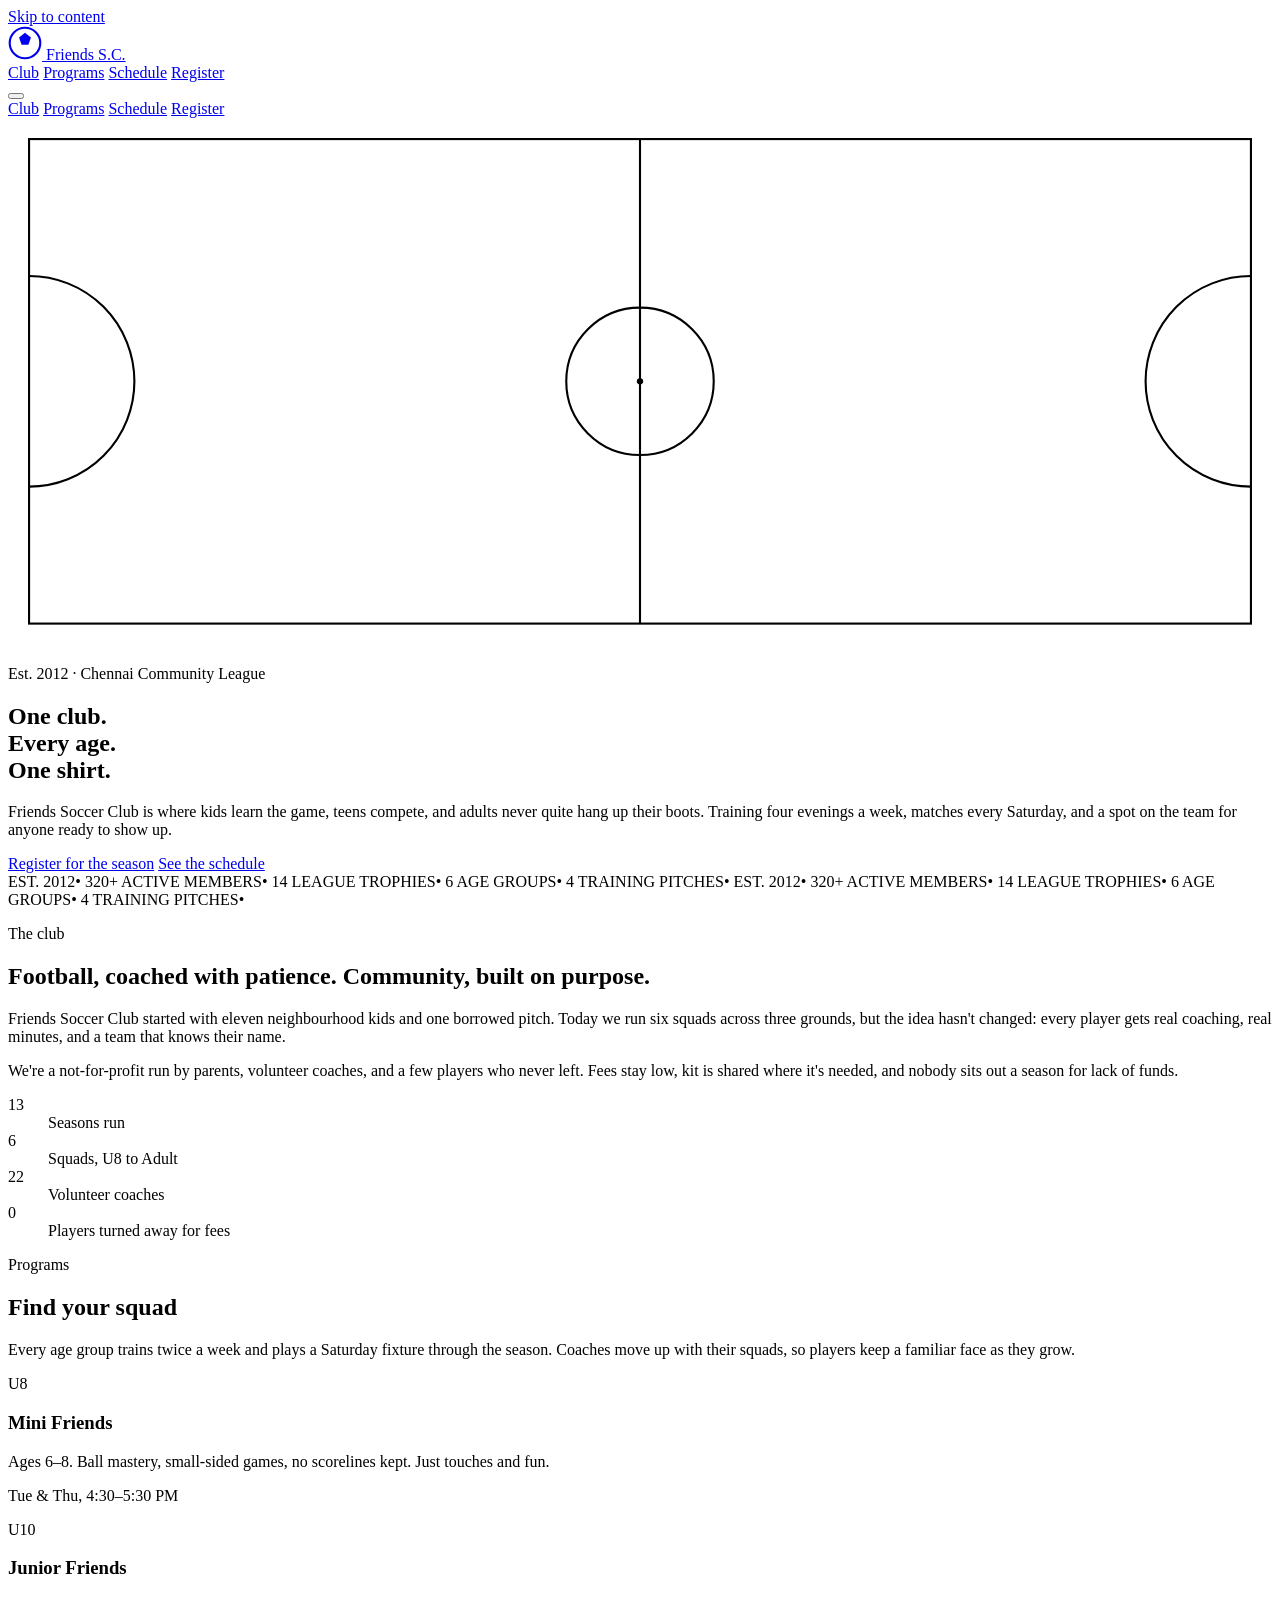
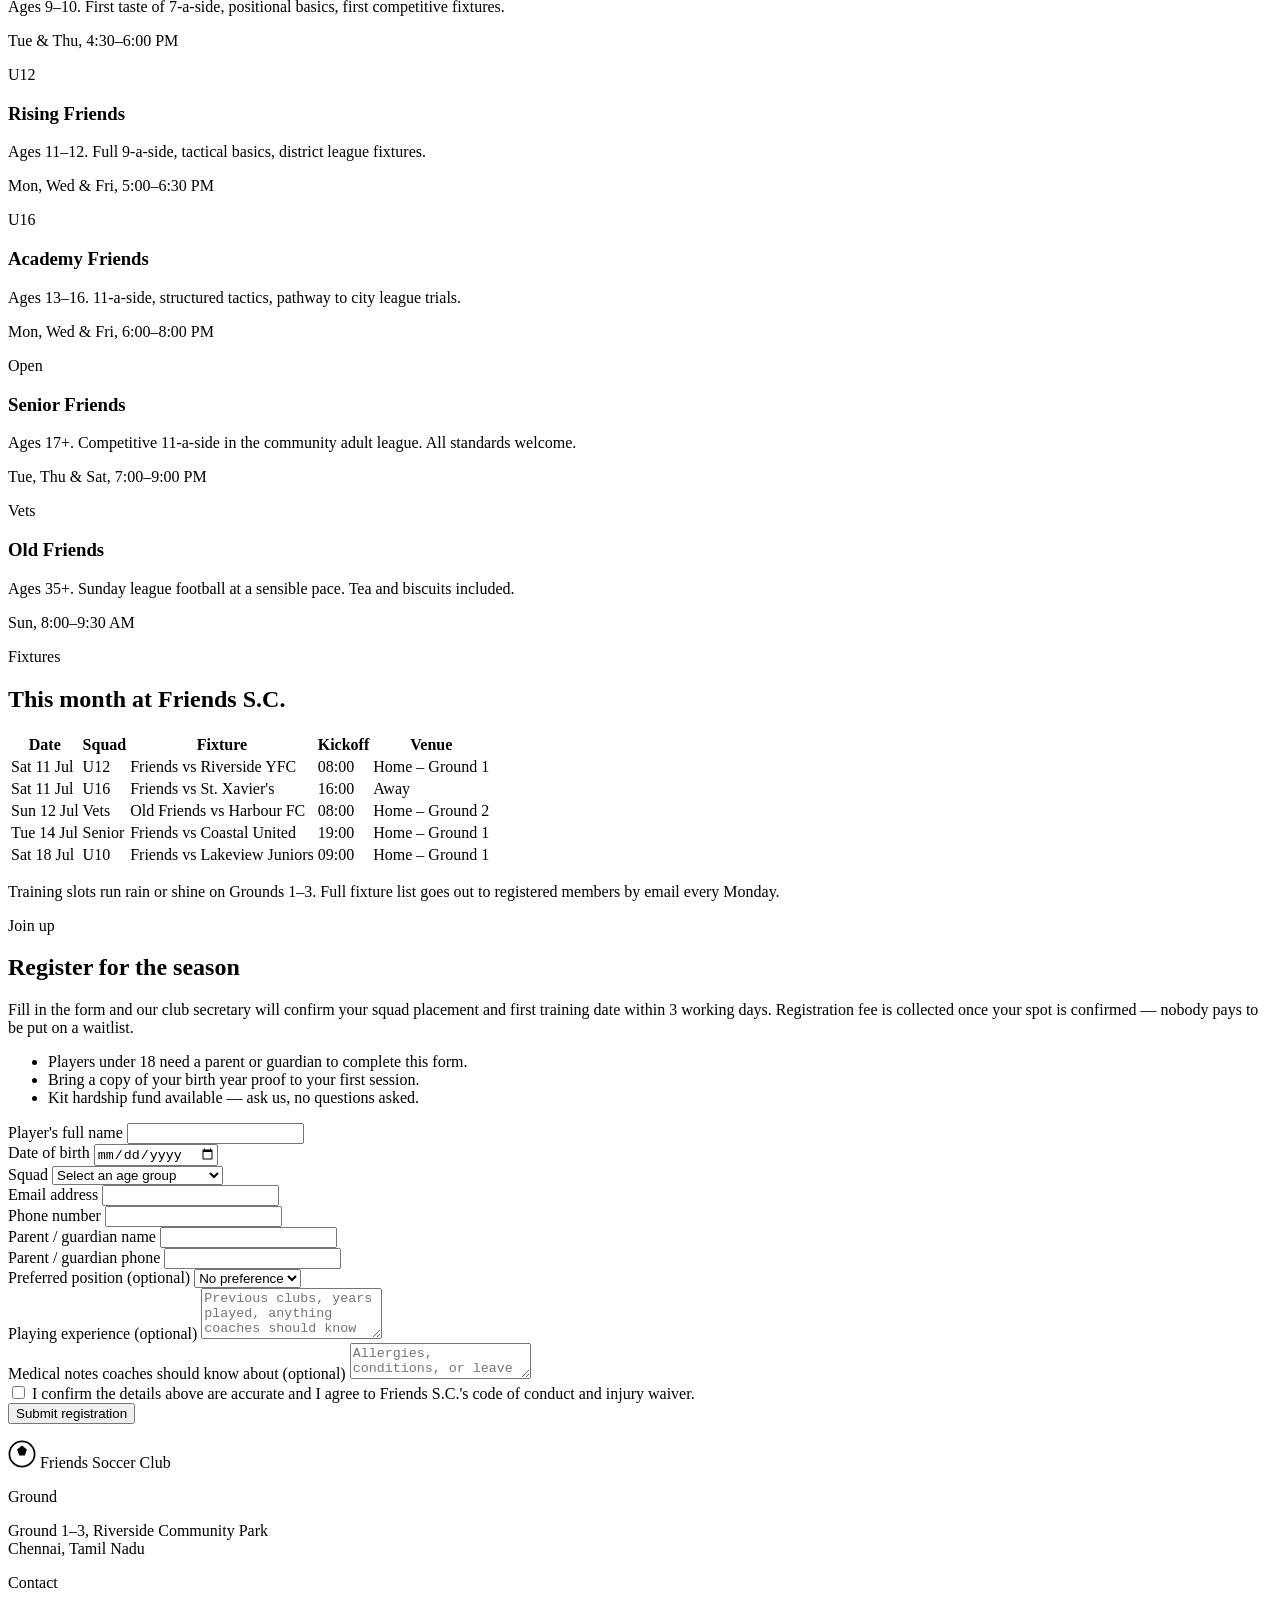
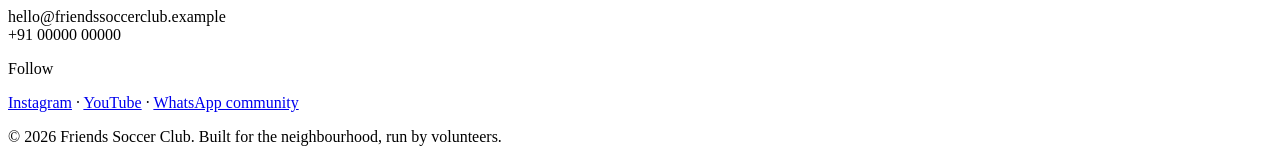
==== index.html @ 545d5f02 "Add files via upload" ====
<!DOCTYPE html>
<html lang="en">
<head>
<meta charset="UTF-8">
<meta name="viewport" content="width=device-width, initial-scale=1.0">
<title>Friends Soccer Club — Play. Belong. Grow.</title>
<meta name="description" content="Friends Soccer Club is a community youth and adult football club offering training programs, matches, and a home on the pitch for every age group.">
<link rel="preconnect" href="https://fonts.googleapis.com">
<link rel="preconnect" href="https://fonts.gstatic.com" crossorigin>
<link href="https://fonts.googleapis.com/css2?family=Anton&family=IBM+Plex+Mono:wght@400;500;600&family=Space+Grotesk:wght@400;500;600;700&display=swap" rel="stylesheet">
<link rel="stylesheet" href="styles.css">
</head>
<body>

<a class="skip-link" href="#main">Skip to content</a>

<header class="site-header">
  <div class="wrap header-inner">
    <a href="#top" class="brand">
      <span class="brand-mark" aria-hidden="true">
        <svg viewBox="0 0 40 40" width="34" height="34">
          <circle cx="20" cy="20" r="18" fill="none" stroke="currentColor" stroke-width="2.5"/>
          <path d="M20 8 L27 13.5 L24 22 L16 22 L13 13.5 Z" fill="currentColor"/>
        </svg>
      </span>
      <span class="brand-name">Friends&nbsp;S.C.</span>
    </a>
    <nav class="main-nav" aria-label="Primary">
      <a href="#about">Club</a>
      <a href="#programs">Programs</a>
      <a href="#schedule">Schedule</a>
      <a href="#register" class="nav-cta">Register</a>
    </nav>
    <button class="nav-toggle" aria-label="Open menu" aria-expanded="false" aria-controls="mobile-nav">
      <span></span><span></span><span></span>
    </button>
  </div>
  <nav id="mobile-nav" class="mobile-nav" aria-label="Mobile">
    <a href="#about">Club</a>
    <a href="#programs">Programs</a>
    <a href="#schedule">Schedule</a>
    <a href="#register" class="nav-cta">Register</a>
  </nav>
</header>

<main id="main">

  <!-- HERO -->
  <section id="top" class="hero">
    <div class="hero-pitch" aria-hidden="true">
      <svg viewBox="0 0 1200 500" preserveAspectRatio="none" class="pitch-lines">
        <rect x="20" y="20" width="1160" height="460" fill="none" stroke="currentColor" stroke-width="2"/>
        <line x1="600" y1="20" x2="600" y2="480" stroke="currentColor" stroke-width="2"/>
        <circle cx="600" cy="250" r="70" fill="none" stroke="currentColor" stroke-width="2"/>
        <circle cx="600" cy="250" r="3" fill="currentColor"/>
        <path d="M20 150 A100 100 0 0 1 20 350" fill="none" stroke="currentColor" stroke-width="2"/>
        <path d="M1180 150 A100 100 0 0 0 1180 350" fill="none" stroke="currentColor" stroke-width="2"/>
      </svg>
    </div>

    <div class="wrap hero-inner">
      <p class="eyebrow">Est. 2012 &middot; Chennai Community League</p>
      <h1 class="hero-title">One club.<br>Every age.<br><span class="hl">One shirt.</span></h1>
      <p class="hero-sub">Friends Soccer Club is where kids learn the game, teens compete, and adults never quite hang up their boots. Training four evenings a week, matches every Saturday, and a spot on the team for anyone ready to show up.</p>
      <div class="hero-actions">
        <a href="#register" class="btn btn-primary">Register for the season</a>
        <a href="#schedule" class="btn btn-ghost">See the schedule</a>
      </div>
    </div>

    <div class="ticker" role="img" aria-label="Club stats: Founded 2012, 320 plus members, 14 trophies, 6 age groups, 4 training pitches">
      <div class="ticker-track">
        <span>EST. 2012</span><span>&bull;</span>
        <span>320+ ACTIVE MEMBERS</span><span>&bull;</span>
        <span>14 LEAGUE TROPHIES</span><span>&bull;</span>
        <span>6 AGE GROUPS</span><span>&bull;</span>
        <span>4 TRAINING PITCHES</span><span>&bull;</span>
        <span>EST. 2012</span><span>&bull;</span>
        <span>320+ ACTIVE MEMBERS</span><span>&bull;</span>
        <span>14 LEAGUE TROPHIES</span><span>&bull;</span>
        <span>6 AGE GROUPS</span><span>&bull;</span>
        <span>4 TRAINING PITCHES</span><span>&bull;</span>
      </div>
    </div>
  </section>

  <!-- ABOUT -->
  <section id="about" class="section about">
    <div class="wrap about-grid">
      <div class="about-copy">
        <p class="section-label">The club</p>
        <h2>Football, coached with patience. Community, built on purpose.</h2>
        <p>Friends Soccer Club started with eleven neighbourhood kids and one borrowed pitch. Today we run six squads across three grounds, but the idea hasn't changed: every player gets real coaching, real minutes, and a team that knows their name.</p>
        <p>We're a not-for-profit run by parents, volunteer coaches, and a few players who never left. Fees stay low, kit is shared where it's needed, and nobody sits out a season for lack of funds.</p>
      </div>
      <dl class="about-stats">
        <div><dt>13</dt><dd>Seasons run</dd></div>
        <div><dt>6</dt><dd>Squads, U8 to Adult</dd></div>
        <div><dt>22</dt><dd>Volunteer coaches</dd></div>
        <div><dt>0</dt><dd>Players turned away for fees</dd></div>
      </dl>
    </div>
  </section>

  <!-- PROGRAMS -->
  <section id="programs" class="section programs">
    <div class="wrap">
      <p class="section-label">Programs</p>
      <h2>Find your squad</h2>
      <p class="section-intro">Every age group trains twice a week and plays a Saturday fixture through the season. Coaches move up with their squads, so players keep a familiar face as they grow.</p>

      <div class="squad-grid">
        <article class="squad-card">
          <p class="squad-age">U8</p>
          <h3>Mini Friends</h3>
          <p>Ages 6&ndash;8. Ball mastery, small-sided games, no scorelines kept. Just touches and fun.</p>
          <p class="squad-meta">Tue &amp; Thu, 4:30&ndash;5:30 PM</p>
        </article>
        <article class="squad-card">
          <p class="squad-age">U10</p>
          <h3>Junior Friends</h3>
          <p>Ages 9&ndash;10. First taste of 7-a-side, positional basics, first competitive fixtures.</p>
          <p class="squad-meta">Tue &amp; Thu, 4:30&ndash;6:00 PM</p>
        </article>
        <article class="squad-card">
          <p class="squad-age">U12</p>
          <h3>Rising Friends</h3>
          <p>Ages 11&ndash;12. Full 9-a-side, tactical basics, district league fixtures.</p>
          <p class="squad-meta">Mon, Wed &amp; Fri, 5:00&ndash;6:30 PM</p>
        </article>
        <article class="squad-card">
          <p class="squad-age">U16</p>
          <h3>Academy Friends</h3>
          <p>Ages 13&ndash;16. 11-a-side, structured tactics, pathway to city league trials.</p>
          <p class="squad-meta">Mon, Wed &amp; Fri, 6:00&ndash;8:00 PM</p>
        </article>
        <article class="squad-card">
          <p class="squad-age">Open</p>
          <h3>Senior Friends</h3>
          <p>Ages 17+. Competitive 11-a-side in the community adult league. All standards welcome.</p>
          <p class="squad-meta">Tue, Thu &amp; Sat, 7:00&ndash;9:00 PM</p>
        </article>
        <article class="squad-card">
          <p class="squad-age">Vets</p>
          <h3>Old Friends</h3>
          <p>Ages 35+. Sunday league football at a sensible pace. Tea and biscuits included.</p>
          <p class="squad-meta">Sun, 8:00&ndash;9:30 AM</p>
        </article>
      </div>
    </div>
  </section>

  <!-- SCHEDULE -->
  <section id="schedule" class="section schedule">
    <div class="wrap">
      <p class="section-label light">Fixtures</p>
      <h2 class="light-h">This month at Friends S.C.</h2>
      <div class="scoreboard">
        <table>
          <thead>
            <tr><th>Date</th><th>Squad</th><th>Fixture</th><th>Kickoff</th><th>Venue</th></tr>
          </thead>
          <tbody>
            <tr><td>Sat 11 Jul</td><td>U12</td><td>Friends vs Riverside YFC</td><td>08:00</td><td>Home &ndash; Ground 1</td></tr>
            <tr><td>Sat 11 Jul</td><td>U16</td><td>Friends vs St. Xavier's</td><td>16:00</td><td>Away</td></tr>
            <tr><td>Sun 12 Jul</td><td>Vets</td><td>Old Friends vs Harbour FC</td><td>08:00</td><td>Home &ndash; Ground 2</td></tr>
            <tr><td>Tue 14 Jul</td><td>Senior</td><td>Friends vs Coastal United</td><td>19:00</td><td>Home &ndash; Ground 1</td></tr>
            <tr><td>Sat 18 Jul</td><td>U10</td><td>Friends vs Lakeview Juniors</td><td>09:00</td><td>Home &ndash; Ground 1</td></tr>
          </tbody>
        </table>
      </div>
      <p class="schedule-note">Training slots run rain or shine on Grounds 1&ndash;3. Full fixture list goes out to registered members by email every Monday.</p>
    </div>
  </section>

  <!-- REGISTRATION -->
  <section id="register" class="section register">
    <div class="wrap register-grid">
      <div class="register-intro">
        <p class="section-label">Join up</p>
        <h2>Register for the season</h2>
        <p>Fill in the form and our club secretary will confirm your squad placement and first training date within 3 working days. Registration fee is collected once your spot is confirmed &mdash; nobody pays to be put on a waitlist.</p>
        <ul class="register-notes">
          <li>Players under 18 need a parent or guardian to complete this form.</li>
          <li>Bring a copy of your birth year proof to your first session.</li>
          <li>Kit hardship fund available &mdash; ask us, no questions asked.</li>
        </ul>
      </div>

      <form id="registration-form" class="reg-form" novalidate>
        <div class="form-row">
          <label for="fullName">Player's full name</label>
          <input type="text" id="fullName" name="fullName" required autocomplete="name">
        </div>

        <div class="form-row two-col">
          <div>
            <label for="dob">Date of birth</label>
            <input type="date" id="dob" name="dob" required>
          </div>
          <div>
            <label for="squad">Squad</label>
            <select id="squad" name="squad" required>
              <option value="" disabled selected>Select an age group</option>
              <option value="U8 Mini Friends">U8 &mdash; Mini Friends</option>
              <option value="U10 Junior Friends">U10 &mdash; Junior Friends</option>
              <option value="U12 Rising Friends">U12 &mdash; Rising Friends</option>
              <option value="U16 Academy Friends">U16 &mdash; Academy Friends</option>
              <option value="Open Senior Friends">Open &mdash; Senior Friends</option>
              <option value="Vets Old Friends">Vets &mdash; Old Friends</option>
            </select>
          </div>
        </div>

        <div class="form-row two-col">
          <div>
            <label for="email">Email address</label>
            <input type="email" id="email" name="email" required autocomplete="email">
          </div>
          <div>
            <label for="phone">Phone number</label>
            <input type="tel" id="phone" name="phone" required autocomplete="tel">
          </div>
        </div>

        <div id="guardianFields" class="guardian-fields hidden">
          <div class="form-row two-col">
            <div>
              <label for="guardianName">Parent / guardian name</label>
              <input type="text" id="guardianName" name="guardianName">
            </div>
            <div>
              <label for="guardianPhone">Parent / guardian phone</label>
              <input type="tel" id="guardianPhone" name="guardianPhone">
            </div>
          </div>
        </div>

        <div class="form-row">
          <label for="position">Preferred position (optional)</label>
          <select id="position" name="position">
            <option value="">No preference</option>
            <option value="Goalkeeper">Goalkeeper</option>
            <option value="Defender">Defender</option>
            <option value="Midfielder">Midfielder</option>
            <option value="Forward">Forward</option>
          </select>
        </div>

        <div class="form-row">
          <label for="experience">Playing experience (optional)</label>
          <textarea id="experience" name="experience" rows="3" placeholder="Previous clubs, years played, anything coaches should know"></textarea>
        </div>

        <div class="form-row">
          <label for="medical">Medical notes coaches should know about (optional)</label>
          <textarea id="medical" name="medical" rows="2" placeholder="Allergies, conditions, or leave blank"></textarea>
        </div>

        <div class="form-row checkbox-row">
          <input type="checkbox" id="agree" name="agree" required>
          <label for="agree">I confirm the details above are accurate and I agree to Friends S.C.'s code of conduct and injury waiver.</label>
        </div>

        <button type="submit" class="btn btn-primary btn-submit">
          <span class="btn-label">Submit registration</span>
        </button>

        <p id="formStatus" class="form-status" role="status" aria-live="polite"></p>
      </form>
    </div>
  </section>

</main>

<footer class="site-footer">
  <div class="wrap footer-inner">
    <div class="footer-brand">
      <span class="brand-mark" aria-hidden="true">
        <svg viewBox="0 0 40 40" width="28" height="28">
          <circle cx="20" cy="20" r="18" fill="none" stroke="currentColor" stroke-width="2.5"/>
          <path d="M20 8 L27 13.5 L24 22 L16 22 L13 13.5 Z" fill="currentColor"/>
        </svg>
      </span>
      <span>Friends Soccer Club</span>
    </div>
    <div class="footer-cols">
      <div>
        <p class="footer-heading">Ground</p>
        <p>Ground 1&ndash;3, Riverside Community Park<br>Chennai, Tamil Nadu</p>
      </div>
      <div>
        <p class="footer-heading">Contact</p>
        <p>hello@friendssoccerclub.example<br>+91 00000 00000</p>
      </div>
      <div>
        <p class="footer-heading">Follow</p>
        <p><a href="#">Instagram</a> &middot; <a href="#">YouTube</a> &middot; <a href="#">WhatsApp community</a></p>
      </div>
    </div>
  </div>
  <div class="wrap footer-legal">
    <p>&copy; 2026 Friends Soccer Club. Built for the neighbourhood, run by volunteers.</p>
  </div>
</footer>

<script src="script.js"></script>
</body>
</html>
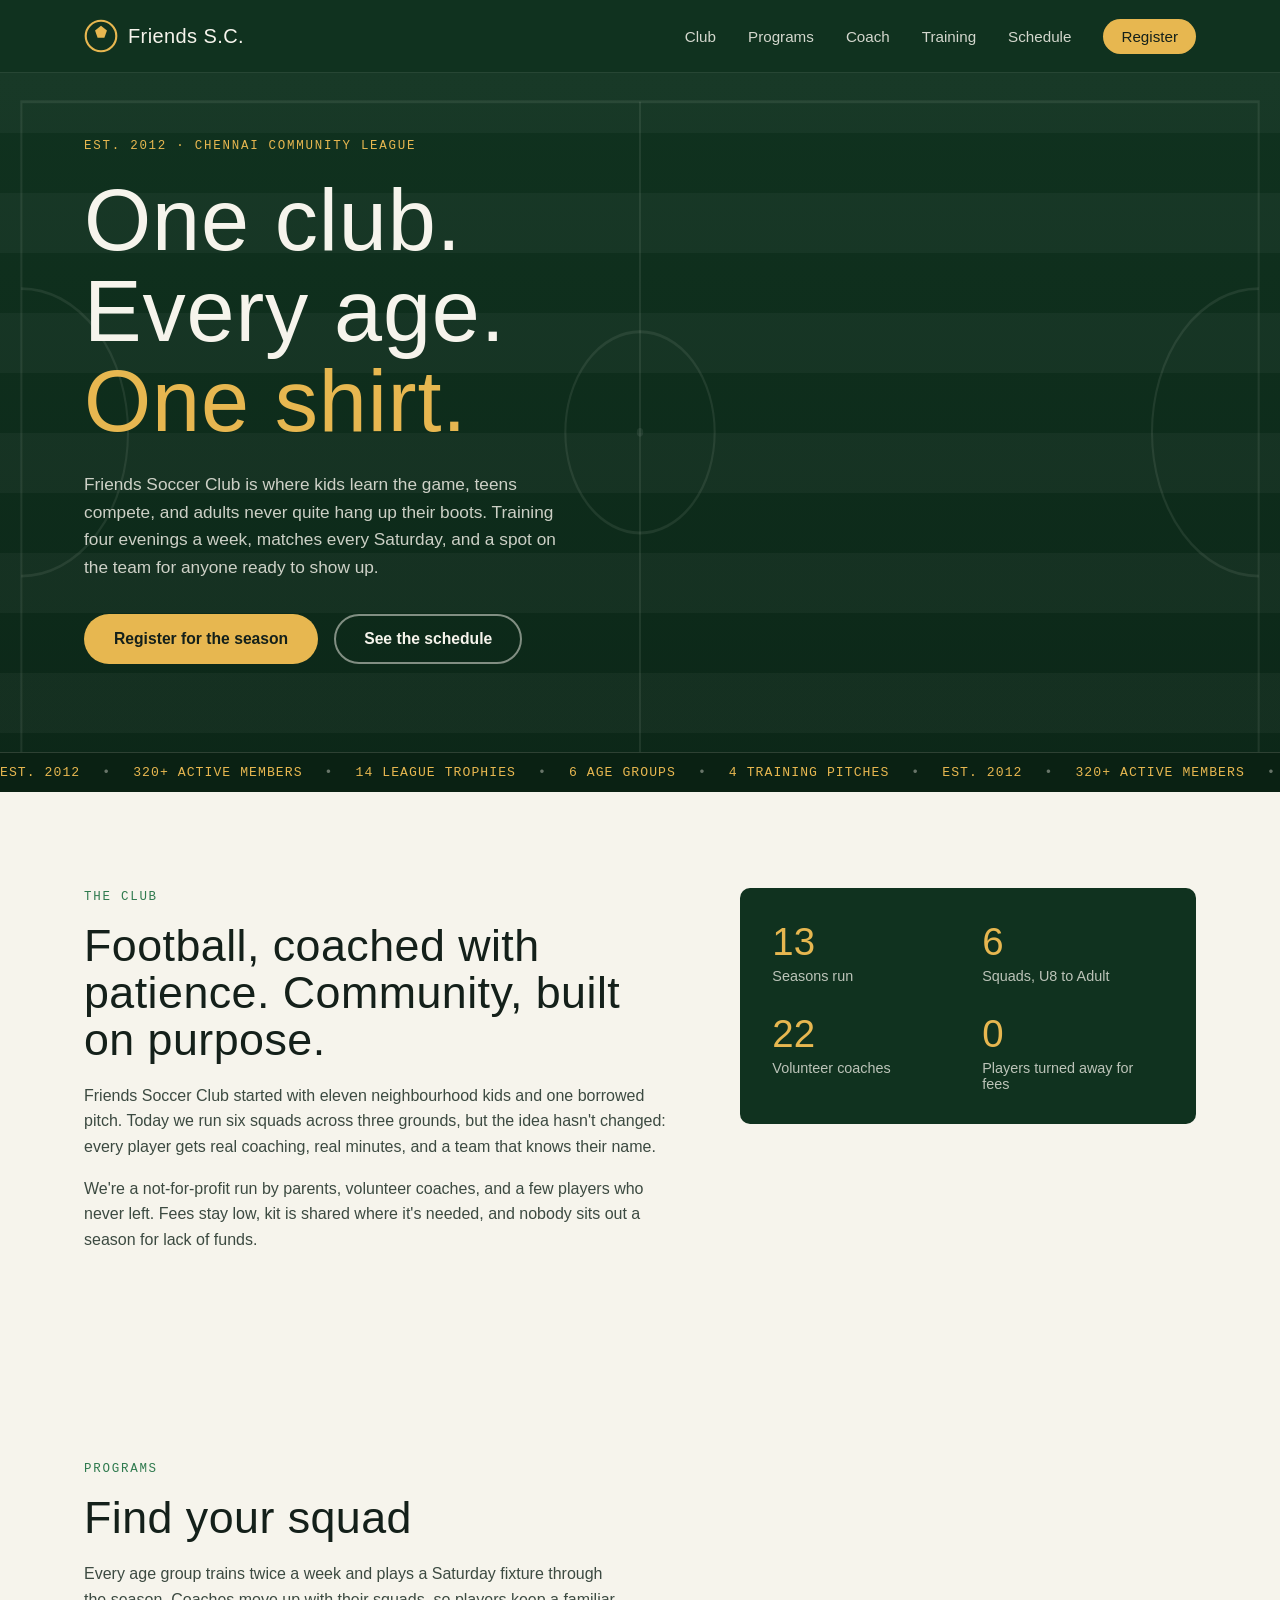
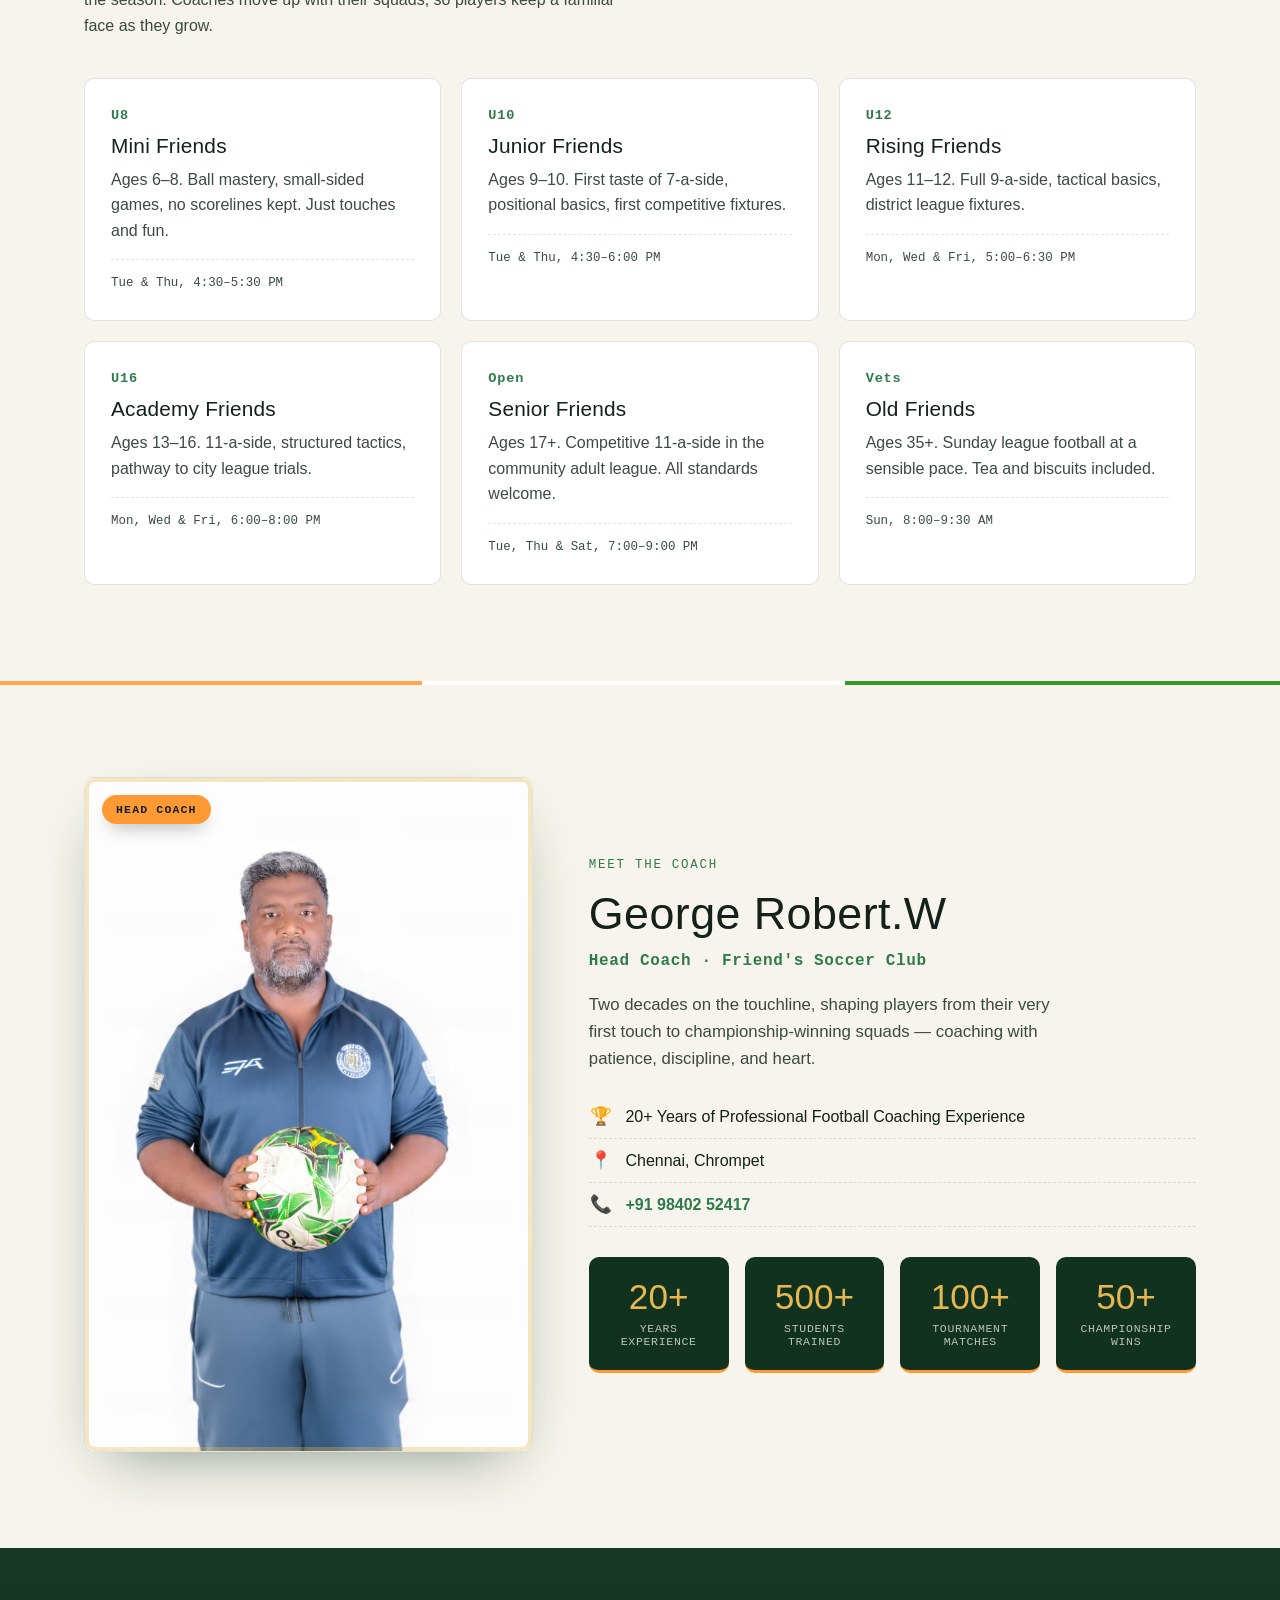
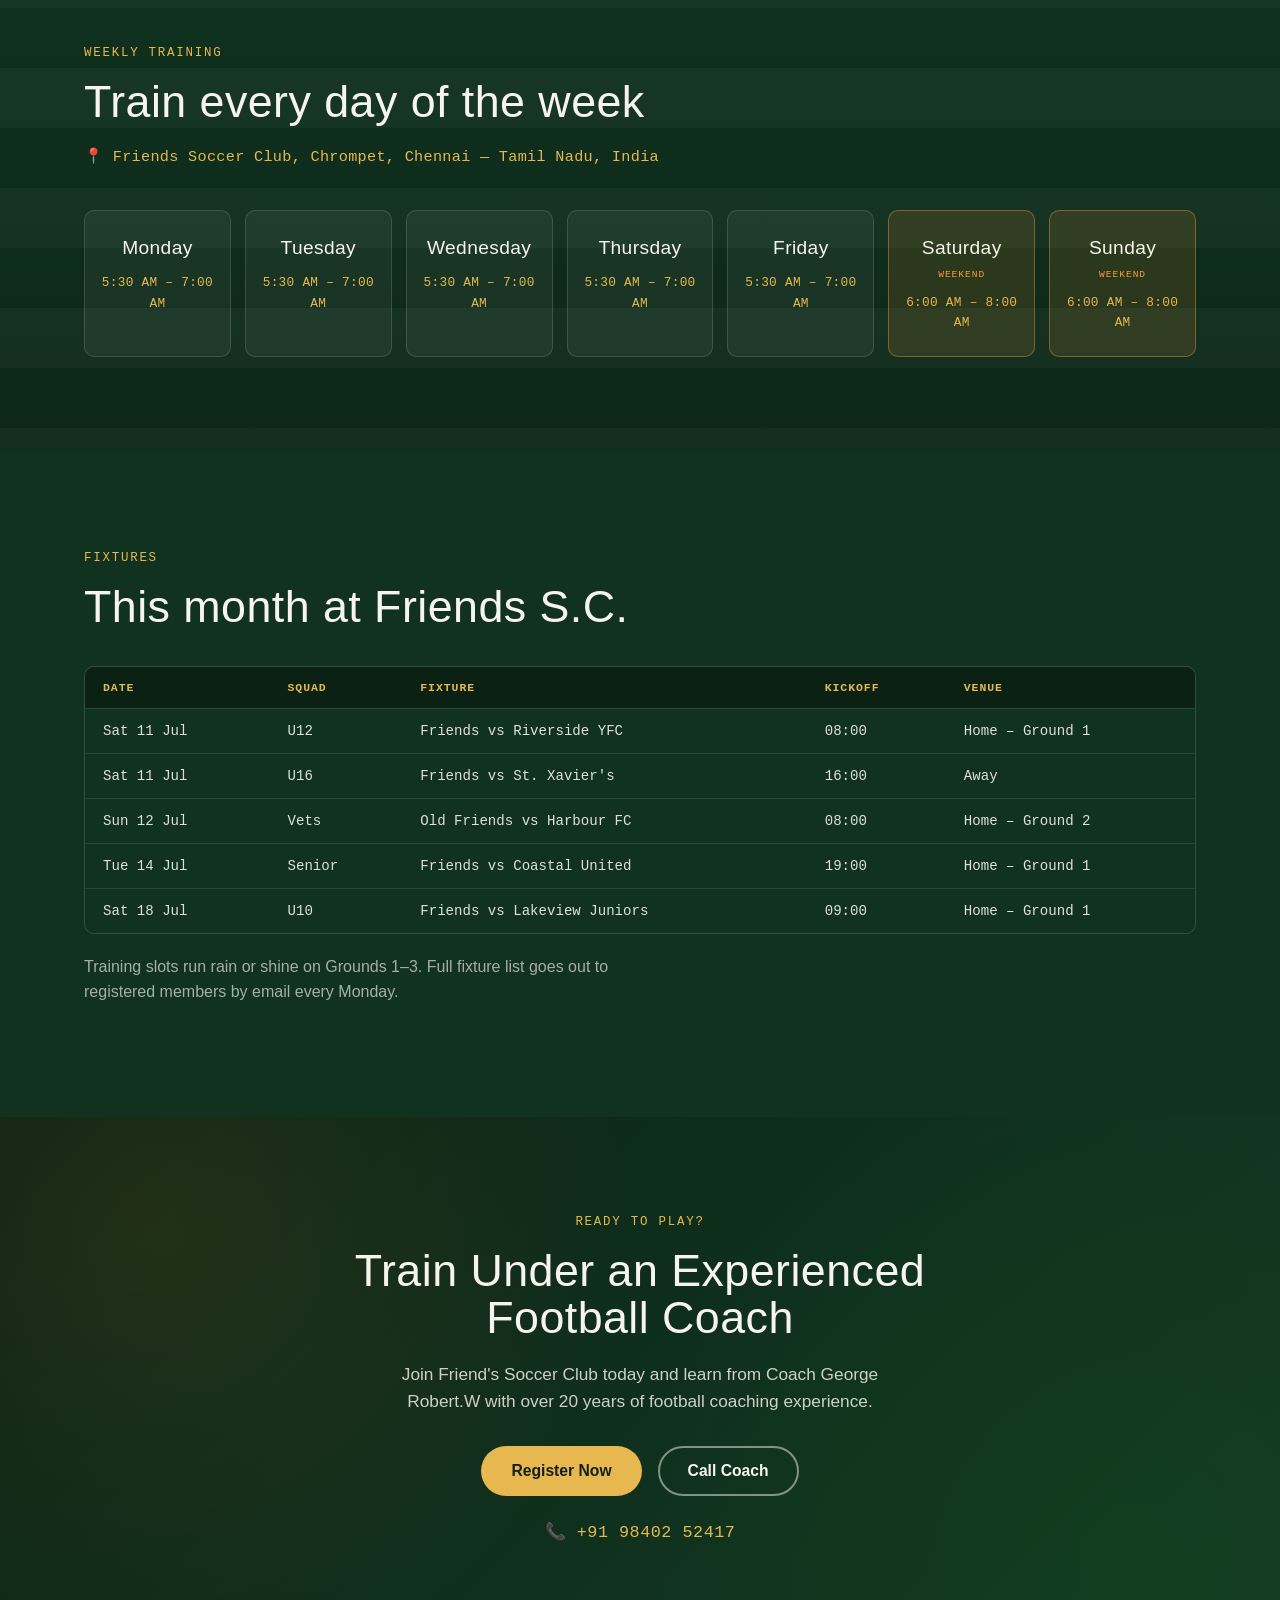
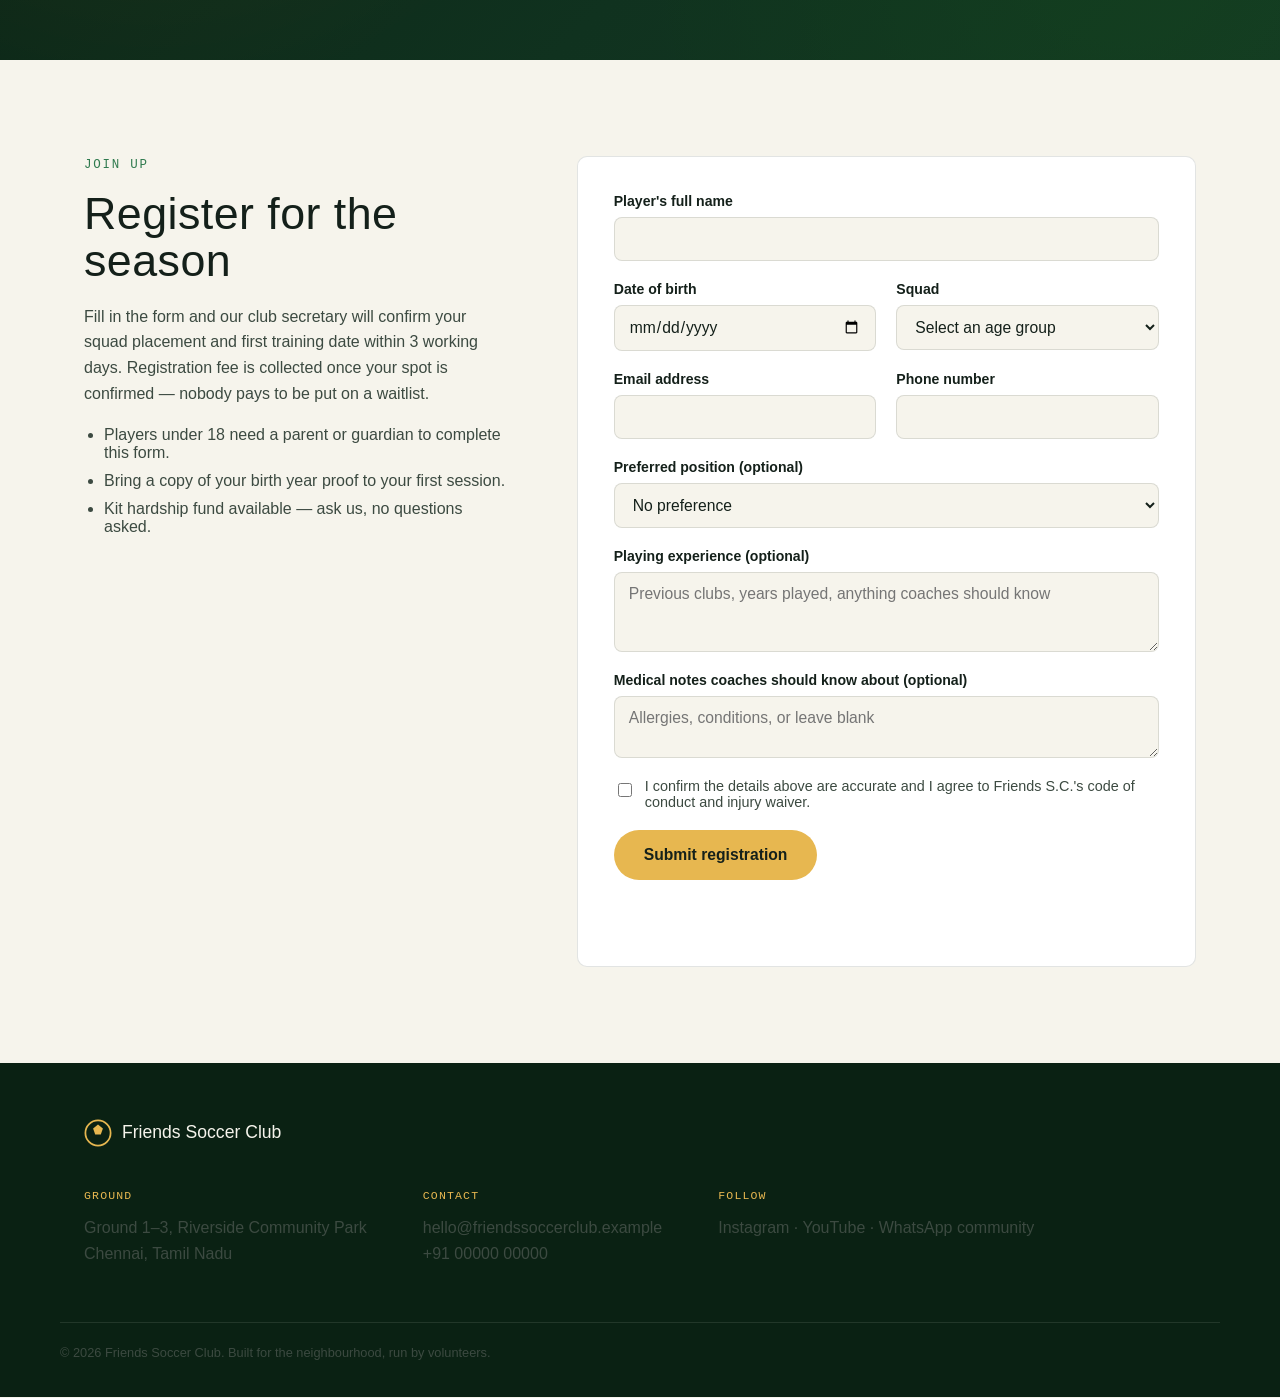
==== commit c2962cec: "Add coach profile, weekly training, and contact CTA sections Extend the static site (still plain HTM" ====
--- a/index.html
+++ b/index.html
@@ -28,6 +28,8 @@
     <nav class="main-nav" aria-label="Primary">
       <a href="#about">Club</a>
       <a href="#programs">Programs</a>
+      <a href="#coach">Coach</a>
+      <a href="#training">Training</a>
       <a href="#schedule">Schedule</a>
       <a href="#register" class="nav-cta">Register</a>
     </nav>
@@ -38,6 +40,8 @@
   <nav id="mobile-nav" class="mobile-nav" aria-label="Mobile">
     <a href="#about">Club</a>
     <a href="#programs">Programs</a>
+    <a href="#coach">Coach</a>
+    <a href="#training">Training</a>
     <a href="#schedule">Schedule</a>
     <a href="#register" class="nav-cta">Register</a>
   </nav>
@@ -146,6 +150,57 @@
           <p>Ages 35+. Sunday league football at a sensible pace. Tea and biscuits included.</p>
           <p class="squad-meta">Sun, 8:00&ndash;9:30 AM</p>
         </article>
+      </div>
+    </div>
+  </section>
+
+  <!-- COACH PROFILE -->
+  <section id="coach" class="section coach">
+    <div class="wrap coach-grid">
+      <div class="coach-photo-wrap reveal">
+        <div class="coach-photo-frame">
+          <img src="coach-george-robert.jpeg" alt="Coach George Robert.W, Head Coach at Friends Soccer Club, holding a football" class="coach-photo" width="743" height="1120" loading="lazy">
+        </div>
+        <span class="coach-badge">Head Coach</span>
+      </div>
+
+      <div class="coach-copy">
+        <p class="section-label">Meet the coach</p>
+        <h2>George Robert.W</h2>
+        <p class="coach-role">Head Coach &middot; Friend's Soccer Club</p>
+        <p class="coach-lead">Two decades on the touchline, shaping players from their very first touch to championship-winning squads &mdash; coaching with patience, discipline, and heart.</p>
+
+        <ul class="coach-facts">
+          <li><span class="fact-ic" aria-hidden="true">🏆</span> 20+ Years of Professional Football Coaching Experience</li>
+          <li><span class="fact-ic" aria-hidden="true">📍</span> Chennai, Chrompet</li>
+          <li><span class="fact-ic" aria-hidden="true">📞</span> <a href="tel:+919840252417">+91 98402 52417</a></li>
+        </ul>
+
+        <div class="coach-stats">
+          <div class="stat-card reveal"><span class="stat-num">20+</span><span class="stat-lbl">Years Experience</span></div>
+          <div class="stat-card reveal"><span class="stat-num">500+</span><span class="stat-lbl">Students Trained</span></div>
+          <div class="stat-card reveal"><span class="stat-num">100+</span><span class="stat-lbl">Tournament Matches</span></div>
+          <div class="stat-card reveal"><span class="stat-num">50+</span><span class="stat-lbl">Championship Wins</span></div>
+        </div>
+      </div>
+    </div>
+  </section>
+
+  <!-- WEEKLY TRAINING -->
+  <section id="training" class="section training">
+    <div class="wrap">
+      <p class="section-label light">Weekly training</p>
+      <h2 class="light-h">Train every day of the week</h2>
+      <p class="training-location">📍 Friends Soccer Club, Chrompet, Chennai &mdash; Tamil Nadu, India</p>
+
+      <div class="week-grid">
+        <article class="day-card reveal"><p class="day-name">Monday</p><p class="day-time">5:30 AM &ndash; 7:00 AM</p></article>
+        <article class="day-card reveal"><p class="day-name">Tuesday</p><p class="day-time">5:30 AM &ndash; 7:00 AM</p></article>
+        <article class="day-card reveal"><p class="day-name">Wednesday</p><p class="day-time">5:30 AM &ndash; 7:00 AM</p></article>
+        <article class="day-card reveal"><p class="day-name">Thursday</p><p class="day-time">5:30 AM &ndash; 7:00 AM</p></article>
+        <article class="day-card reveal"><p class="day-name">Friday</p><p class="day-time">5:30 AM &ndash; 7:00 AM</p></article>
+        <article class="day-card weekend reveal"><p class="day-name">Saturday <span class="wknd-tag">Weekend</span></p><p class="day-time">6:00 AM &ndash; 8:00 AM</p></article>
+        <article class="day-card weekend reveal"><p class="day-name">Sunday <span class="wknd-tag">Weekend</span></p><p class="day-time">6:00 AM &ndash; 8:00 AM</p></article>
       </div>
     </div>
   </section>
@@ -173,6 +228,21 @@
     </div>
   </section>
 
+  <!-- CONTACT COACH CTA -->
+  <section class="section coach-cta">
+    <div class="cta-flag" aria-hidden="true"></div>
+    <div class="wrap cta-inner reveal">
+      <p class="section-label light">Ready to play?</p>
+      <h2 class="light-h cta-headline">Train Under an Experienced Football Coach</h2>
+      <p class="cta-sub">Join Friend's Soccer Club today and learn from Coach George Robert.W with over 20 years of football coaching experience.</p>
+      <div class="cta-actions">
+        <a href="#register" class="btn btn-primary">Register Now</a>
+        <a href="tel:+919840252417" class="btn btn-ghost">Call Coach</a>
+      </div>
+      <p class="cta-phone"><span aria-hidden="true">📞</span> <a href="tel:+919840252417">+91 98402 52417</a></p>
+    </div>
+  </section>
+
   <!-- REGISTRATION -->
   <section id="register" class="section register">
     <div class="wrap register-grid">
--- a/styles.css
+++ b/styles.css
@@ -0,0 +1,430 @@
+/* =========================================================
+   Friends Soccer Club — Design tokens
+   Turf Deep   #10321F   background / dark sections
+   Turf Mid    #2F7A4E   primary accent (buttons, links)
+   Turf Bright #4CAF6D   hover / highlight
+   Chalk       #F6F4EC   light section background
+   Gold        #E7B750   scoreboard / signature accent
+   Ink         #14201A   body text
+   ========================================================= */
+
+:root{
+  --turf-deep:#10321F;
+  --turf-mid:#2F7A4E;
+  --turf-bright:#4CAF6D;
+  --chalk:#F6F4EC;
+  --gold:#E7B750;
+  --saffron:#FF9933;   /* Indian-theme accent */
+  --india-green:#138808;
+  --ink:#14201A;
+  --ink-soft:#3C4A41;
+  --line:rgba(20,32,26,0.12);
+
+  --font-display:'Anton', sans-serif;
+  --font-body:'Space Grotesk', sans-serif;
+  --font-mono:'IBM Plex Mono', monospace;
+
+  --radius:10px;
+  --wrap:1160px;
+}
+
+*,*::before,*::after{ box-sizing:border-box; }
+html{ scroll-behavior:smooth; }
+body{
+  margin:0;
+  font-family:var(--font-body);
+  color:var(--ink);
+  background:var(--chalk);
+  -webkit-font-smoothing:antialiased;
+}
+img{ max-width:100%; display:block; }
+a{ color:inherit; }
+h1,h2,h3{ font-family:var(--font-display); font-weight:400; letter-spacing:0.01em; line-height:1.05; margin:0; }
+p{ margin:0 0 1em; line-height:1.6; color:var(--ink-soft); }
+.wrap{ max-width:var(--wrap); margin:0 auto; padding:0 24px; }
+
+.skip-link{
+  position:absolute; left:-999px; top:0; background:var(--gold); color:var(--ink);
+  padding:10px 16px; z-index:200; font-weight:600;
+}
+.skip-link:focus{ left:16px; top:16px; }
+
+:focus-visible{ outline:3px solid var(--gold); outline-offset:2px; }
+
+/* ---------- Header ---------- */
+.site-header{
+  position:sticky; top:0; z-index:100;
+  background:var(--turf-deep);
+  color:var(--chalk);
+  border-bottom:1px solid rgba(246,244,236,0.1);
+}
+.header-inner{
+  display:flex; align-items:center; justify-content:space-between;
+  height:72px;
+}
+.brand{ display:flex; align-items:center; gap:10px; text-decoration:none; color:var(--chalk); }
+.brand-mark{ color:var(--gold); display:flex; }
+.brand-name{ font-family:var(--font-display); font-size:1.25rem; letter-spacing:0.02em; }
+
+.main-nav{ display:flex; align-items:center; gap:32px; }
+.main-nav a{
+  text-decoration:none; color:var(--chalk); font-size:0.95rem; font-weight:500;
+  opacity:0.85; transition:opacity 0.15s ease;
+}
+.main-nav a:hover{ opacity:1; }
+.nav-cta{
+  background:var(--gold); color:var(--ink) !important; opacity:1 !important;
+  padding:9px 18px; border-radius:999px; font-weight:600;
+}
+.nav-cta:hover{ background:#f0c96e; }
+
+.nav-toggle{
+  display:none; flex-direction:column; gap:5px; background:none; border:0; cursor:pointer; padding:8px;
+}
+.nav-toggle span{ width:24px; height:2px; background:var(--chalk); display:block; }
+
+.mobile-nav{ display:none; flex-direction:column; background:var(--turf-deep); padding:8px 24px 20px; }
+.mobile-nav a{ color:var(--chalk); text-decoration:none; padding:12px 0; border-top:1px solid rgba(246,244,236,0.1); }
+.mobile-nav .nav-cta{ display:inline-block; margin-top:10px; text-align:center; border-top:none; }
+
+@media (max-width:820px){
+  .main-nav{ display:none; }
+  .nav-toggle{ display:flex; }
+  .mobile-nav.open{ display:flex; }
+}
+
+/* ---------- Buttons ---------- */
+.btn{
+  display:inline-flex; align-items:center; justify-content:center;
+  padding:14px 28px; border-radius:999px; text-decoration:none;
+  font-weight:600; font-size:0.98rem; border:2px solid transparent; cursor:pointer;
+  transition:transform 0.15s ease, background 0.15s ease, border-color 0.15s ease;
+}
+.btn:hover{ transform:translateY(-1px); }
+.btn-primary{ background:var(--gold); color:var(--ink); }
+.btn-primary:hover{ background:#f0c96e; }
+.btn-ghost{ border-color:rgba(246,244,236,0.5); color:var(--chalk); }
+.btn-ghost:hover{ border-color:var(--chalk); }
+
+/* ---------- Hero ---------- */
+.hero{
+  position:relative;
+  background:
+    repeating-linear-gradient(180deg, rgba(255,255,255,0.035) 0 60px, transparent 60px 120px),
+    linear-gradient(180deg, var(--turf-deep) 0%, #0C2718 100%);
+  color:var(--chalk);
+  padding:64px 0 0;
+  overflow:hidden;
+}
+.pitch-lines{
+  position:absolute; inset:0; width:100%; height:100%;
+  color:rgba(246,244,236,0.08);
+}
+.hero-inner{ position:relative; padding-bottom:88px; }
+.eyebrow{
+  font-family:var(--font-mono); text-transform:uppercase; letter-spacing:0.14em;
+  font-size:0.78rem; color:var(--gold); margin-bottom:18px;
+}
+.hero-title{
+  font-size:clamp(2.8rem, 7vw, 5.4rem);
+  color:var(--chalk);
+  max-width:14ch;
+}
+.hero-title .hl{ color:var(--gold); }
+.hero-sub{
+  max-width:52ch; margin-top:24px; font-size:1.08rem; color:rgba(246,244,236,0.82);
+}
+.hero-actions{ display:flex; flex-wrap:wrap; gap:16px; margin-top:32px; }
+
+/* Signature: scoreboard ticker */
+.ticker{
+  position:relative; z-index:1;
+  border-top:1px solid rgba(246,244,236,0.15);
+  background:#0A2113;
+  overflow:hidden;
+  white-space:nowrap;
+}
+.ticker-track{
+  display:inline-flex; gap:22px; padding:12px 0;
+  font-family:var(--font-mono); font-size:0.82rem; letter-spacing:0.08em;
+  color:var(--gold);
+  animation:scroll-left 26s linear infinite;
+}
+.ticker-track span:nth-child(odd){ color:var(--gold); }
+.ticker-track span:nth-child(even){ color:rgba(246,244,236,0.4); }
+@keyframes scroll-left{
+  from{ transform:translateX(0); }
+  to{ transform:translateX(-50%); }
+}
+@media (prefers-reduced-motion:reduce){
+  .ticker-track{ animation:none; }
+}
+
+/* ---------- Sections ---------- */
+.section{ padding:96px 0; }
+.section-label{
+  font-family:var(--font-mono); text-transform:uppercase; letter-spacing:0.14em;
+  font-size:0.78rem; color:var(--turf-mid); margin-bottom:14px;
+}
+.section-label.light{ color:var(--gold); }
+.section h2{ font-size:clamp(1.9rem, 4vw, 2.8rem); margin-bottom:20px; color:var(--ink); }
+.section h2.light-h{ color:var(--chalk); }
+.section-intro{ max-width:60ch; }
+
+/* About */
+.about-grid{
+  display:grid; grid-template-columns:1.3fr 1fr; gap:64px; align-items:start;
+}
+.about-stats{
+  display:grid; grid-template-columns:1fr 1fr; gap:28px;
+  margin:0; padding:32px; background:var(--turf-deep); border-radius:var(--radius);
+}
+.about-stats dt{
+  font-family:var(--font-display); font-size:2.4rem; color:var(--gold); margin:0;
+}
+.about-stats dd{ margin:4px 0 0; color:rgba(246,244,236,0.75); font-size:0.9rem; }
+
+@media (max-width:900px){
+  .about-grid{ grid-template-columns:1fr; }
+}
+
+/* Programs */
+.squad-grid{
+  display:grid; grid-template-columns:repeat(3, 1fr); gap:20px; margin-top:40px;
+}
+.squad-card{
+  background:#fff; border:1px solid var(--line); border-radius:var(--radius);
+  padding:26px; transition:border-color 0.15s ease, transform 0.15s ease;
+}
+.squad-card:hover{ border-color:var(--turf-mid); transform:translateY(-3px); }
+.squad-age{
+  font-family:var(--font-mono); color:var(--turf-mid); font-weight:600;
+  font-size:0.85rem; letter-spacing:0.06em; margin-bottom:8px;
+}
+.squad-card h3{ font-size:1.3rem; margin-bottom:10px; color:var(--ink); }
+.squad-meta{
+  font-family:var(--font-mono); font-size:0.78rem; color:var(--ink-soft);
+  margin:14px 0 0; padding-top:14px; border-top:1px dashed var(--line);
+}
+@media (max-width:900px){
+  .squad-grid{ grid-template-columns:1fr 1fr; }
+}
+@media (max-width:600px){
+  .squad-grid{ grid-template-columns:1fr; }
+}
+
+/* Schedule */
+.schedule{ background:var(--turf-deep); color:var(--chalk); }
+.scoreboard{
+  margin-top:36px; overflow-x:auto; border-radius:var(--radius);
+  border:1px solid rgba(246,244,236,0.15);
+}
+.scoreboard table{ width:100%; border-collapse:collapse; font-family:var(--font-mono); font-size:0.88rem; min-width:640px; }
+.scoreboard th{
+  text-align:left; text-transform:uppercase; letter-spacing:0.08em; font-size:0.72rem;
+  color:var(--gold); padding:14px 18px; background:#0A2113;
+}
+.scoreboard td{ padding:14px 18px; border-top:1px solid rgba(246,244,236,0.1); color:rgba(246,244,236,0.9); }
+.schedule-note{ margin-top:20px; color:rgba(246,244,236,0.65); max-width:60ch; }
+
+/* Register */
+.register-grid{
+  display:grid; grid-template-columns:0.9fr 1.3fr; gap:64px; align-items:start;
+}
+.register-notes{ margin:20px 0 0; padding-left:20px; color:var(--ink-soft); }
+.register-notes li{ margin-bottom:10px; }
+
+.reg-form{
+  background:#fff; border:1px solid var(--line); border-radius:var(--radius);
+  padding:36px; display:flex; flex-direction:column; gap:20px;
+}
+.form-row{ display:flex; flex-direction:column; gap:8px; }
+.form-row.two-col{ display:grid; grid-template-columns:1fr 1fr; gap:20px; }
+.form-row.two-col > div{ display:flex; flex-direction:column; gap:8px; }
+.form-row label{ font-size:0.88rem; font-weight:600; color:var(--ink); }
+.form-row input,
+.form-row select,
+.form-row textarea{
+  font-family:var(--font-body); font-size:0.98rem; padding:12px 14px;
+  border:1.5px solid var(--line); border-radius:8px; background:var(--chalk);
+  color:var(--ink); width:100%;
+}
+.form-row input:focus, .form-row select:focus, .form-row textarea:focus{
+  outline:none; border-color:var(--turf-mid); background:#fff;
+}
+.checkbox-row{ flex-direction:row; align-items:flex-start; gap:10px; }
+.checkbox-row input{ width:18px; height:18px; margin-top:3px; accent-color:var(--turf-mid); }
+.checkbox-row label{ font-weight:400; font-size:0.9rem; color:var(--ink-soft); }
+
+.guardian-fields{
+  border-left:3px solid var(--gold); padding-left:18px;
+}
+.guardian-fields.hidden{ display:none; }
+
+.btn-submit{ align-self:flex-start; }
+.form-status{ font-family:var(--font-mono); font-size:0.85rem; min-height:1.2em; }
+.form-status.success{ color:var(--turf-mid); }
+.form-status.error{ color:#B3441C; }
+
+@media (max-width:900px){
+  .register-grid{ grid-template-columns:1fr; }
+  .form-row.two-col{ grid-template-columns:1fr; }
+}
+
+/* ---------- Scroll reveal (used by coach/training/cta cards) ---------- */
+.reveal{ opacity:0; transform:translateY(22px); transition:opacity 0.6s ease, transform 0.6s ease; }
+.reveal.in{ opacity:1; transform:none; }
+@media (prefers-reduced-motion:reduce){
+  .reveal{ opacity:1; transform:none; transition:none; }
+}
+
+/* ---------- Coach profile ---------- */
+.coach{ background:var(--chalk); position:relative; }
+.coach::before{
+  content:""; position:absolute; left:0; right:0; top:0; height:4px;
+  background:linear-gradient(90deg, var(--saffron) 0%, var(--saffron) 33%, #fff 33%, #fff 66%, var(--india-green) 66%);
+  opacity:0.85;
+}
+.coach-grid{
+  display:grid; grid-template-columns:0.85fr 1.15fr; gap:56px; align-items:center;
+}
+.coach-photo-wrap{ position:relative; }
+.coach-photo-frame{
+  position:relative; border-radius:var(--radius); overflow:hidden;
+  background:linear-gradient(160deg, #fff 0%, var(--chalk) 100%);
+  border:1px solid var(--line);
+  box-shadow:0 24px 60px -28px rgba(16,50,31,0.55);
+}
+.coach-photo-frame::after{
+  content:""; position:absolute; inset:0; pointer-events:none;
+  box-shadow:inset 0 0 0 4px rgba(231,183,80,0.35);
+  border-radius:var(--radius);
+}
+.coach-photo{ width:100%; height:auto; display:block; }
+.coach-badge{
+  position:absolute; left:18px; top:18px; z-index:2;
+  background:var(--saffron); color:var(--ink);
+  font-family:var(--font-mono); font-weight:600; font-size:0.72rem;
+  text-transform:uppercase; letter-spacing:0.1em;
+  padding:8px 14px; border-radius:999px;
+  box-shadow:0 8px 20px -8px rgba(0,0,0,0.4);
+}
+.coach-role{
+  font-family:var(--font-mono); color:var(--turf-mid); font-weight:600;
+  letter-spacing:0.04em; margin:-8px 0 18px;
+}
+.coach-lead{ max-width:52ch; font-size:1.05rem; }
+.coach-facts{ list-style:none; margin:22px 0 30px; padding:0; }
+.coach-facts li{
+  display:flex; align-items:center; gap:12px;
+  padding:11px 0; border-bottom:1px dashed var(--line);
+  color:var(--ink); font-weight:500;
+}
+.coach-facts .fact-ic{ font-size:1.1rem; width:1.4em; text-align:center; }
+.coach-facts a{ color:var(--turf-mid); font-weight:600; text-decoration:none; }
+.coach-facts a:hover{ text-decoration:underline; }
+
+.coach-stats{
+  display:grid; grid-template-columns:repeat(4, 1fr); gap:16px; margin-top:8px;
+}
+.stat-card{
+  background:var(--turf-deep); color:var(--chalk); border-radius:var(--radius);
+  padding:22px 18px; text-align:center;
+  border-bottom:3px solid var(--saffron);
+  transition:transform 0.15s ease, box-shadow 0.15s ease;
+}
+.stat-card:hover{ transform:translateY(-4px); box-shadow:0 18px 36px -20px rgba(16,50,31,0.7); }
+.stat-num{
+  display:block; font-family:var(--font-display); font-size:2.2rem;
+  color:var(--gold); line-height:1;
+}
+.stat-lbl{
+  display:block; margin-top:8px; font-family:var(--font-mono);
+  font-size:0.72rem; letter-spacing:0.06em; text-transform:uppercase;
+  color:rgba(246,244,236,0.75);
+}
+
+@media (max-width:900px){
+  .coach-grid{ grid-template-columns:1fr; gap:36px; }
+  .coach-photo-frame{ max-width:420px; margin:0 auto; }
+}
+@media (max-width:560px){
+  .coach-stats{ grid-template-columns:1fr 1fr; }
+}
+
+/* ---------- Weekly training ---------- */
+.training{
+  background:
+    repeating-linear-gradient(180deg, rgba(255,255,255,0.03) 0 60px, transparent 60px 120px),
+    linear-gradient(180deg, var(--turf-deep) 0%, #0C2718 100%);
+  color:var(--chalk);
+}
+.training-location{
+  font-family:var(--font-mono); color:var(--gold); font-size:0.95rem;
+  letter-spacing:0.02em; margin-top:6px;
+}
+.week-grid{
+  display:grid; grid-template-columns:repeat(7, 1fr); gap:14px; margin-top:40px;
+}
+.day-card{
+  background:rgba(246,244,236,0.05); border:1px solid rgba(246,244,236,0.14);
+  border-radius:var(--radius); padding:22px 16px; text-align:center;
+  transition:transform 0.18s ease, background 0.18s ease, border-color 0.18s ease;
+}
+.day-card:hover{
+  transform:translateY(-6px);
+  background:rgba(246,244,236,0.09);
+  border-color:var(--saffron);
+}
+.day-name{
+  font-family:var(--font-display); font-size:1.2rem; color:var(--chalk);
+  margin:0 0 10px; letter-spacing:0.02em;
+}
+.day-time{
+  font-family:var(--font-mono); font-size:0.8rem; color:var(--gold);
+  margin:0; letter-spacing:0.02em;
+}
+.day-card.weekend{ background:rgba(255,153,51,0.12); border-color:rgba(255,153,51,0.4); }
+.day-card.weekend:hover{ background:rgba(255,153,51,0.18); }
+.wknd-tag{
+  display:block; font-family:var(--font-mono); font-size:0.6rem;
+  text-transform:uppercase; letter-spacing:0.1em; color:var(--saffron);
+  margin-top:4px;
+}
+@media (max-width:1000px){ .week-grid{ grid-template-columns:repeat(4, 1fr); } }
+@media (max-width:680px){ .week-grid{ grid-template-columns:1fr 1fr; } }
+@media (max-width:420px){ .week-grid{ grid-template-columns:1fr; } }
+
+/* ---------- Contact coach CTA ---------- */
+.coach-cta{
+  position:relative; overflow:hidden;
+  background:linear-gradient(135deg, #0A2113 0%, var(--turf-deep) 60%, #143924 100%);
+  color:var(--chalk); text-align:center;
+}
+.cta-flag{
+  position:absolute; inset:0; pointer-events:none; opacity:0.5;
+  background:
+    radial-gradient(circle at 12% 20%, rgba(255,153,51,0.18), transparent 40%),
+    radial-gradient(circle at 88% 80%, rgba(19,136,8,0.18), transparent 42%);
+}
+.cta-inner{ position:relative; max-width:760px; }
+.cta-headline{ margin-bottom:18px; }
+.cta-sub{ max-width:56ch; margin:0 auto 30px; color:rgba(246,244,236,0.82); font-size:1.08rem; }
+.cta-actions{ display:flex; flex-wrap:wrap; gap:16px; justify-content:center; }
+.cta-phone{
+  margin-top:24px; font-family:var(--font-mono); font-size:1.05rem;
+  color:var(--gold); letter-spacing:0.03em;
+}
+.cta-phone a{ color:var(--gold); text-decoration:none; }
+.cta-phone a:hover{ text-decoration:underline; }
+
+/* ---------- Footer ---------- */
+.site-footer{ background:#0A2113; color:rgba(246,244,236,0.75); padding:56px 0 0; }
+.footer-inner{ display:flex; flex-wrap:wrap; justify-content:space-between; gap:40px; padding-bottom:40px; }
+.footer-brand{ display:flex; align-items:center; gap:10px; font-family:var(--font-display); font-size:1.1rem; color:var(--chalk); }
+.footer-brand .brand-mark{ color:var(--gold); }
+.footer-cols{ display:flex; gap:56px; flex-wrap:wrap; }
+.footer-heading{ font-family:var(--font-mono); text-transform:uppercase; letter-spacing:0.1em; font-size:0.72rem; color:var(--gold); margin-bottom:10px; }
+.footer-cols a{ text-decoration:none; }
+.footer-cols a:hover{ text-decoration:underline; }
+.footer-legal{ border-top:1px solid rgba(246,244,236,0.1); padding:20px 0; font-size:0.8rem; }
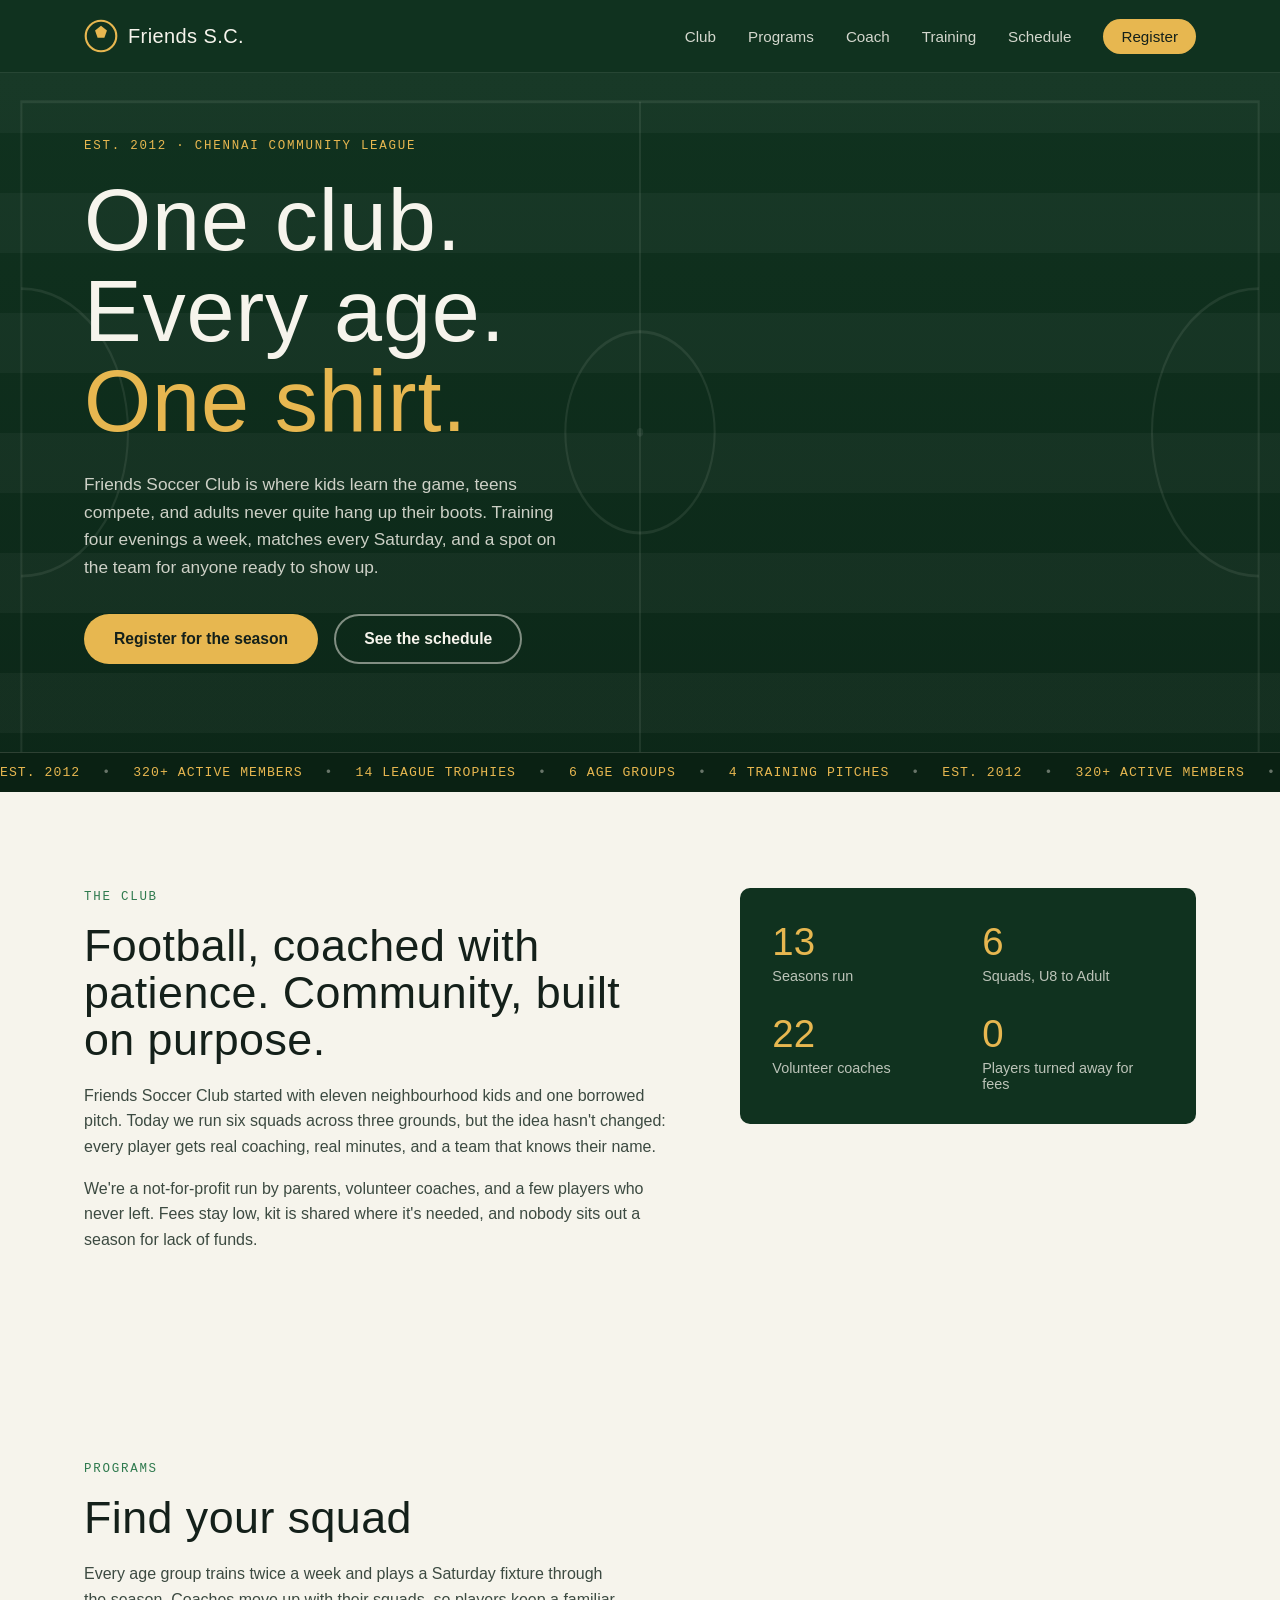
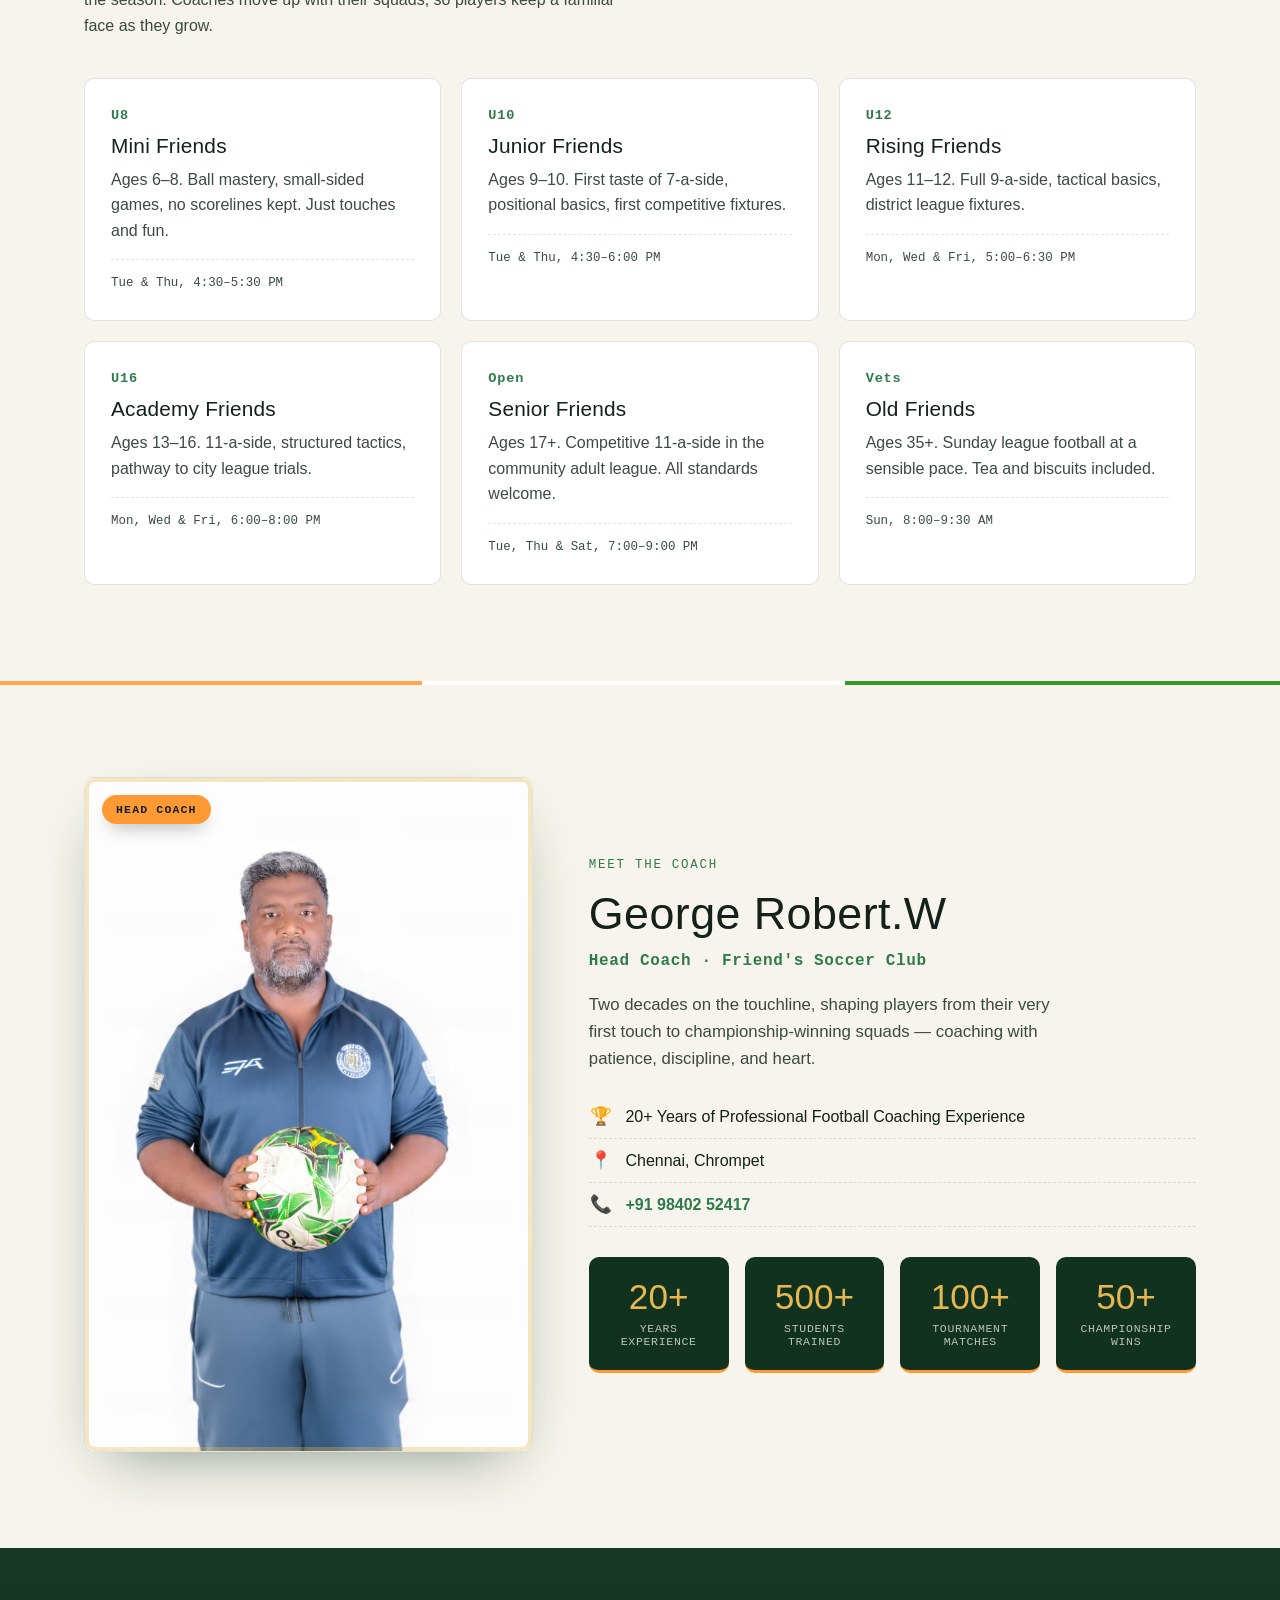
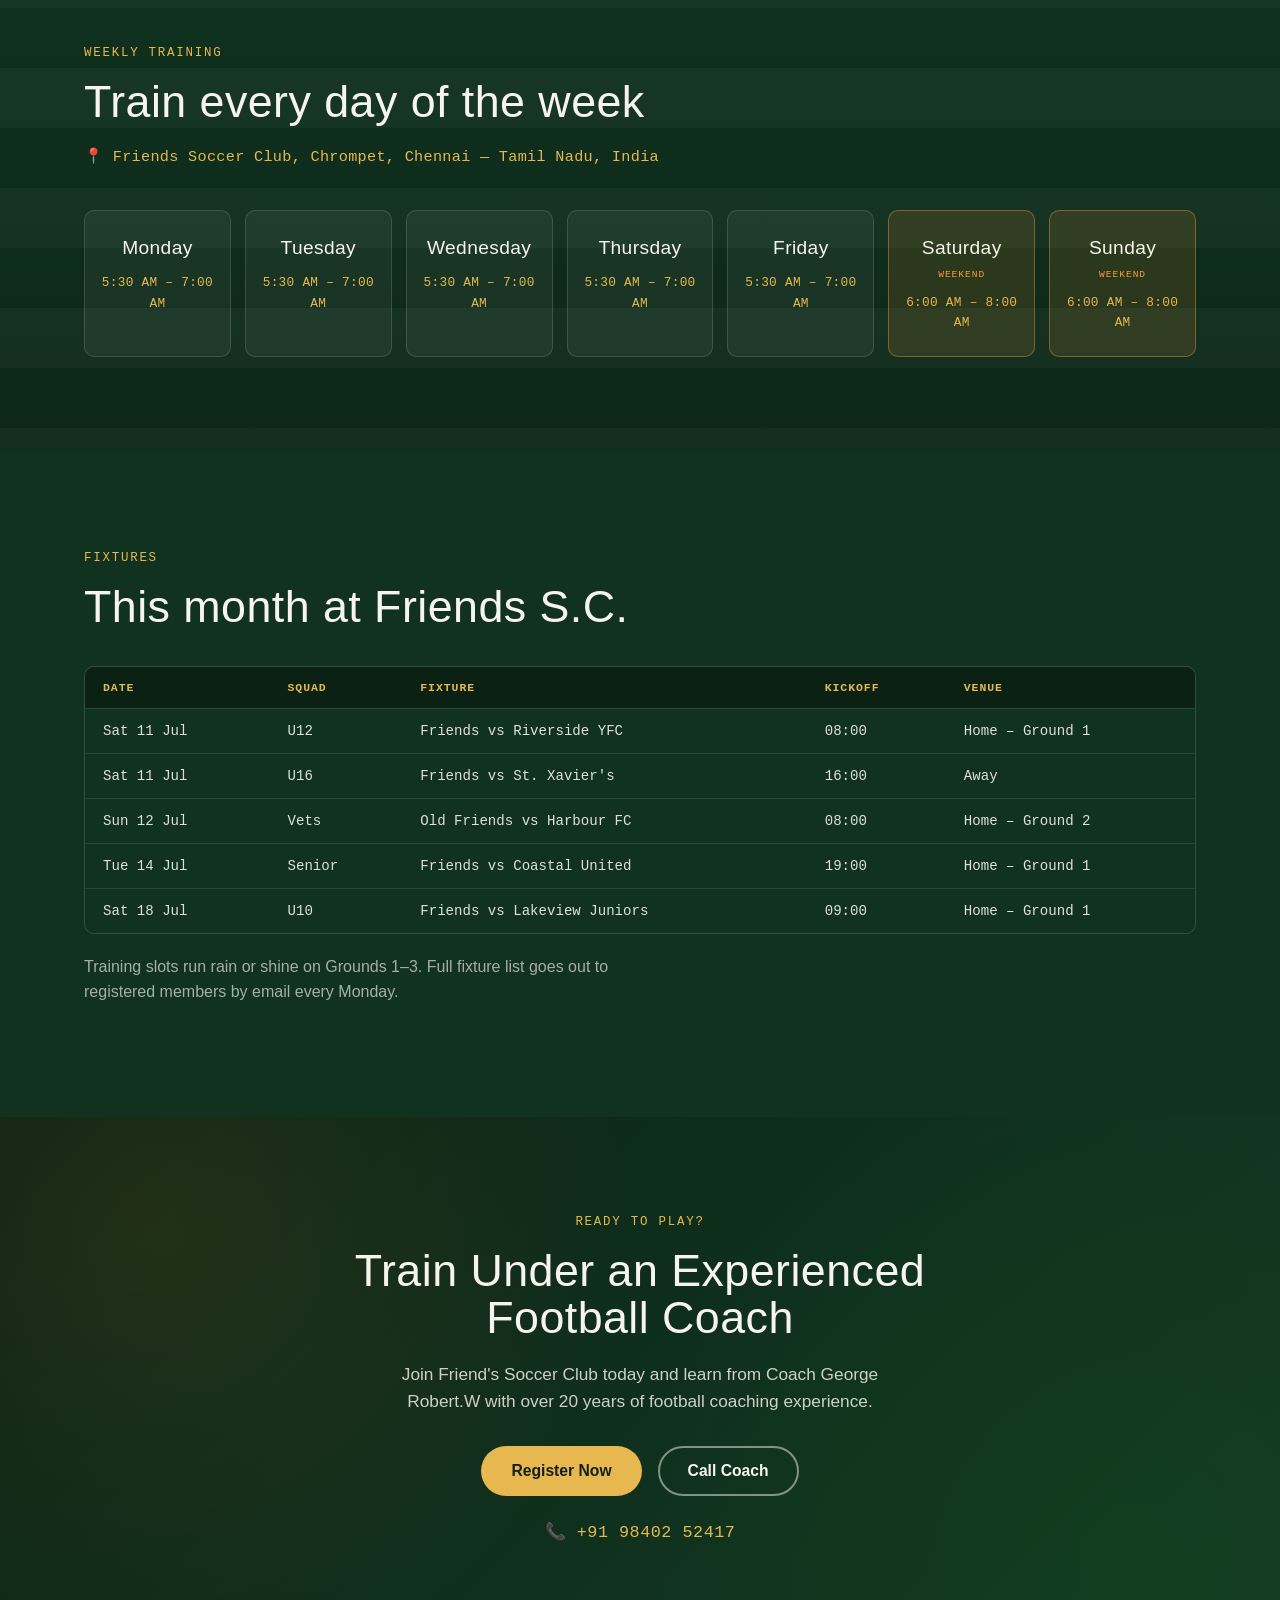
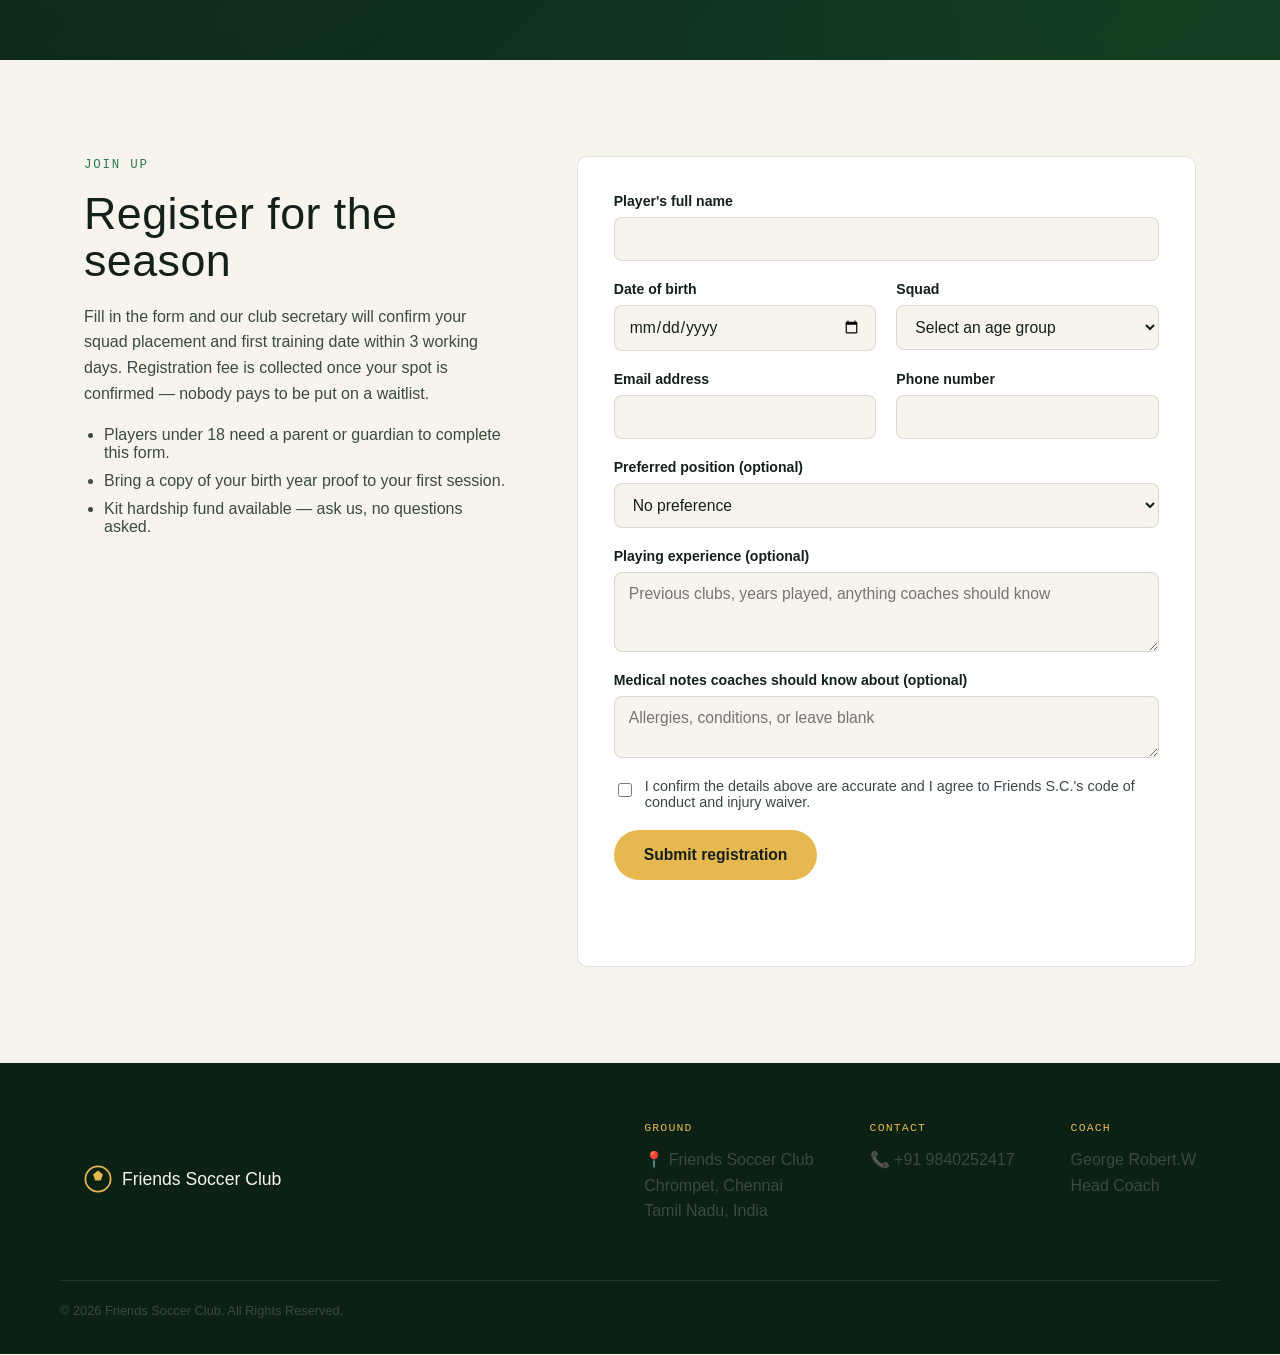
==== commit 2e8917ea: "Update footer with club, ground, contact, and coach details Replace footer placeholder content: real" ====
--- a/index.html
+++ b/index.html
@@ -357,20 +357,20 @@
     <div class="footer-cols">
       <div>
         <p class="footer-heading">Ground</p>
-        <p>Ground 1&ndash;3, Riverside Community Park<br>Chennai, Tamil Nadu</p>
+        <p>📍 Friends Soccer Club<br>Chrompet, Chennai<br>Tamil Nadu, India</p>
       </div>
       <div>
         <p class="footer-heading">Contact</p>
-        <p>hello@friendssoccerclub.example<br>+91 00000 00000</p>
+        <p>📞 <a href="tel:+919840252417">+91 9840252417</a></p>
       </div>
       <div>
-        <p class="footer-heading">Follow</p>
-        <p><a href="#">Instagram</a> &middot; <a href="#">YouTube</a> &middot; <a href="#">WhatsApp community</a></p>
+        <p class="footer-heading">Coach</p>
+        <p>George Robert.W<br>Head Coach</p>
       </div>
     </div>
   </div>
   <div class="wrap footer-legal">
-    <p>&copy; 2026 Friends Soccer Club. Built for the neighbourhood, run by volunteers.</p>
+    <p>&copy; 2026 Friends Soccer Club. All Rights Reserved.</p>
   </div>
 </footer>
 
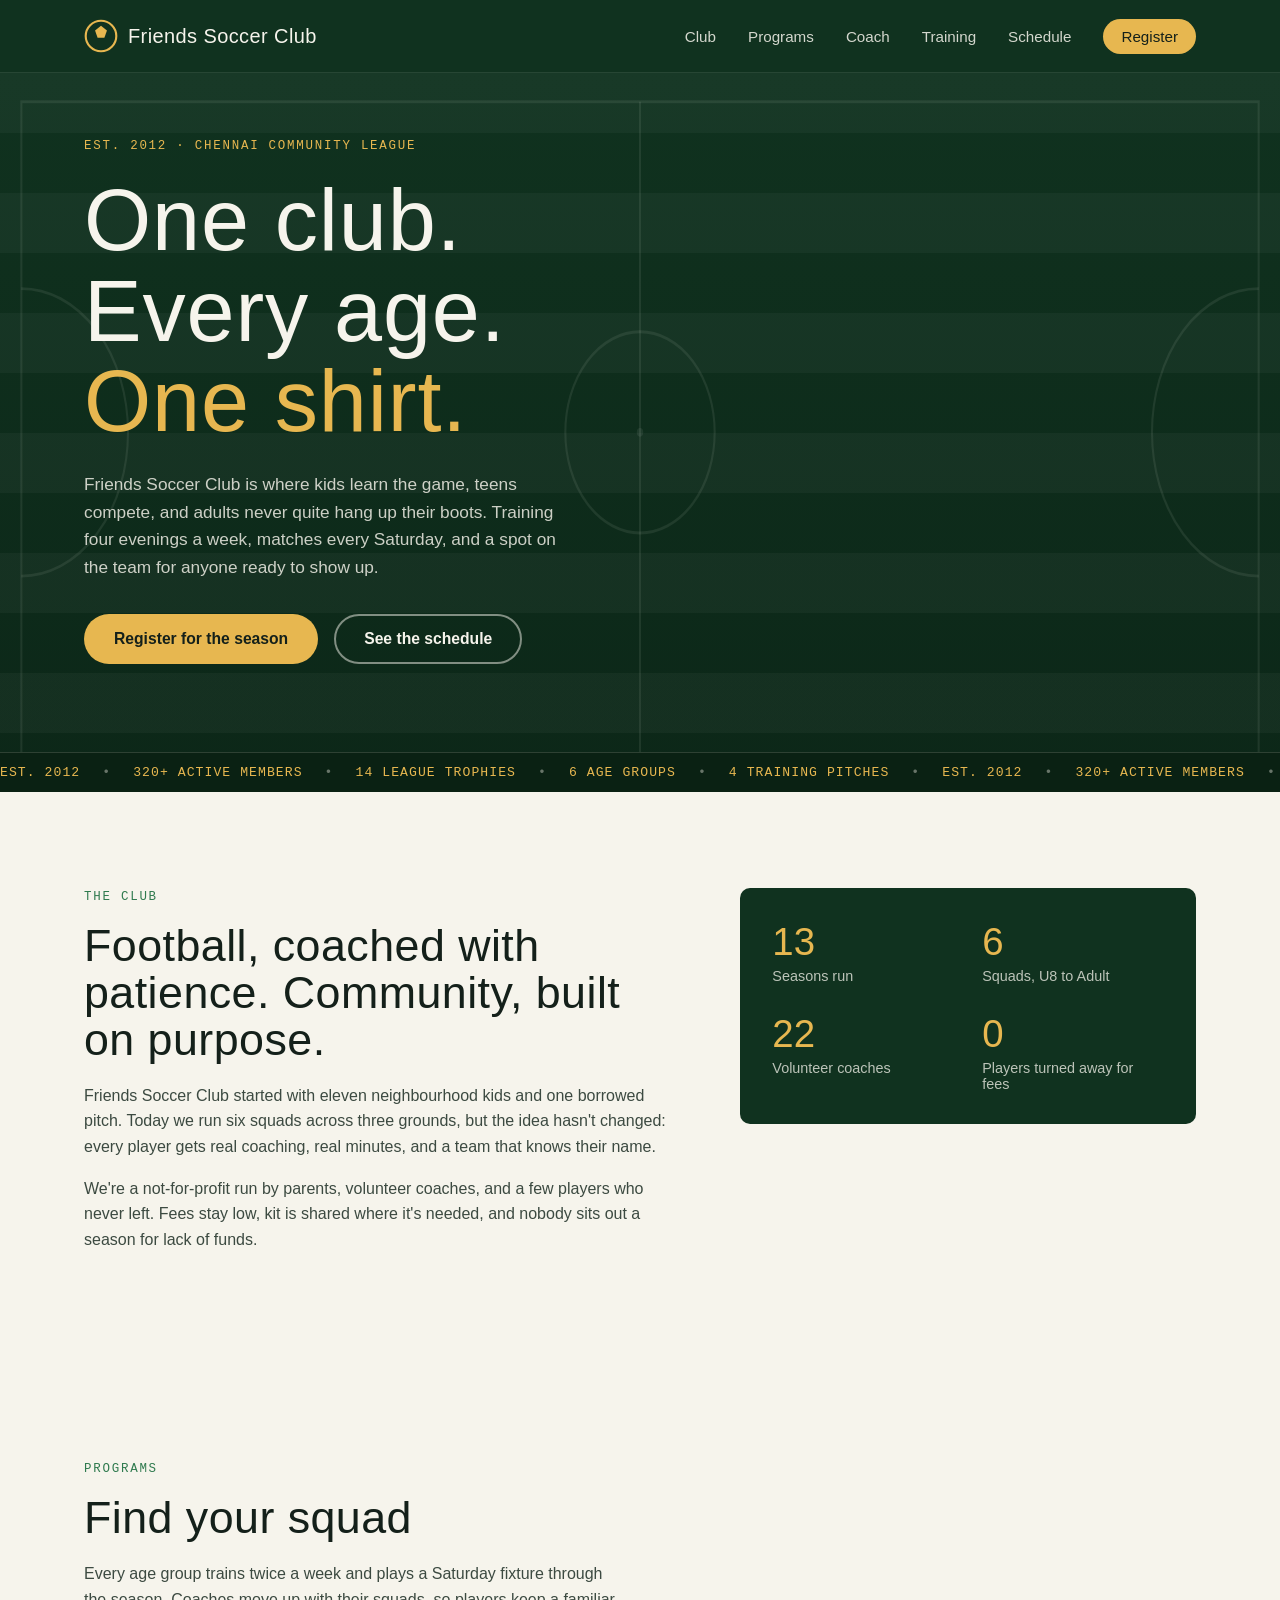
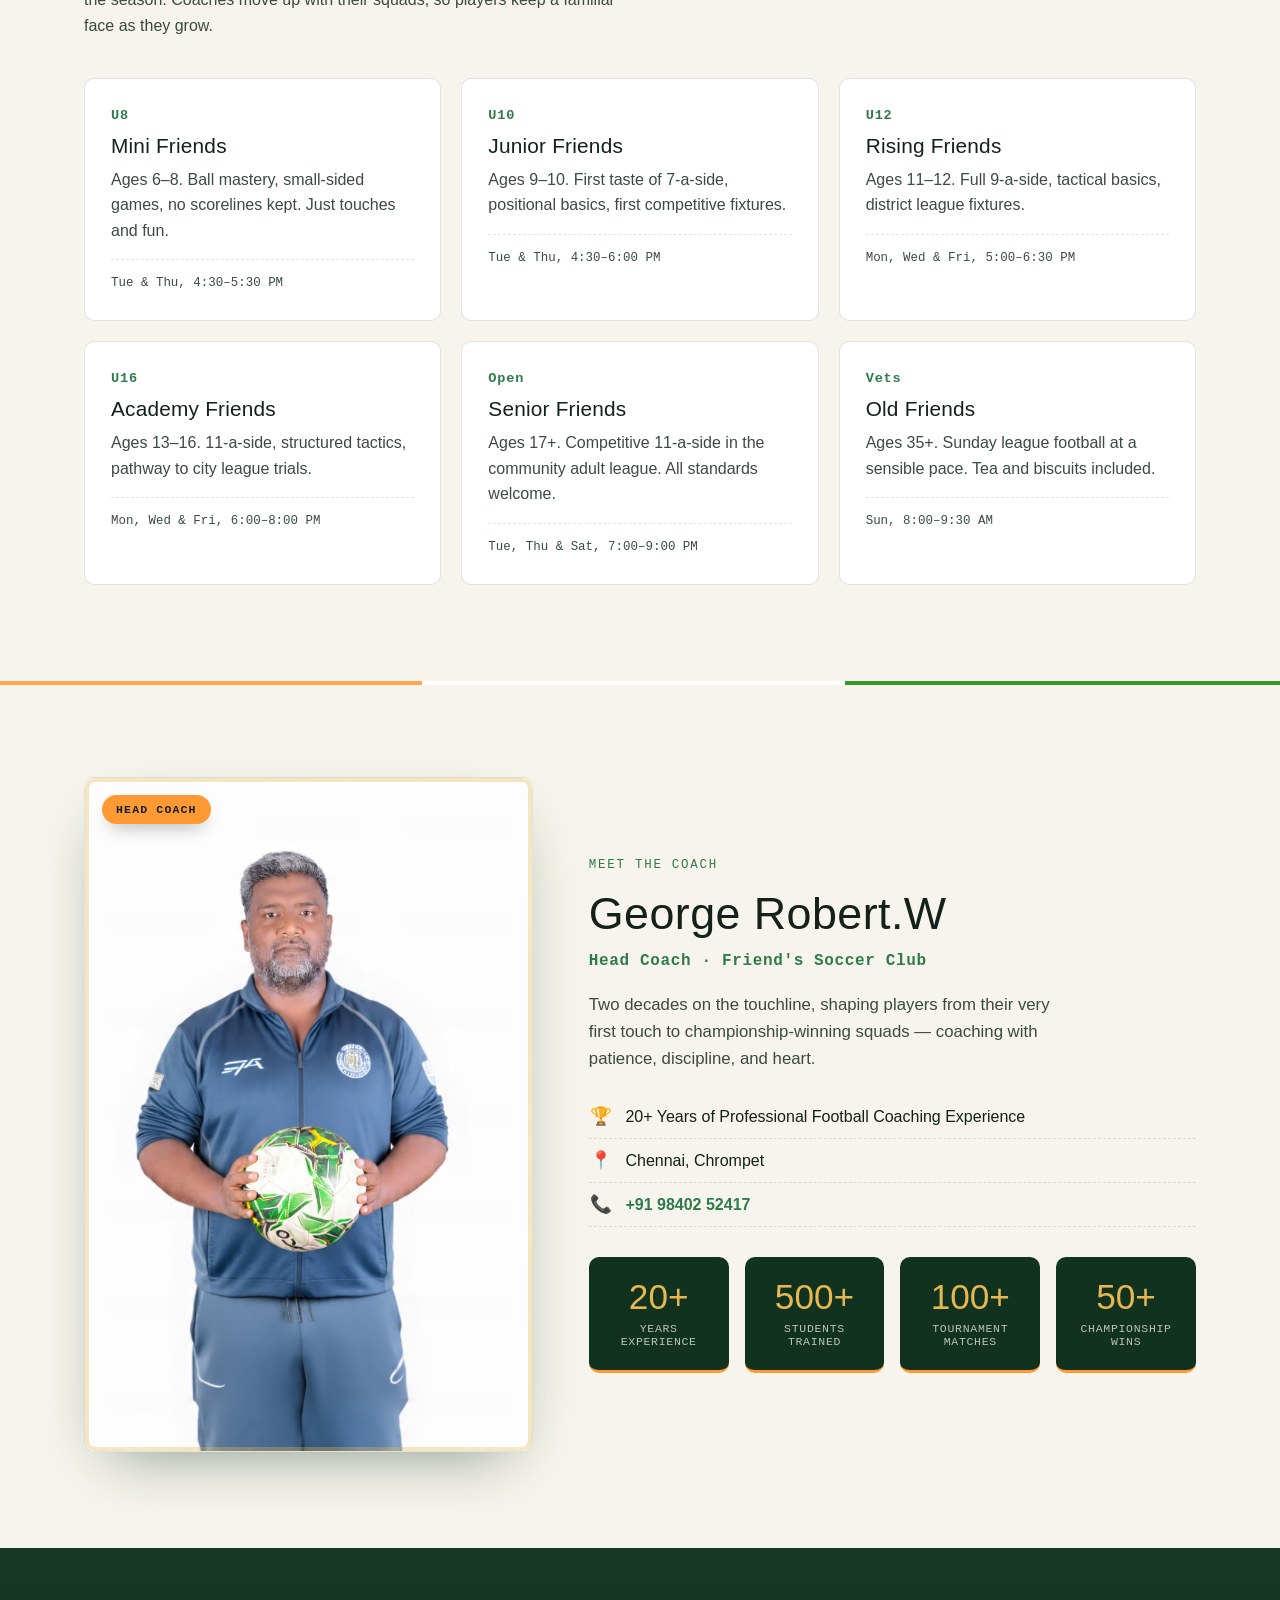
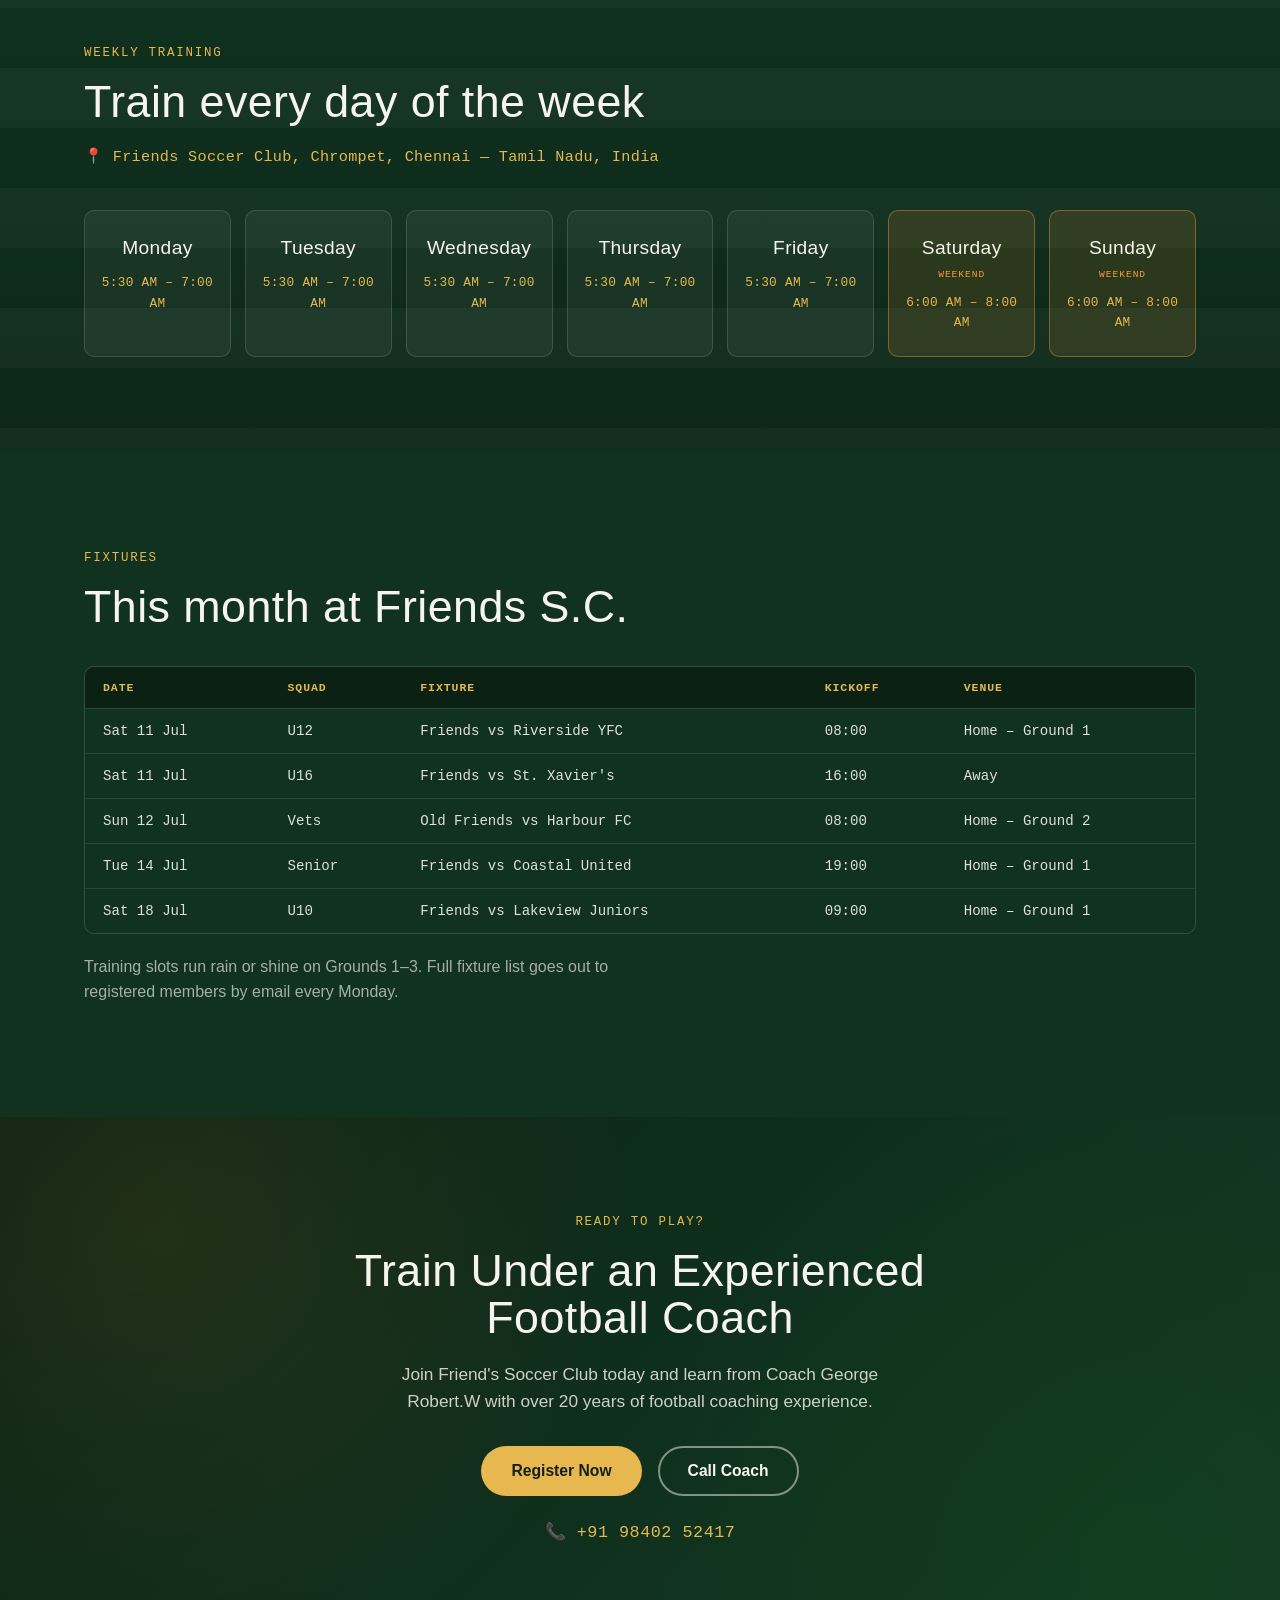
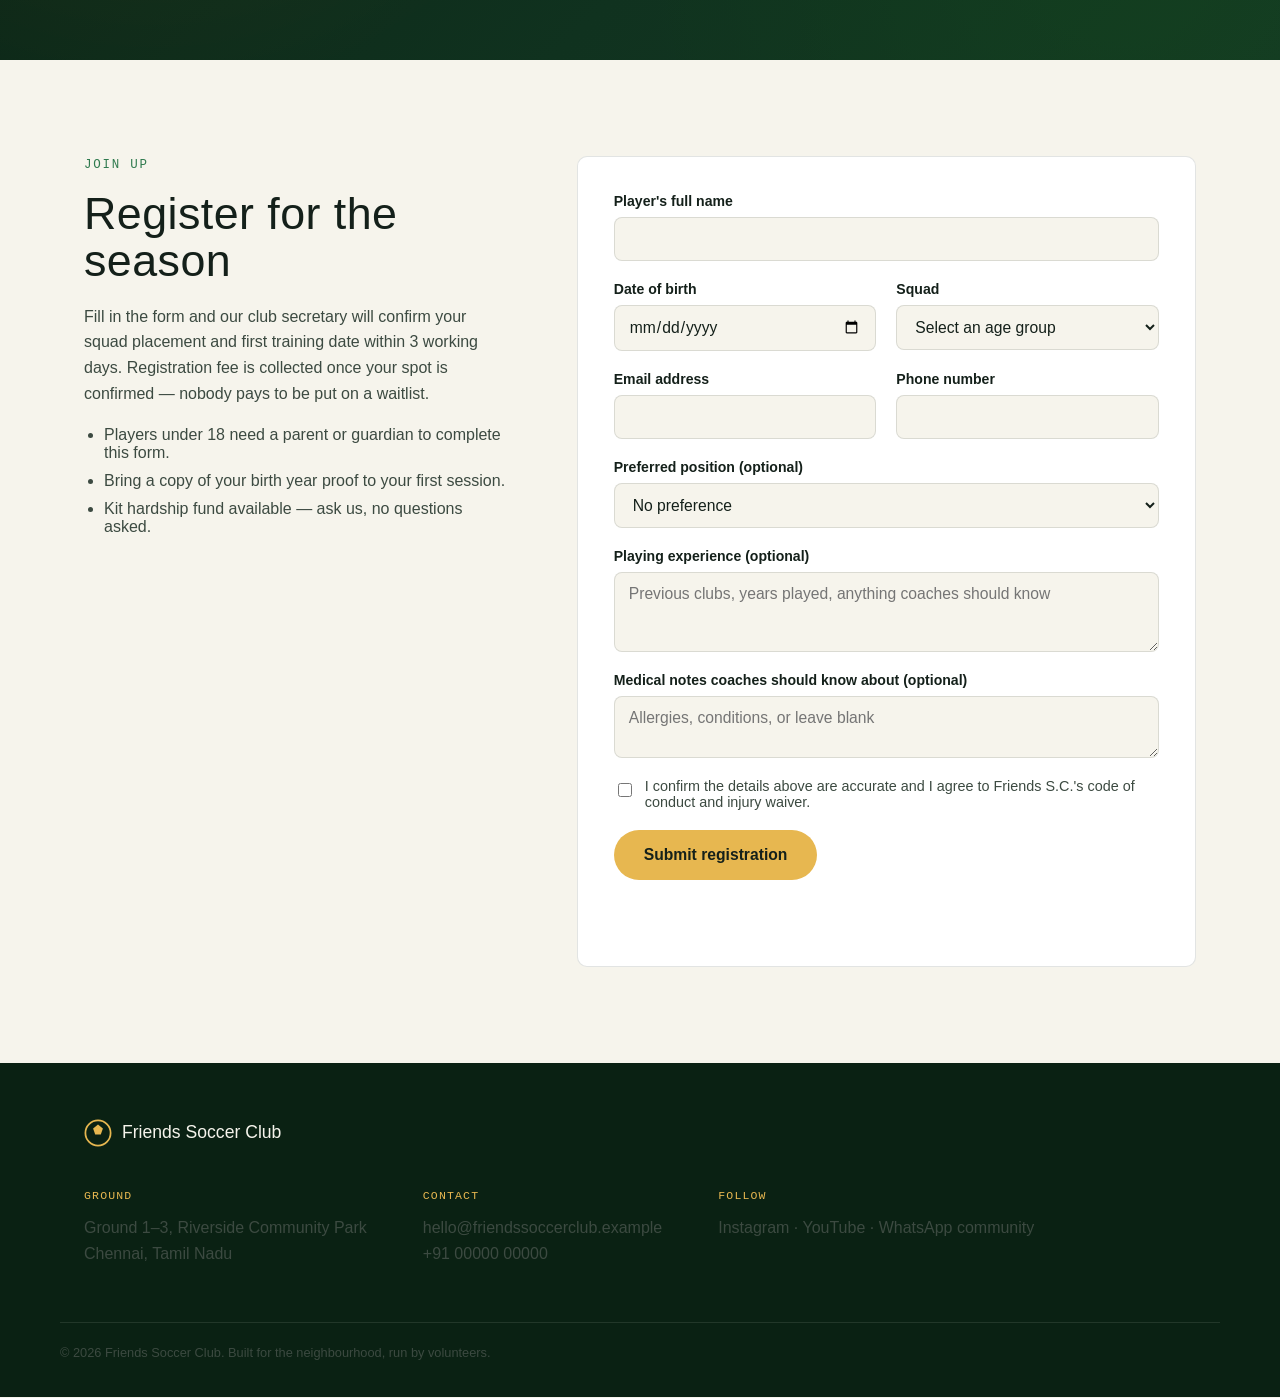
==== commit d5aa9dd4: "Update header logo text to 'Friends Soccer Club' Replace the header brand-name text 'Friends S.C.' w" ====
--- a/index.html
+++ b/index.html
@@ -23,7 +23,7 @@
           <path d="M20 8 L27 13.5 L24 22 L16 22 L13 13.5 Z" fill="currentColor"/>
         </svg>
       </span>
-      <span class="brand-name">Friends&nbsp;S.C.</span>
+      <span class="brand-name">Friends Soccer Club</span>
     </a>
     <nav class="main-nav" aria-label="Primary">
       <a href="#about">Club</a>
@@ -357,20 +357,20 @@
     <div class="footer-cols">
       <div>
         <p class="footer-heading">Ground</p>
-        <p>📍 Friends Soccer Club<br>Chrompet, Chennai<br>Tamil Nadu, India</p>
+        <p>Ground 1&ndash;3, Riverside Community Park<br>Chennai, Tamil Nadu</p>
       </div>
       <div>
         <p class="footer-heading">Contact</p>
-        <p>📞 <a href="tel:+919840252417">+91 9840252417</a></p>
+        <p>hello@friendssoccerclub.example<br>+91 00000 00000</p>
       </div>
       <div>
-        <p class="footer-heading">Coach</p>
-        <p>George Robert.W<br>Head Coach</p>
+        <p class="footer-heading">Follow</p>
+        <p><a href="#">Instagram</a> &middot; <a href="#">YouTube</a> &middot; <a href="#">WhatsApp community</a></p>
       </div>
     </div>
   </div>
   <div class="wrap footer-legal">
-    <p>&copy; 2026 Friends Soccer Club. All Rights Reserved.</p>
+    <p>&copy; 2026 Friends Soccer Club. Built for the neighbourhood, run by volunteers.</p>
   </div>
 </footer>
 
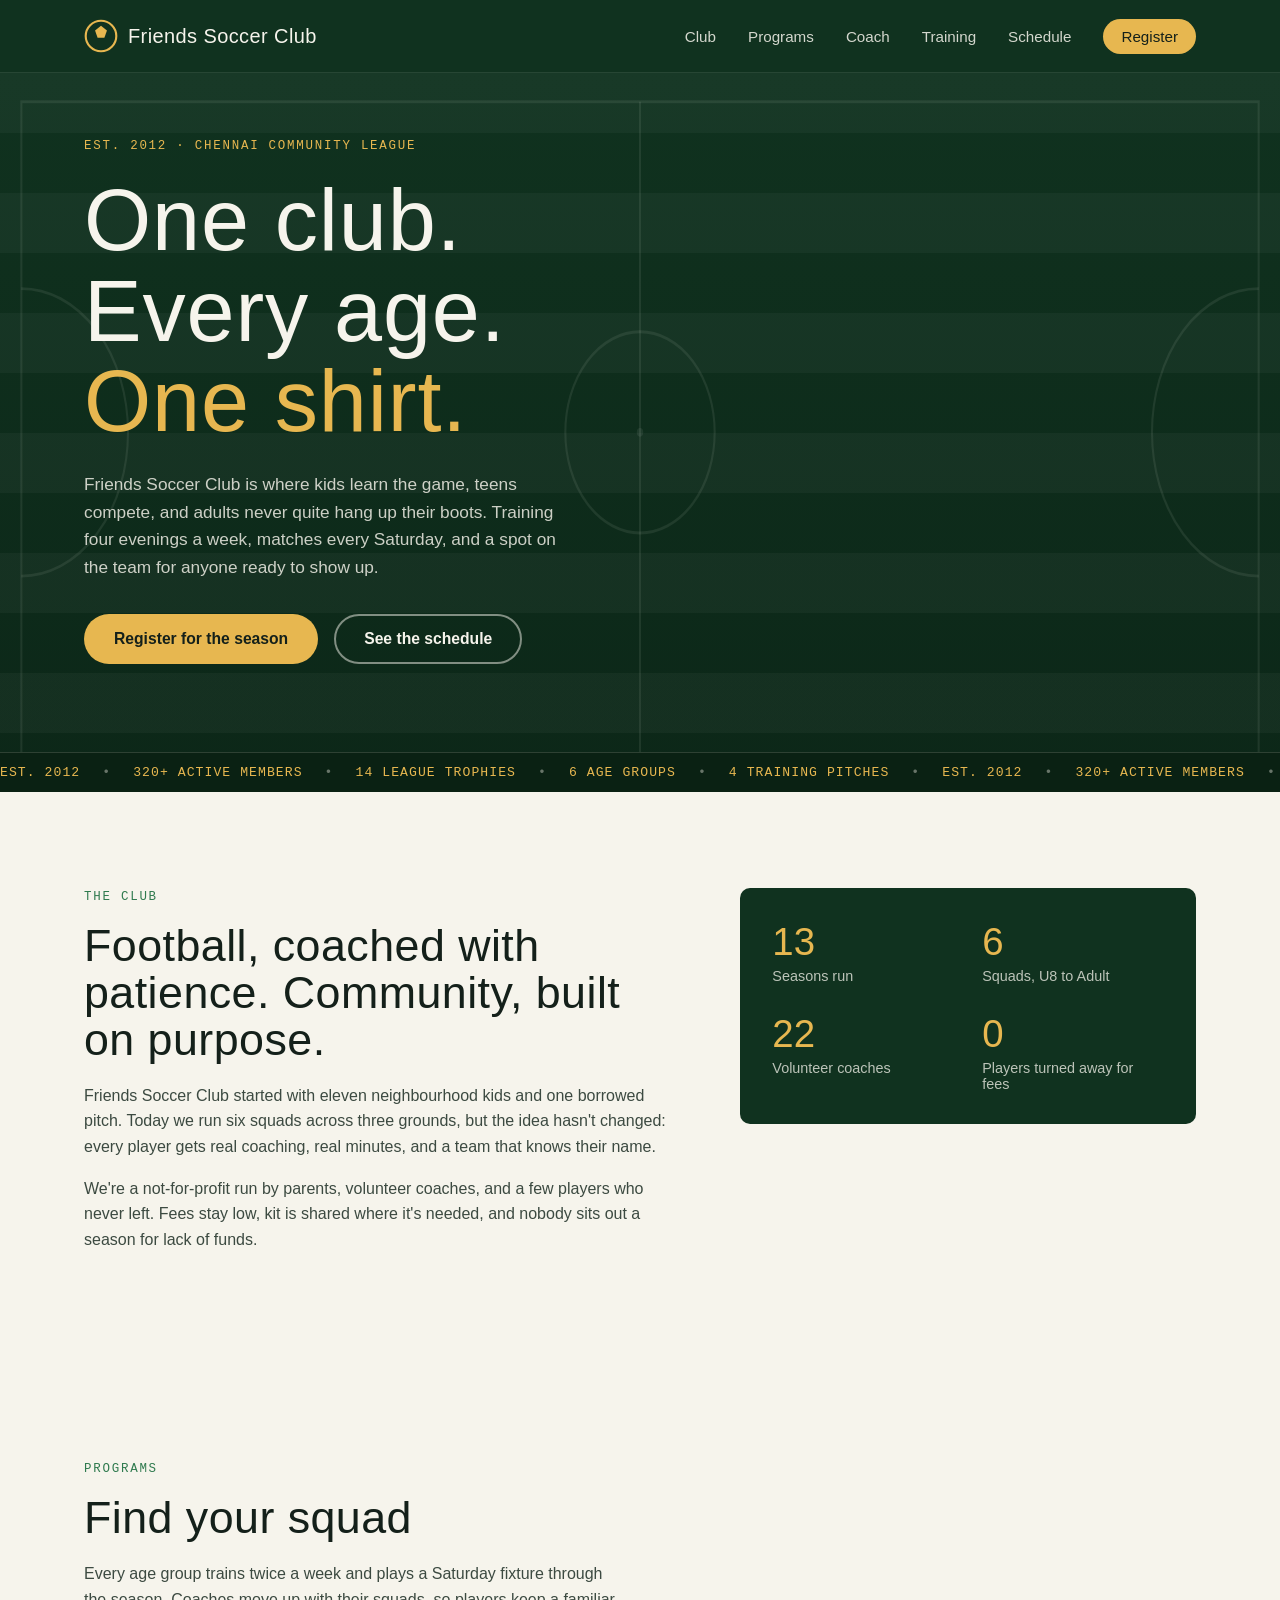
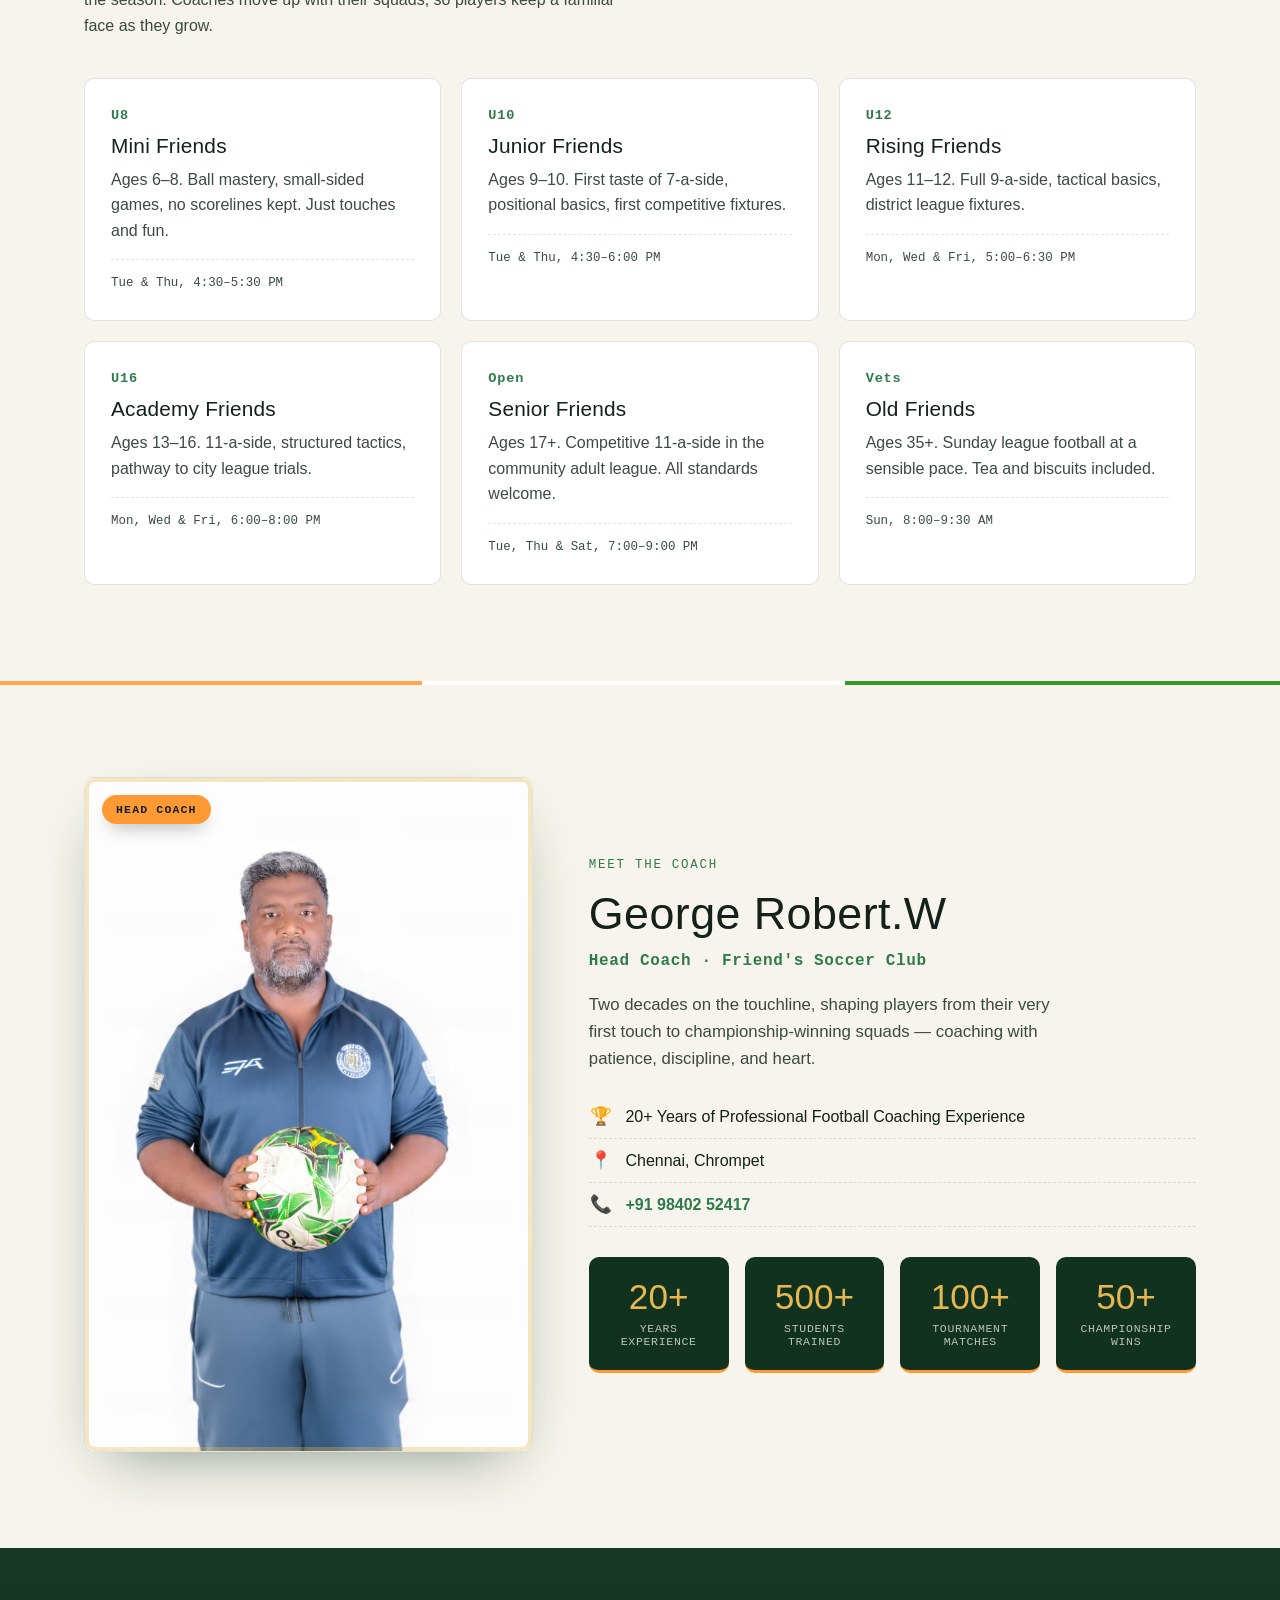
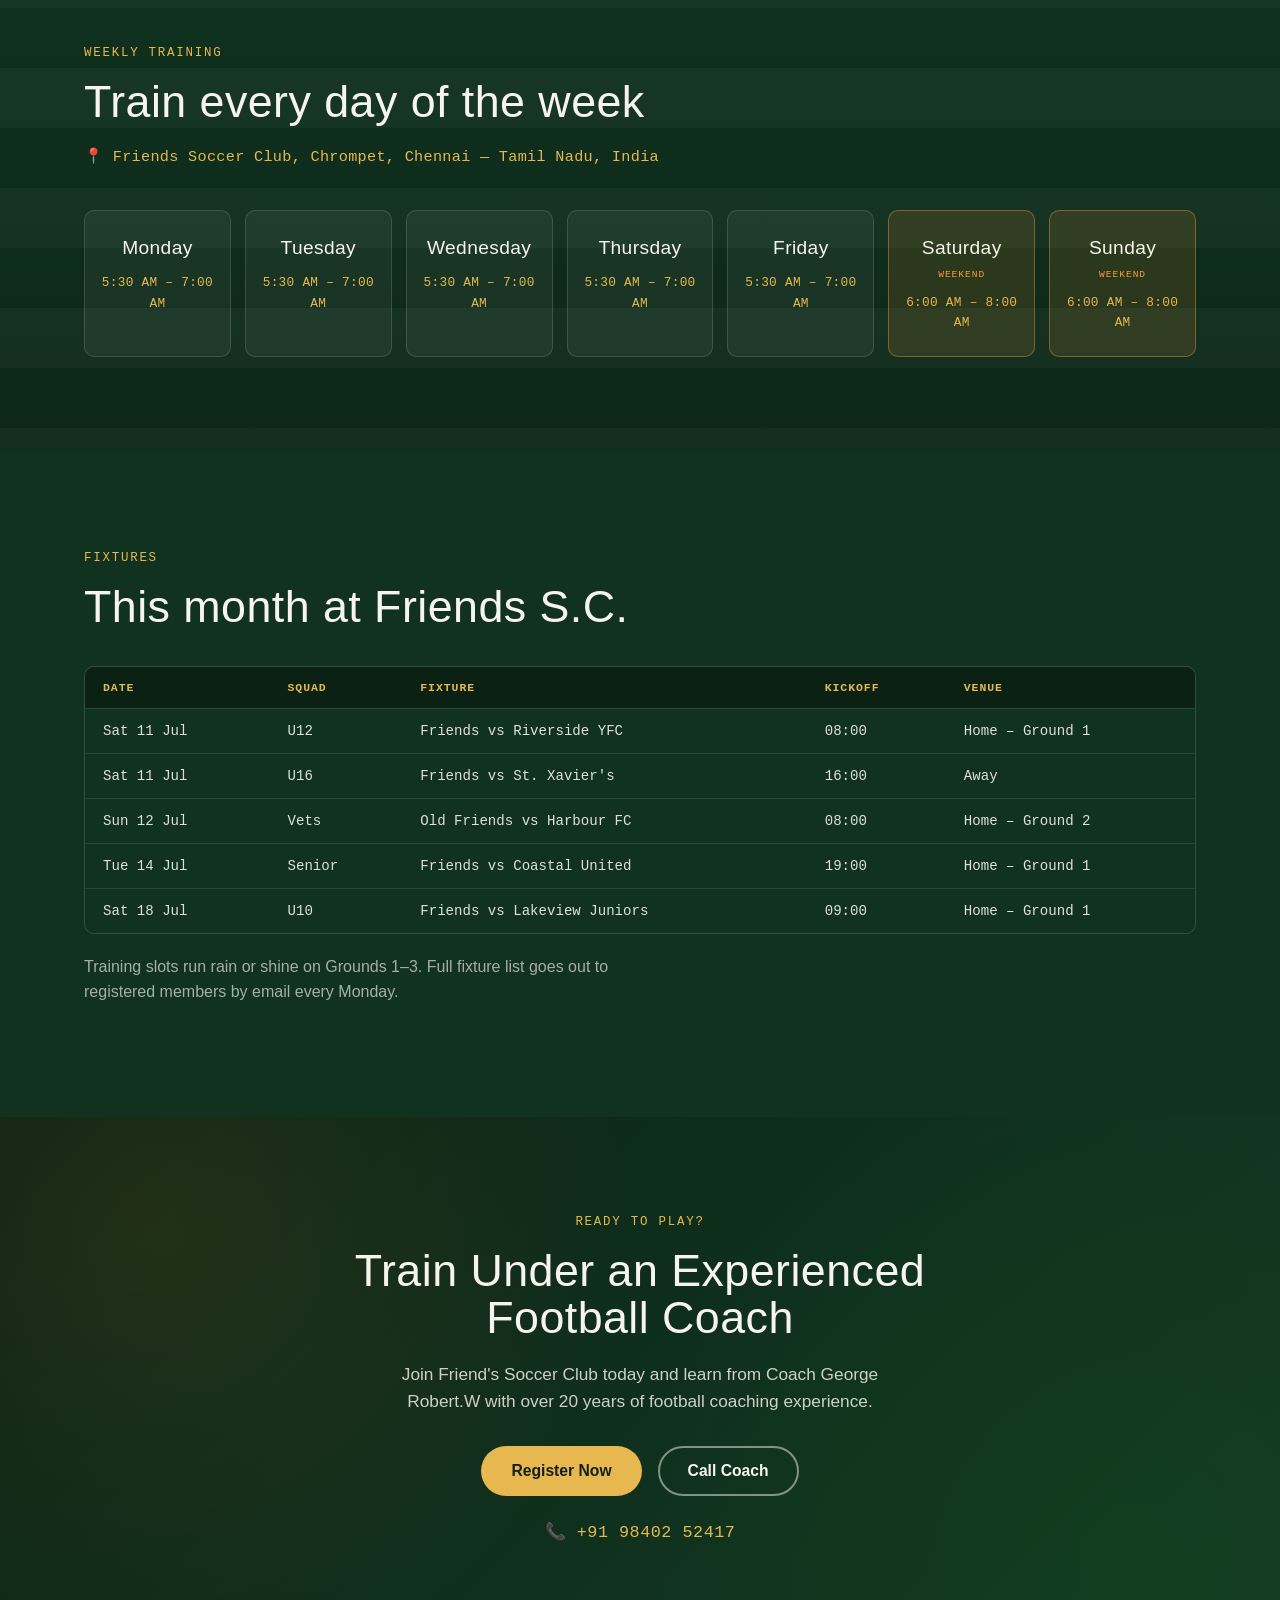
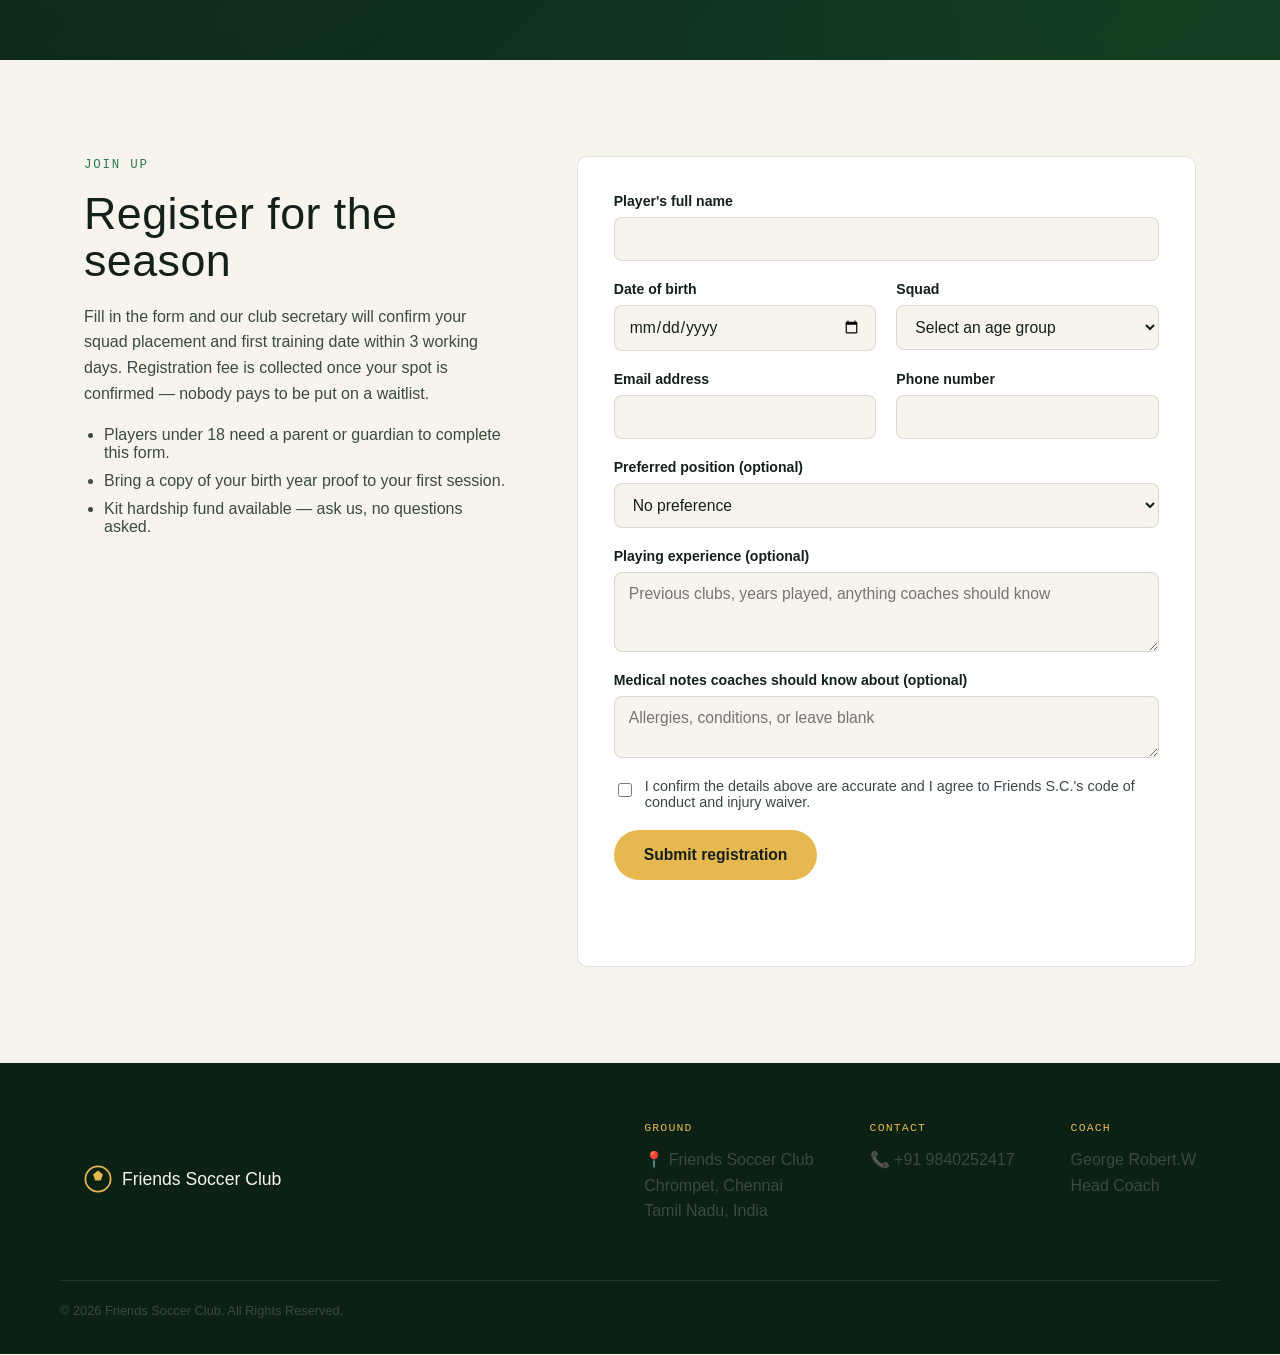
==== commit 8b2a25d7: "Merge pull request #3 from Karunya-2005/header-logo-text Update website header logo text" ====
--- a/index.html
+++ b/index.html
@@ -357,20 +357,20 @@
     <div class="footer-cols">
       <div>
         <p class="footer-heading">Ground</p>
-        <p>Ground 1&ndash;3, Riverside Community Park<br>Chennai, Tamil Nadu</p>
+        <p>📍 Friends Soccer Club<br>Chrompet, Chennai<br>Tamil Nadu, India</p>
       </div>
       <div>
         <p class="footer-heading">Contact</p>
-        <p>hello@friendssoccerclub.example<br>+91 00000 00000</p>
+        <p>📞 <a href="tel:+919840252417">+91 9840252417</a></p>
       </div>
       <div>
-        <p class="footer-heading">Follow</p>
-        <p><a href="#">Instagram</a> &middot; <a href="#">YouTube</a> &middot; <a href="#">WhatsApp community</a></p>
+        <p class="footer-heading">Coach</p>
+        <p>George Robert.W<br>Head Coach</p>
       </div>
     </div>
   </div>
   <div class="wrap footer-legal">
-    <p>&copy; 2026 Friends Soccer Club. Built for the neighbourhood, run by volunteers.</p>
+    <p>&copy; 2026 Friends Soccer Club. All Rights Reserved.</p>
   </div>
 </footer>
 
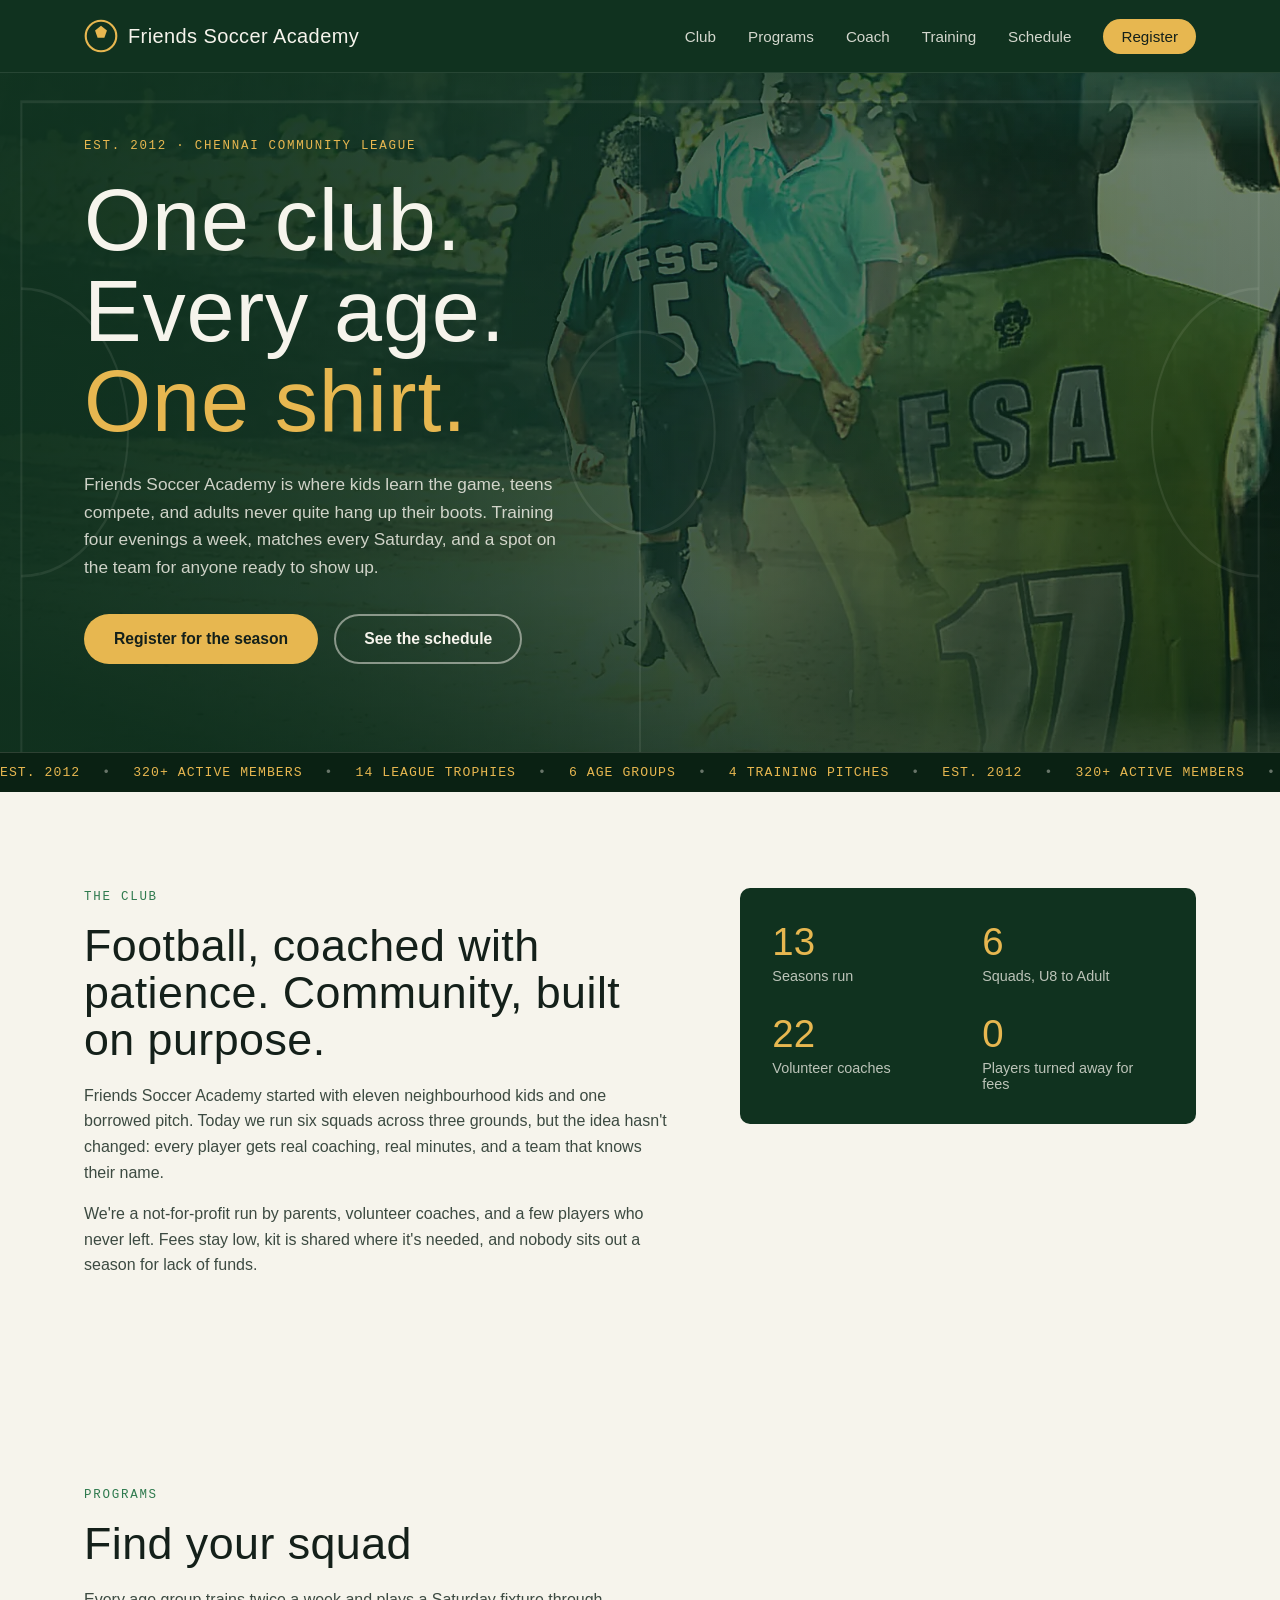
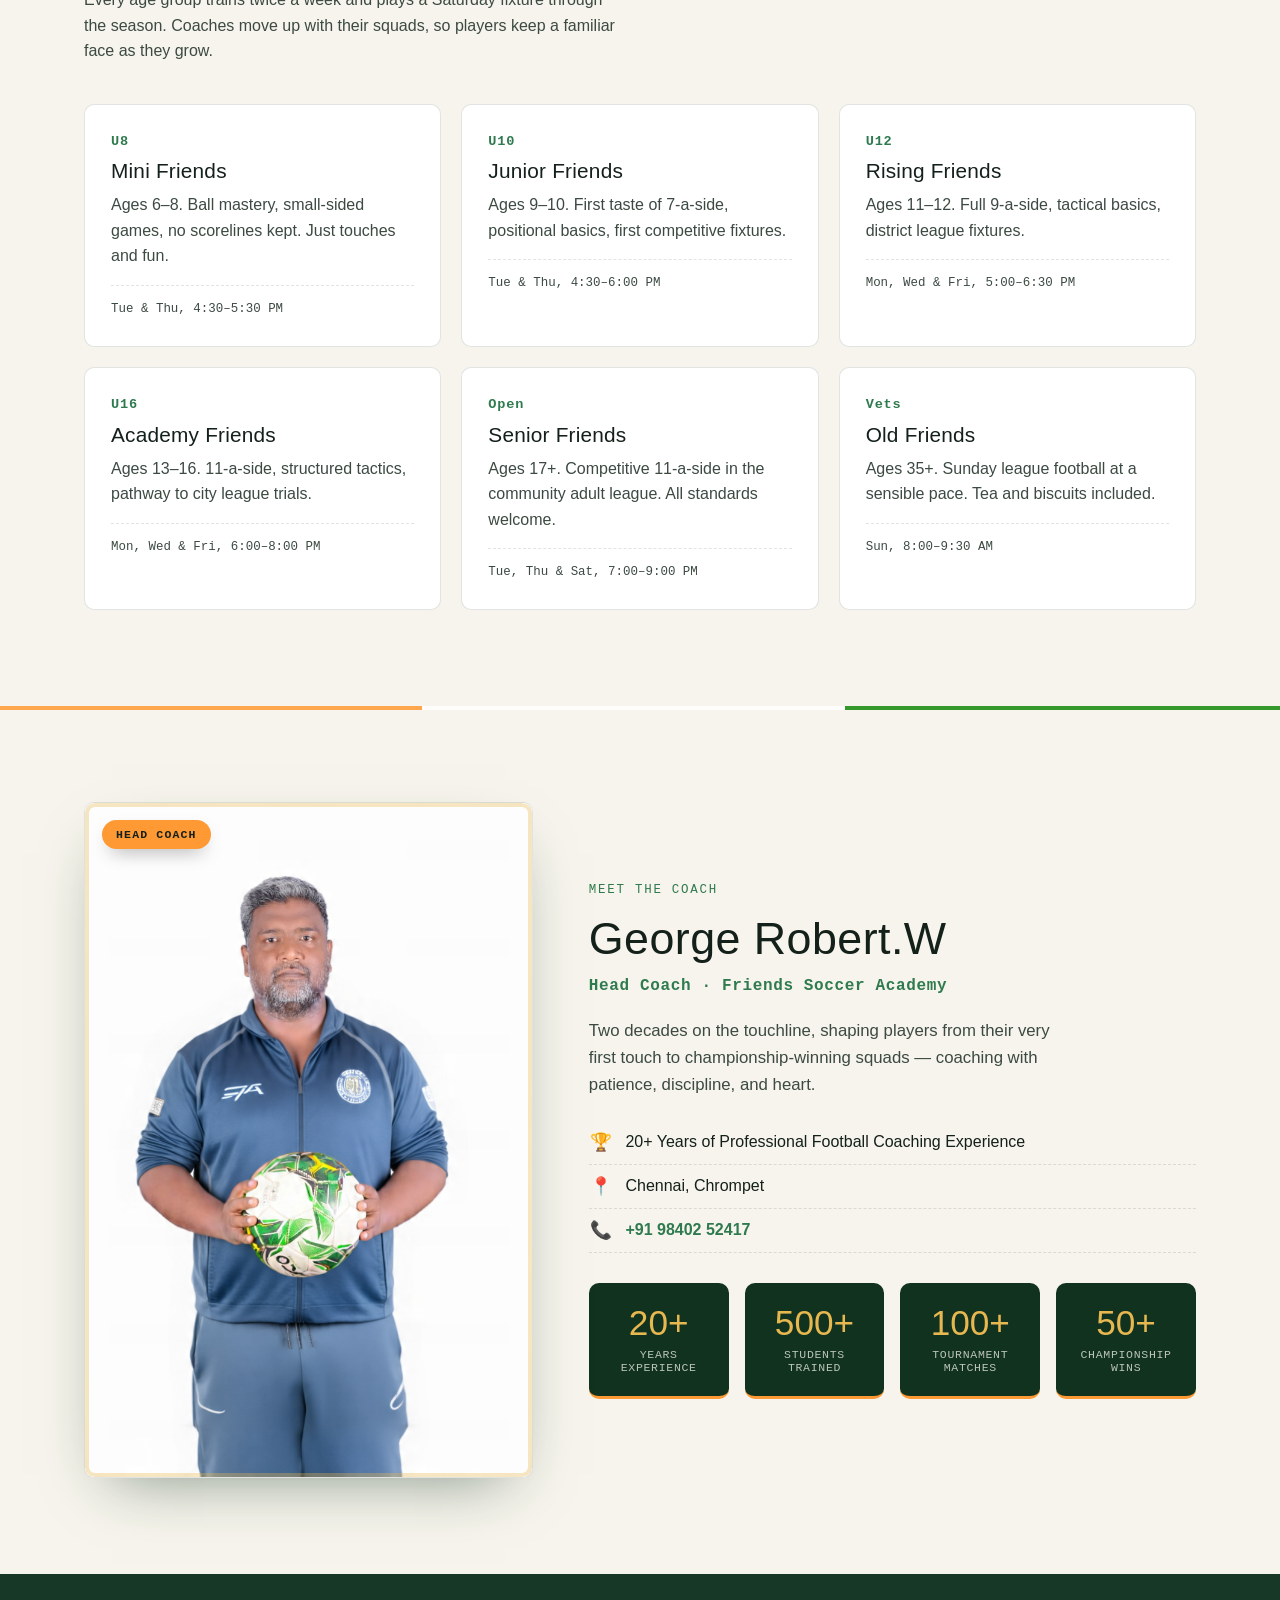
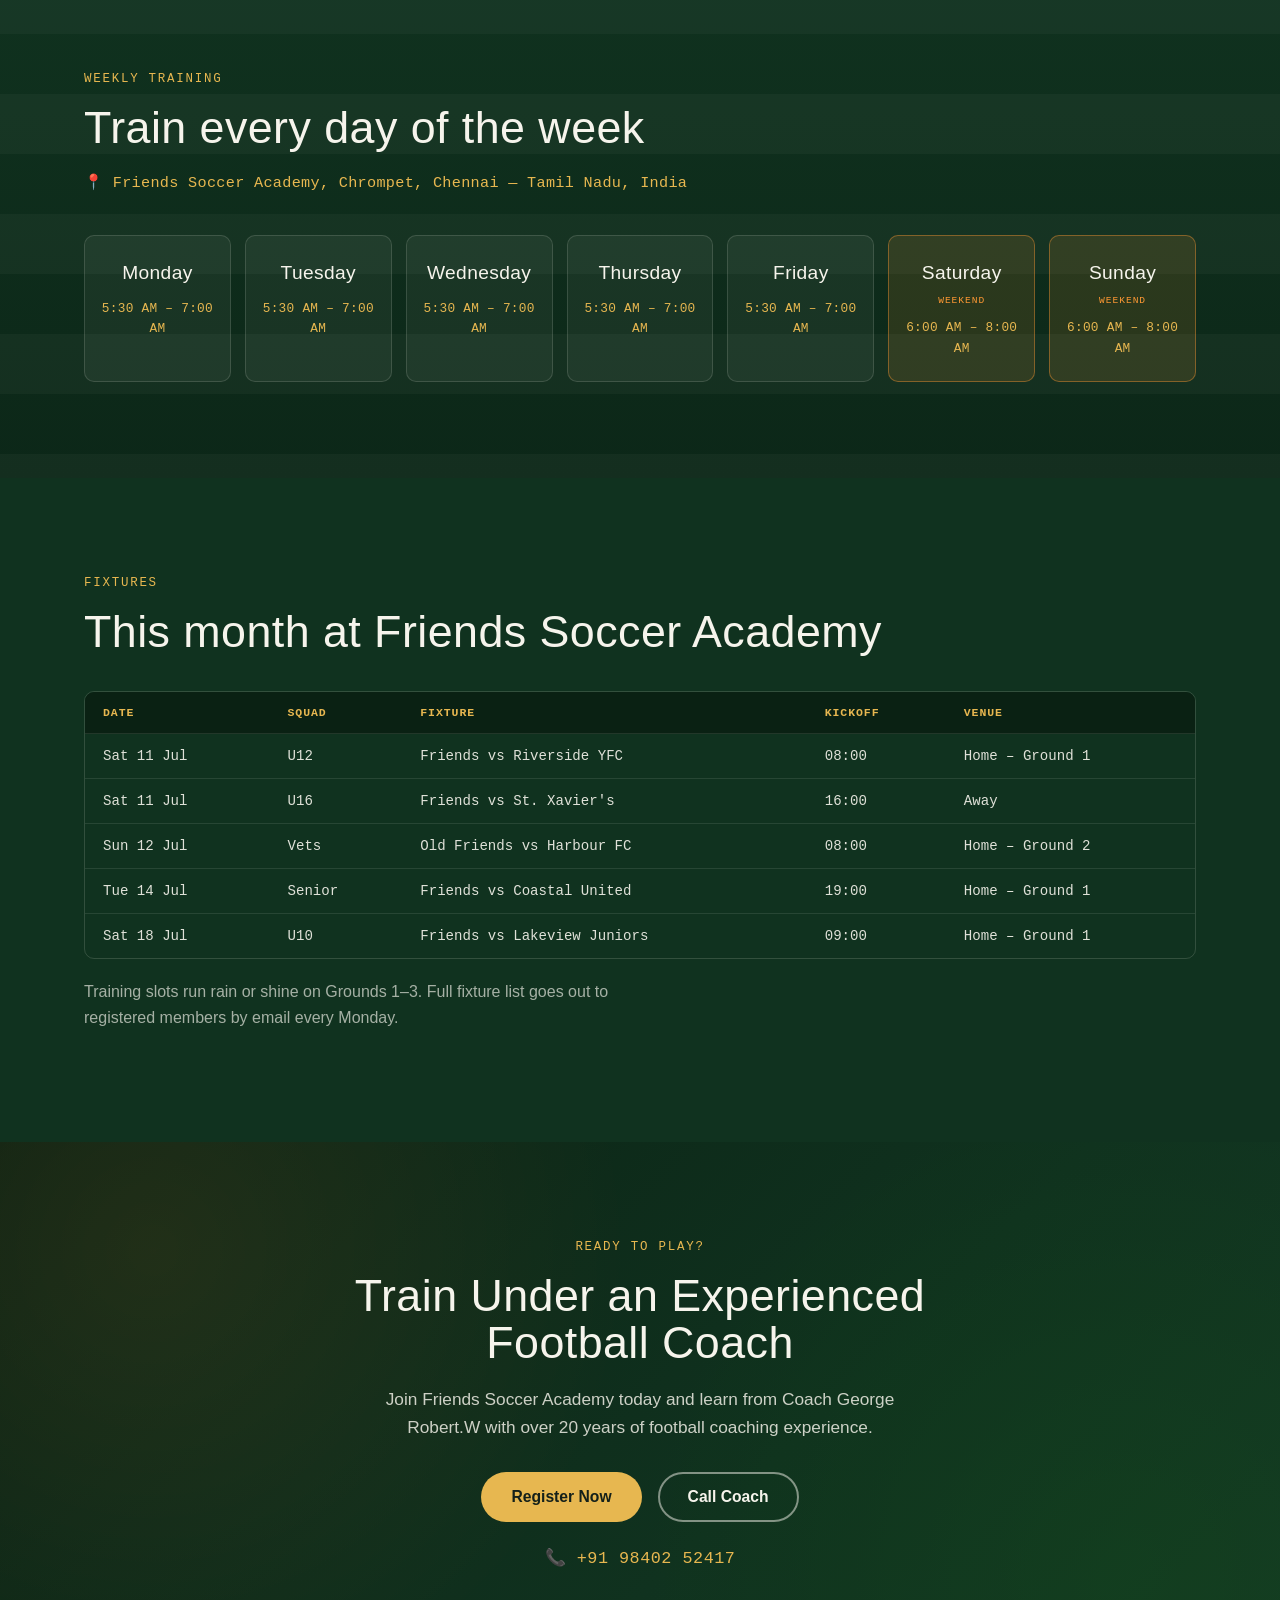
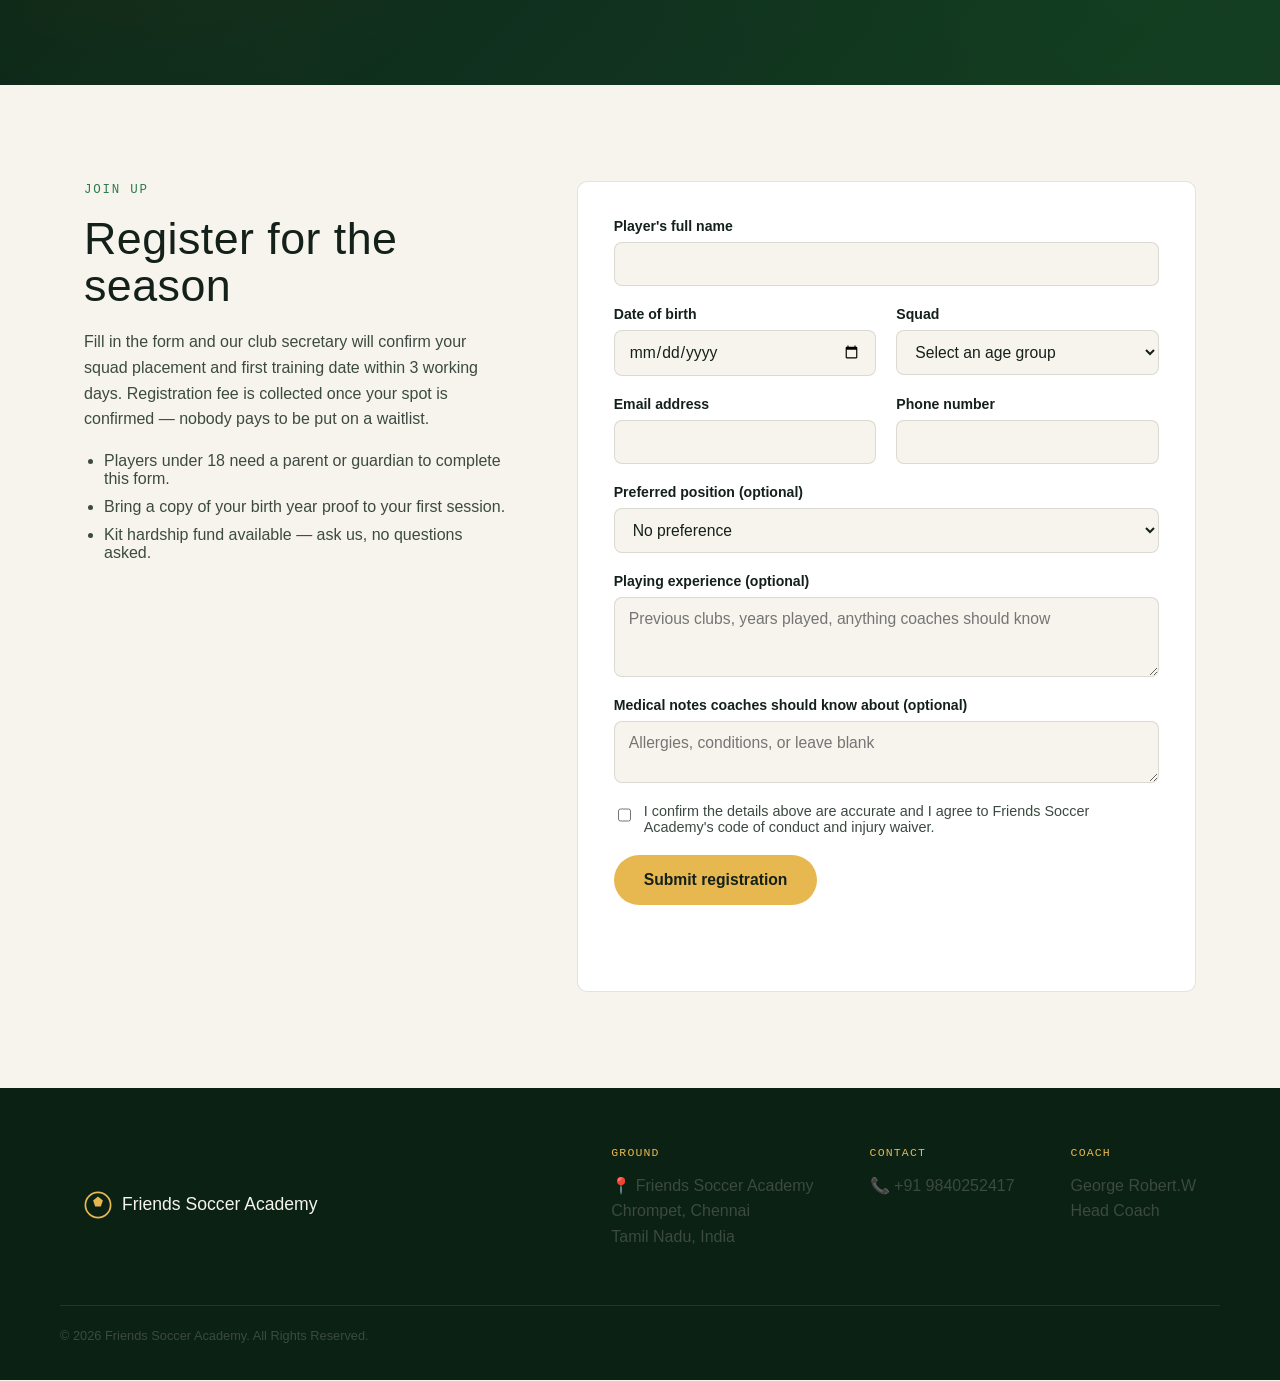
==== commit d0a118d5: "Rename club branding to Friends Soccer Academy Replace all display-name branding (Friends Soccer Clu" ====
--- a/index.html
+++ b/index.html
@@ -3,8 +3,8 @@
 <head>
 <meta charset="UTF-8">
 <meta name="viewport" content="width=device-width, initial-scale=1.0">
-<title>Friends Soccer Club — Play. Belong. Grow.</title>
-<meta name="description" content="Friends Soccer Club is a community youth and adult football club offering training programs, matches, and a home on the pitch for every age group.">
+<title>Friends Soccer Academy — Play. Belong. Grow.</title>
+<meta name="description" content="Friends Soccer Academy is a community youth and adult football club offering training programs, matches, and a home on the pitch for every age group.">
 <link rel="preconnect" href="https://fonts.googleapis.com">
 <link rel="preconnect" href="https://fonts.gstatic.com" crossorigin>
 <link href="https://fonts.googleapis.com/css2?family=Anton&family=IBM+Plex+Mono:wght@400;500;600&family=Space+Grotesk:wght@400;500;600;700&display=swap" rel="stylesheet">
@@ -23,7 +23,7 @@
           <path d="M20 8 L27 13.5 L24 22 L16 22 L13 13.5 Z" fill="currentColor"/>
         </svg>
       </span>
-      <span class="brand-name">Friends Soccer Club</span>
+      <span class="brand-name">Friends Soccer Academy</span>
     </a>
     <nav class="main-nav" aria-label="Primary">
       <a href="#about">Club</a>
@@ -65,7 +65,7 @@
     <div class="wrap hero-inner">
       <p class="eyebrow">Est. 2012 &middot; Chennai Community League</p>
       <h1 class="hero-title">One club.<br>Every age.<br><span class="hl">One shirt.</span></h1>
-      <p class="hero-sub">Friends Soccer Club is where kids learn the game, teens compete, and adults never quite hang up their boots. Training four evenings a week, matches every Saturday, and a spot on the team for anyone ready to show up.</p>
+      <p class="hero-sub">Friends Soccer Academy is where kids learn the game, teens compete, and adults never quite hang up their boots. Training four evenings a week, matches every Saturday, and a spot on the team for anyone ready to show up.</p>
       <div class="hero-actions">
         <a href="#register" class="btn btn-primary">Register for the season</a>
         <a href="#schedule" class="btn btn-ghost">See the schedule</a>
@@ -94,7 +94,7 @@
       <div class="about-copy">
         <p class="section-label">The club</p>
         <h2>Football, coached with patience. Community, built on purpose.</h2>
-        <p>Friends Soccer Club started with eleven neighbourhood kids and one borrowed pitch. Today we run six squads across three grounds, but the idea hasn't changed: every player gets real coaching, real minutes, and a team that knows their name.</p>
+        <p>Friends Soccer Academy started with eleven neighbourhood kids and one borrowed pitch. Today we run six squads across three grounds, but the idea hasn't changed: every player gets real coaching, real minutes, and a team that knows their name.</p>
         <p>We're a not-for-profit run by parents, volunteer coaches, and a few players who never left. Fees stay low, kit is shared where it's needed, and nobody sits out a season for lack of funds.</p>
       </div>
       <dl class="about-stats">
@@ -159,7 +159,7 @@
     <div class="wrap coach-grid">
       <div class="coach-photo-wrap reveal">
         <div class="coach-photo-frame">
-          <img src="coach-george-robert.jpeg" alt="Coach George Robert.W, Head Coach at Friends Soccer Club, holding a football" class="coach-photo" width="743" height="1120" loading="lazy">
+          <img src="coach-george-robert.jpeg" alt="Coach George Robert.W, Head Coach at Friends Soccer Academy, holding a football" class="coach-photo" width="743" height="1120" loading="lazy">
         </div>
         <span class="coach-badge">Head Coach</span>
       </div>
@@ -167,7 +167,7 @@
       <div class="coach-copy">
         <p class="section-label">Meet the coach</p>
         <h2>George Robert.W</h2>
-        <p class="coach-role">Head Coach &middot; Friend's Soccer Club</p>
+        <p class="coach-role">Head Coach &middot; Friends Soccer Academy</p>
         <p class="coach-lead">Two decades on the touchline, shaping players from their very first touch to championship-winning squads &mdash; coaching with patience, discipline, and heart.</p>
 
         <ul class="coach-facts">
@@ -191,7 +191,7 @@
     <div class="wrap">
       <p class="section-label light">Weekly training</p>
       <h2 class="light-h">Train every day of the week</h2>
-      <p class="training-location">📍 Friends Soccer Club, Chrompet, Chennai &mdash; Tamil Nadu, India</p>
+      <p class="training-location">📍 Friends Soccer Academy, Chrompet, Chennai &mdash; Tamil Nadu, India</p>
 
       <div class="week-grid">
         <article class="day-card reveal"><p class="day-name">Monday</p><p class="day-time">5:30 AM &ndash; 7:00 AM</p></article>
@@ -209,7 +209,7 @@
   <section id="schedule" class="section schedule">
     <div class="wrap">
       <p class="section-label light">Fixtures</p>
-      <h2 class="light-h">This month at Friends S.C.</h2>
+      <h2 class="light-h">This month at Friends Soccer Academy</h2>
       <div class="scoreboard">
         <table>
           <thead>
@@ -234,7 +234,7 @@
     <div class="wrap cta-inner reveal">
       <p class="section-label light">Ready to play?</p>
       <h2 class="light-h cta-headline">Train Under an Experienced Football Coach</h2>
-      <p class="cta-sub">Join Friend's Soccer Club today and learn from Coach George Robert.W with over 20 years of football coaching experience.</p>
+      <p class="cta-sub">Join Friends Soccer Academy today and learn from Coach George Robert.W with over 20 years of football coaching experience.</p>
       <div class="cta-actions">
         <a href="#register" class="btn btn-primary">Register Now</a>
         <a href="tel:+919840252417" class="btn btn-ghost">Call Coach</a>
@@ -329,7 +329,7 @@
 
         <div class="form-row checkbox-row">
           <input type="checkbox" id="agree" name="agree" required>
-          <label for="agree">I confirm the details above are accurate and I agree to Friends S.C.'s code of conduct and injury waiver.</label>
+          <label for="agree">I confirm the details above are accurate and I agree to Friends Soccer Academy's code of conduct and injury waiver.</label>
         </div>
 
         <button type="submit" class="btn btn-primary btn-submit">
@@ -352,12 +352,12 @@
           <path d="M20 8 L27 13.5 L24 22 L16 22 L13 13.5 Z" fill="currentColor"/>
         </svg>
       </span>
-      <span>Friends Soccer Club</span>
+      <span>Friends Soccer Academy</span>
     </div>
     <div class="footer-cols">
       <div>
         <p class="footer-heading">Ground</p>
-        <p>📍 Friends Soccer Club<br>Chrompet, Chennai<br>Tamil Nadu, India</p>
+        <p>📍 Friends Soccer Academy<br>Chrompet, Chennai<br>Tamil Nadu, India</p>
       </div>
       <div>
         <p class="footer-heading">Contact</p>
@@ -370,7 +370,7 @@
     </div>
   </div>
   <div class="wrap footer-legal">
-    <p>&copy; 2026 Friends Soccer Club. All Rights Reserved.</p>
+    <p>&copy; 2026 Friends Soccer Academy. All Rights Reserved.</p>
   </div>
 </footer>
 
--- a/styles.css
+++ b/styles.css
@@ -1,5 +1,5 @@
 /* =========================================================
-   Friends Soccer Club — Design tokens
+   Friends Soccer Academy — Design tokens
    Turf Deep   #10321F   background / dark sections
    Turf Mid    #2F7A4E   primary accent (buttons, links)
    Turf Bright #4CAF6D   hover / highlight
@@ -109,12 +109,29 @@
 /* ---------- Hero ---------- */
 .hero{
   position:relative;
-  background:
-    repeating-linear-gradient(180deg, rgba(255,255,255,0.035) 0 60px, transparent 60px 120px),
-    linear-gradient(180deg, var(--turf-deep) 0%, #0C2718 100%);
   color:var(--chalk);
   padding:64px 0 0;
   overflow:hidden;
+  background-color:var(--turf-deep);
+  /* Seamless football collage built from the club's own match photos, with a
+     dark-green readability gradient over it. JPEG fallback first, then a WebP
+     upgrade via image-set for browsers that support it. */
+  background-image:
+    linear-gradient(100deg,
+      rgba(16,50,31,0.82) 0%, rgba(16,50,31,0.58) 30%,
+      rgba(16,50,31,0.20) 58%, rgba(12,39,24,0.34) 100%),
+    linear-gradient(180deg, rgba(16,50,31,0.30) 0%, rgba(10,33,19,0.55) 100%),
+    url("assets/hero-collage.jpg");
+  background-image:
+    linear-gradient(100deg,
+      rgba(16,50,31,0.82) 0%, rgba(16,50,31,0.58) 30%,
+      rgba(16,50,31,0.20) 58%, rgba(12,39,24,0.34) 100%),
+    linear-gradient(180deg, rgba(16,50,31,0.30) 0%, rgba(10,33,19,0.55) 100%),
+    image-set(url("assets/hero-collage.webp") type("image/webp"),
+              url("assets/hero-collage.jpg") type("image/jpeg"));
+  background-size:cover;
+  background-position:center;
+  background-repeat:no-repeat;
 }
 .pitch-lines{
   position:absolute; inset:0; width:100%; height:100%;
@@ -158,6 +175,23 @@
 }
 @media (prefers-reduced-motion:reduce){
   .ticker-track{ animation:none; }
+}
+
+/* Hero collage: lighter, portrait-framed variant on phones so the subjects
+   aren't cropped awkwardly and the heading stays perfectly legible up top. */
+@media (max-width:640px){
+  .hero{
+    background-image:
+      linear-gradient(180deg,
+        rgba(16,50,31,0.86) 0%, rgba(16,50,31,0.50) 42%, rgba(10,33,19,0.62) 100%),
+      url("assets/hero-collage-mobile.jpg");
+    background-image:
+      linear-gradient(180deg,
+        rgba(16,50,31,0.86) 0%, rgba(16,50,31,0.50) 42%, rgba(10,33,19,0.62) 100%),
+      image-set(url("assets/hero-collage-mobile.webp") type("image/webp"),
+                url("assets/hero-collage-mobile.jpg") type("image/jpeg"));
+    background-position:center top;
+  }
 }
 
 /* ---------- Sections ---------- */
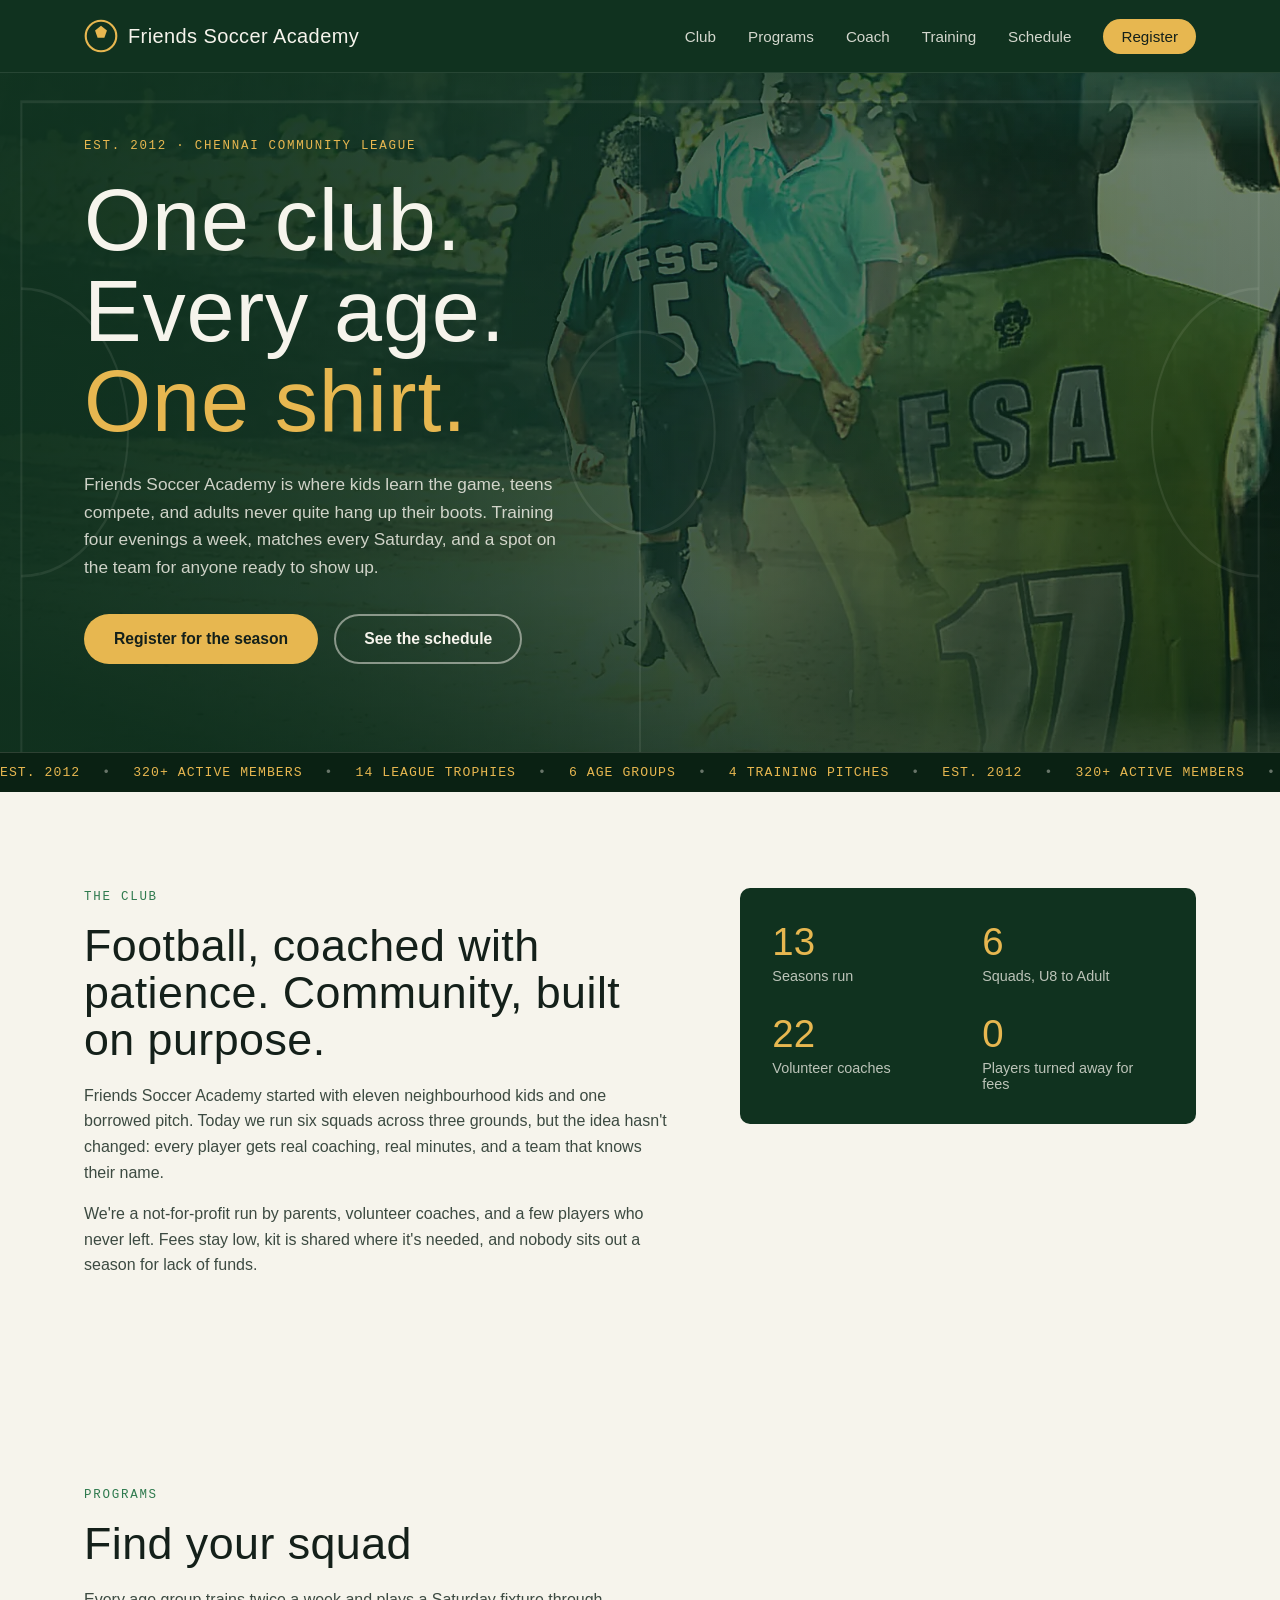
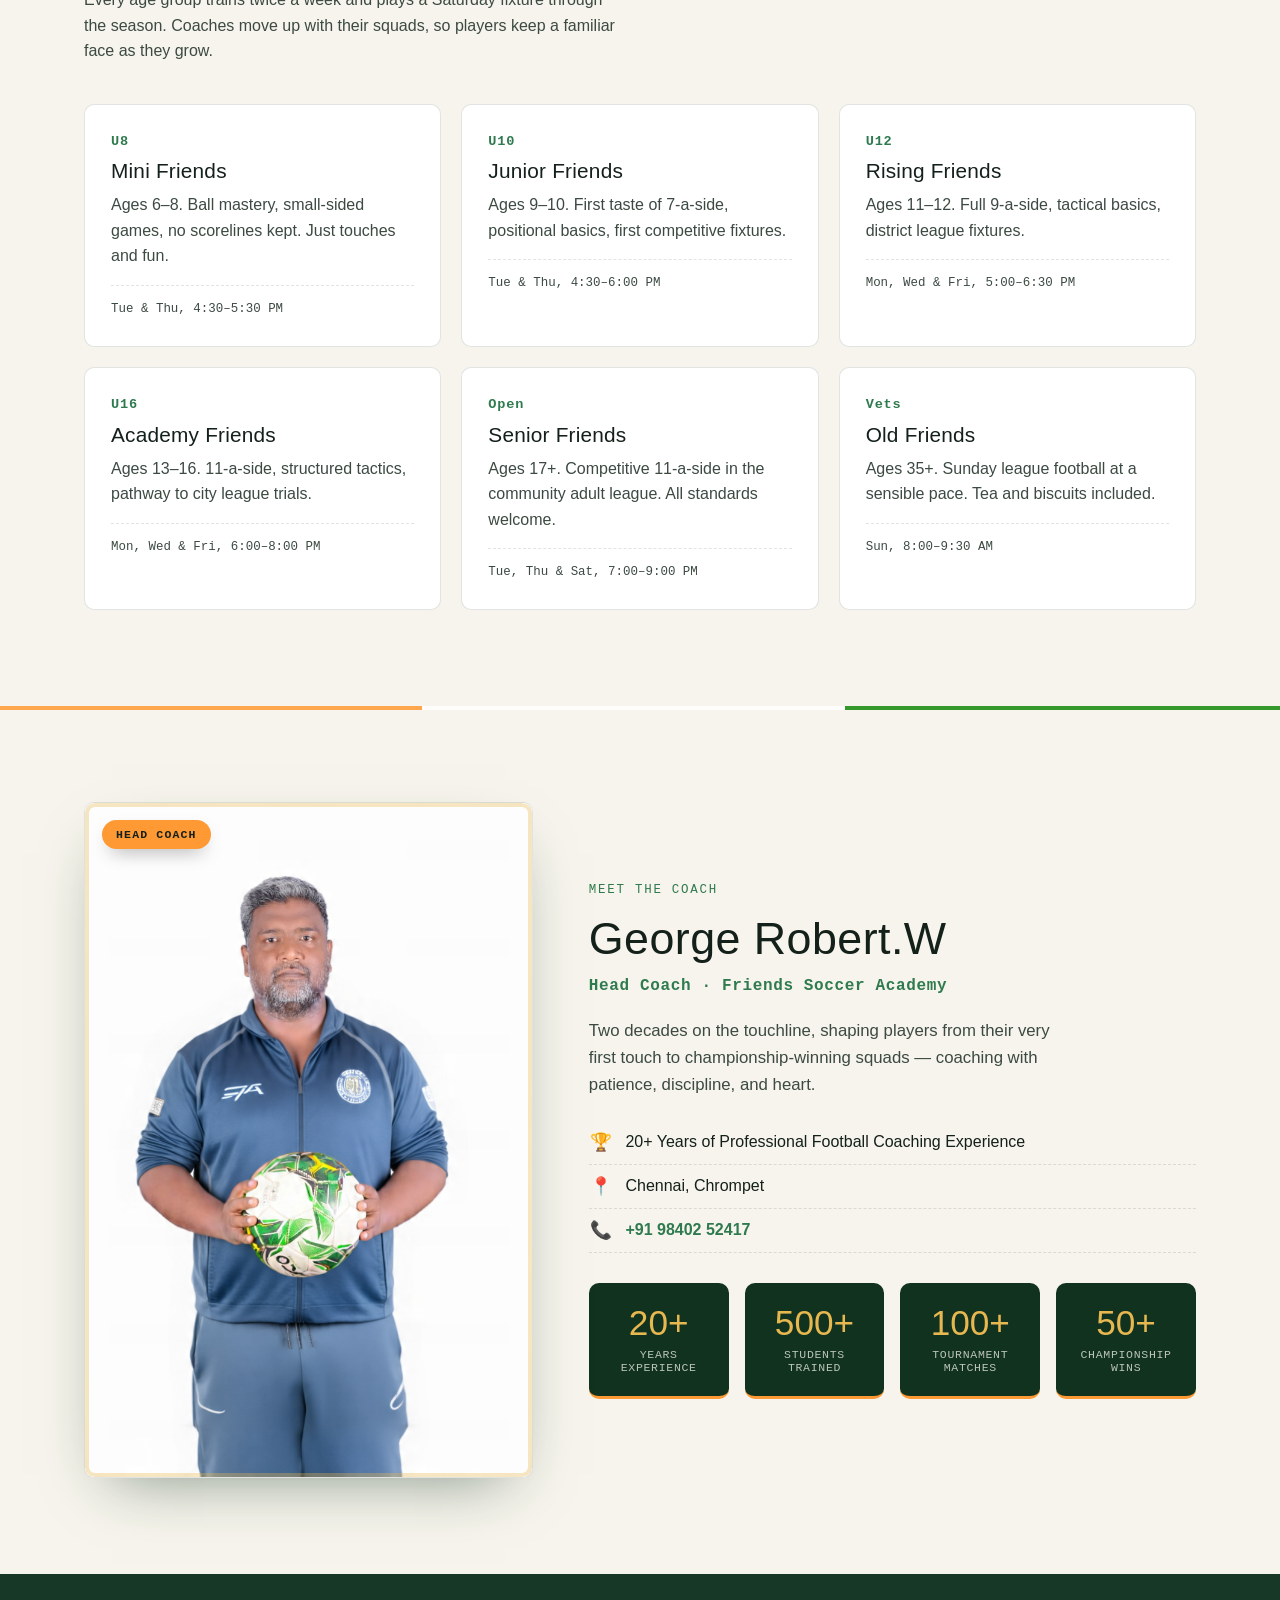
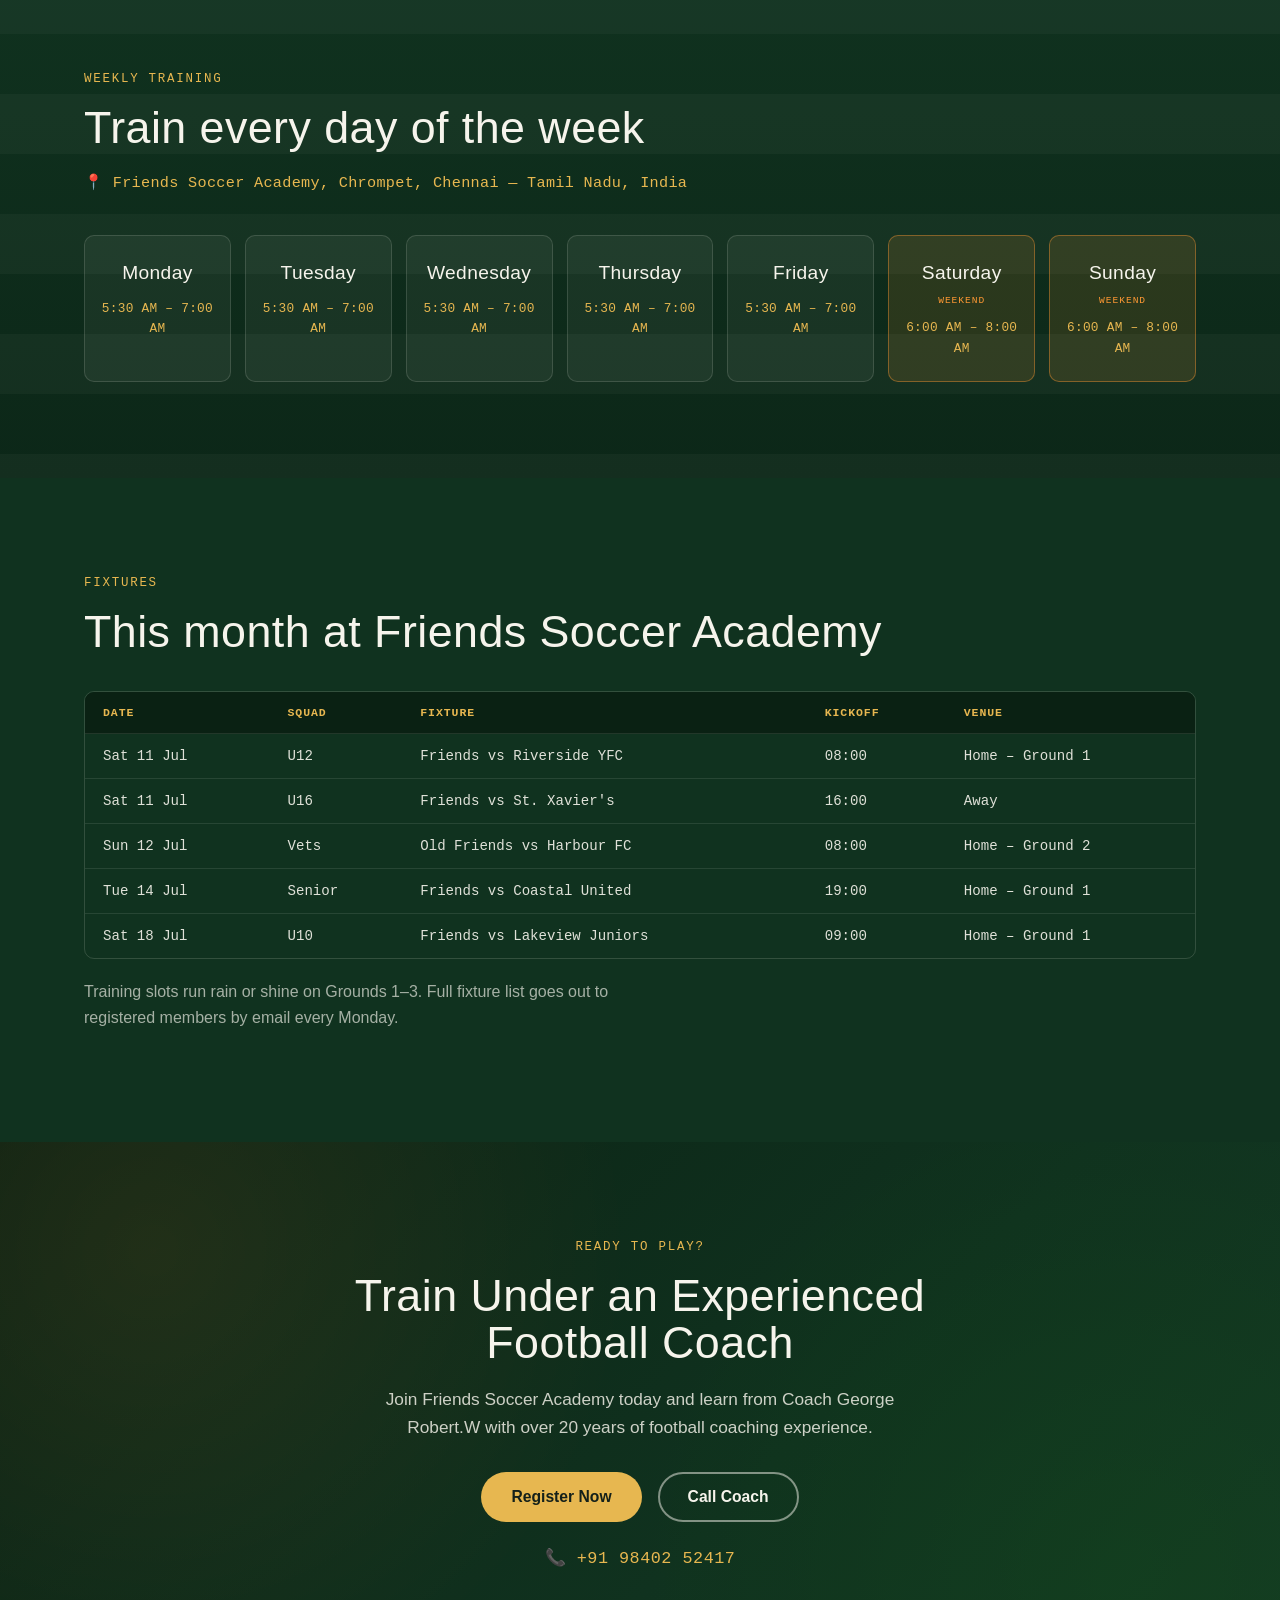
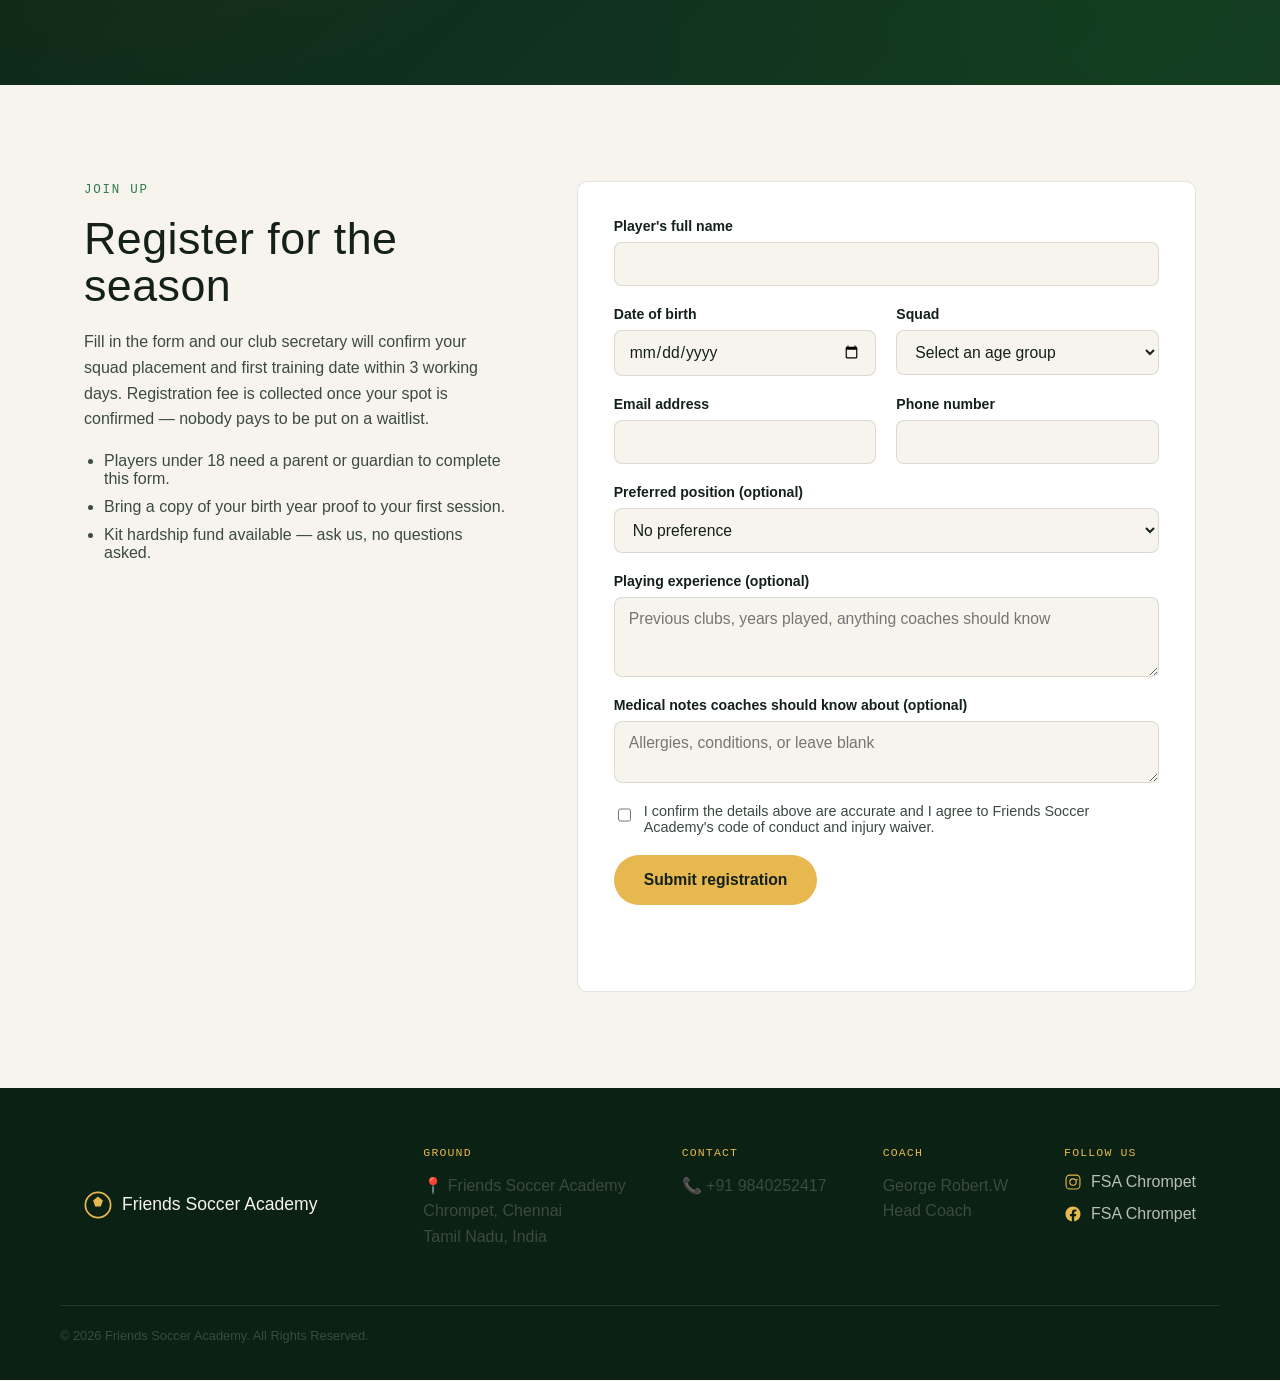
==== commit 61931c9f: "Add Instagram and Facebook links to the website footer Add a Follow Us column to the footer with the" ====
--- a/index.html
+++ b/index.html
@@ -367,6 +367,27 @@
         <p class="footer-heading">Coach</p>
         <p>George Robert.W<br>Head Coach</p>
       </div>
+      <div>
+        <p class="footer-heading">Follow Us</p>
+        <ul class="footer-social">
+          <li>
+            <a href="https://www.instagram.com/fsachrompet?igsh=YmJibWVrMXhyMHRl" target="_blank" rel="noopener noreferrer" aria-label="Follow FSA Chrompet on Instagram (opens in a new tab)">
+              <svg class="social-ic" viewBox="0 0 24 24" width="18" height="18" fill="currentColor" aria-hidden="true" focusable="false">
+                <path d="M7.75 2h8.5A5.75 5.75 0 0 1 22 7.75v8.5A5.75 5.75 0 0 1 16.25 22h-8.5A5.75 5.75 0 0 1 2 16.25v-8.5A5.75 5.75 0 0 1 7.75 2Zm0 1.5A4.25 4.25 0 0 0 3.5 7.75v8.5a4.25 4.25 0 0 0 4.25 4.25h8.5a4.25 4.25 0 0 0 4.25-4.25v-8.5a4.25 4.25 0 0 0-4.25-4.25h-8.5ZM12 7a5 5 0 1 1 0 10 5 5 0 0 1 0-10Zm0 1.5a3.5 3.5 0 1 0 0 7 3.5 3.5 0 0 0 0-7Zm5.25-.75a1 1 0 1 1 0 2 1 1 0 0 1 0-2Z"/>
+              </svg>
+              <span>FSA Chrompet</span>
+            </a>
+          </li>
+          <li>
+            <a href="https://www.facebook.com/share/1ADRvTDQSf/" target="_blank" rel="noopener noreferrer" aria-label="Follow FSA Chrompet on Facebook (opens in a new tab)">
+              <svg class="social-ic" viewBox="0 0 24 24" width="18" height="18" fill="currentColor" aria-hidden="true" focusable="false">
+                <path d="M22 12.06C22 6.5 17.52 2 12 2S2 6.5 2 12.06c0 5 3.66 9.15 8.44 9.94v-7.03H7.9v-2.9h2.54V9.85c0-2.51 1.49-3.9 3.78-3.9 1.09 0 2.24.2 2.24.2v2.46h-1.26c-1.24 0-1.63.77-1.63 1.56v1.87h2.78l-.44 2.9h-2.34V22c4.78-.79 8.44-4.94 8.44-9.94Z"/>
+              </svg>
+              <span>FSA Chrompet</span>
+            </a>
+          </li>
+        </ul>
+      </div>
     </div>
   </div>
   <div class="wrap footer-legal">
--- a/styles.css
+++ b/styles.css
@@ -461,4 +461,8 @@
 .footer-heading{ font-family:var(--font-mono); text-transform:uppercase; letter-spacing:0.1em; font-size:0.72rem; color:var(--gold); margin-bottom:10px; }
 .footer-cols a{ text-decoration:none; }
 .footer-cols a:hover{ text-decoration:underline; }
+/* Follow Us — reuses footer link + heading styling; gold icons match the theme */
+.footer-social{ list-style:none; margin:0; padding:0; display:flex; flex-direction:column; gap:10px; }
+.footer-social a{ display:inline-flex; align-items:center; gap:9px; }
+.footer-social .social-ic{ flex:none; color:var(--gold); }
 .footer-legal{ border-top:1px solid rgba(246,244,236,0.1); padding:20px 0; font-size:0.8rem; }
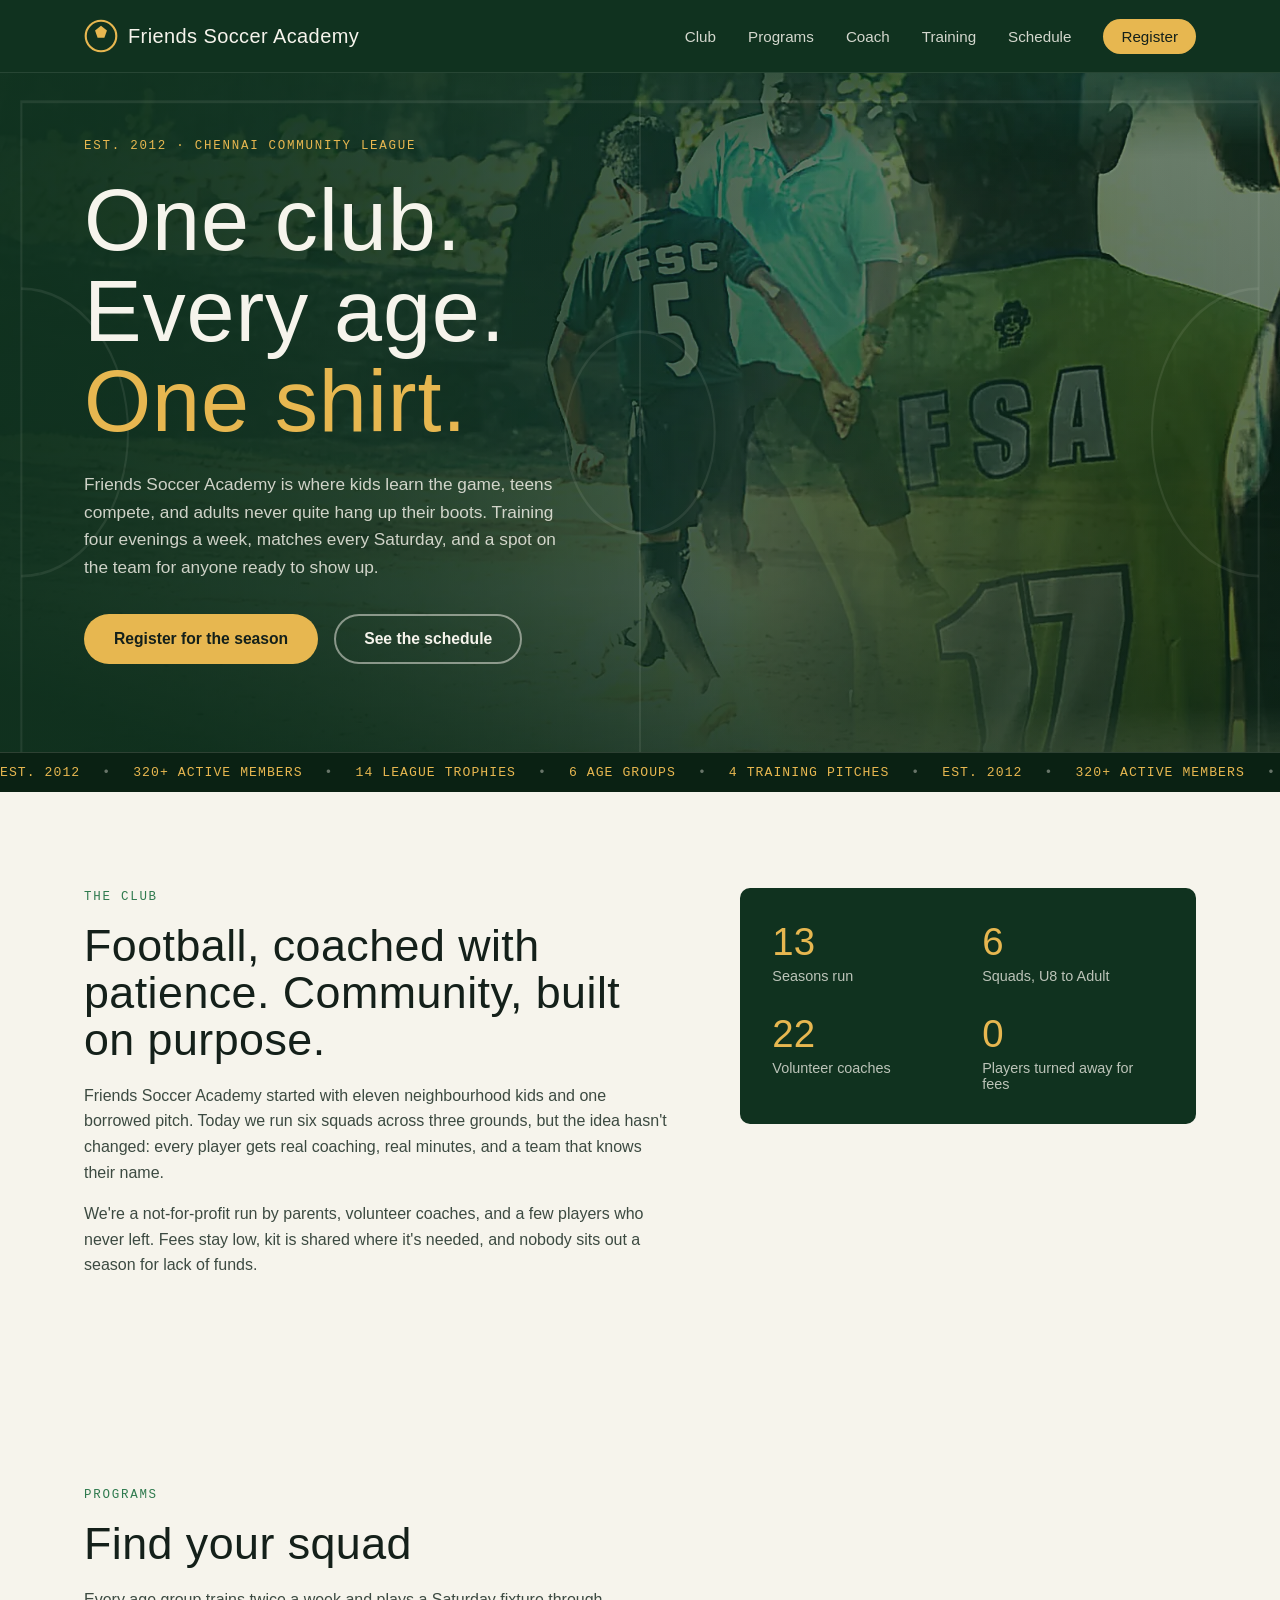
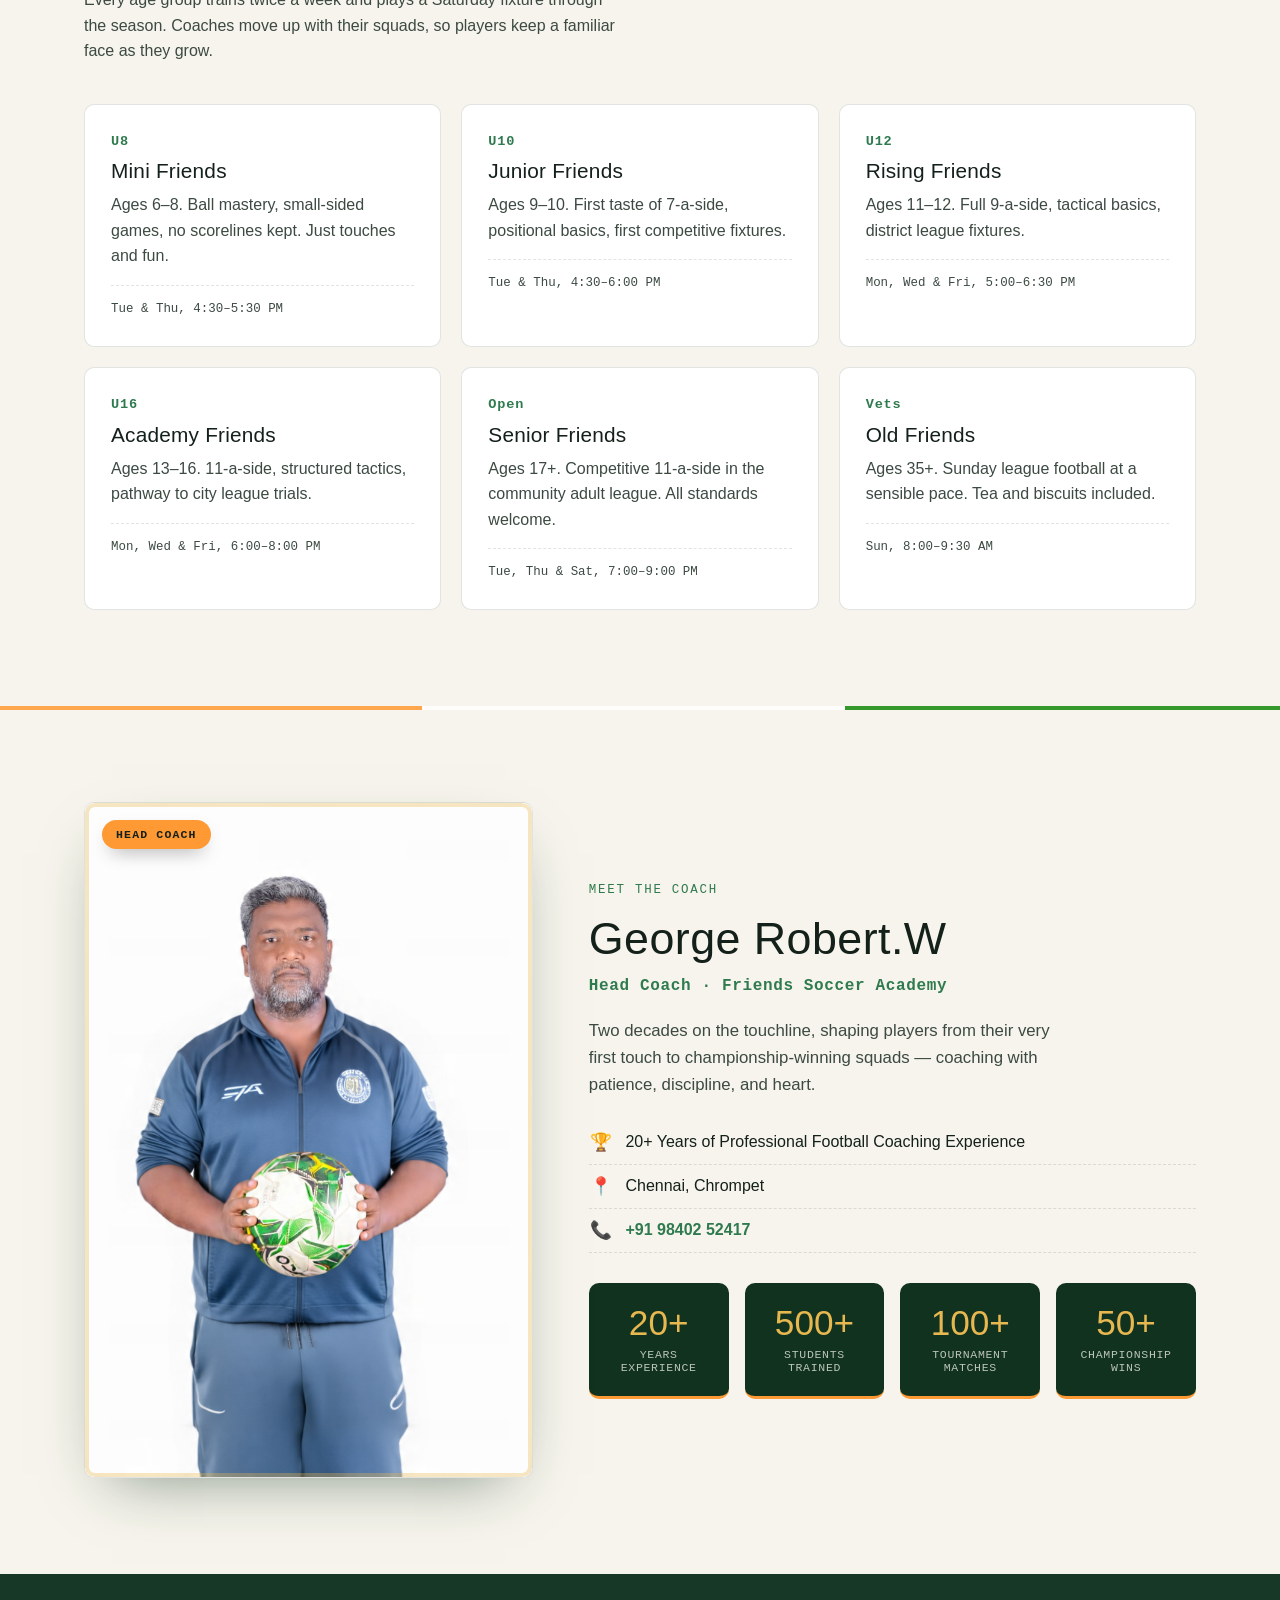
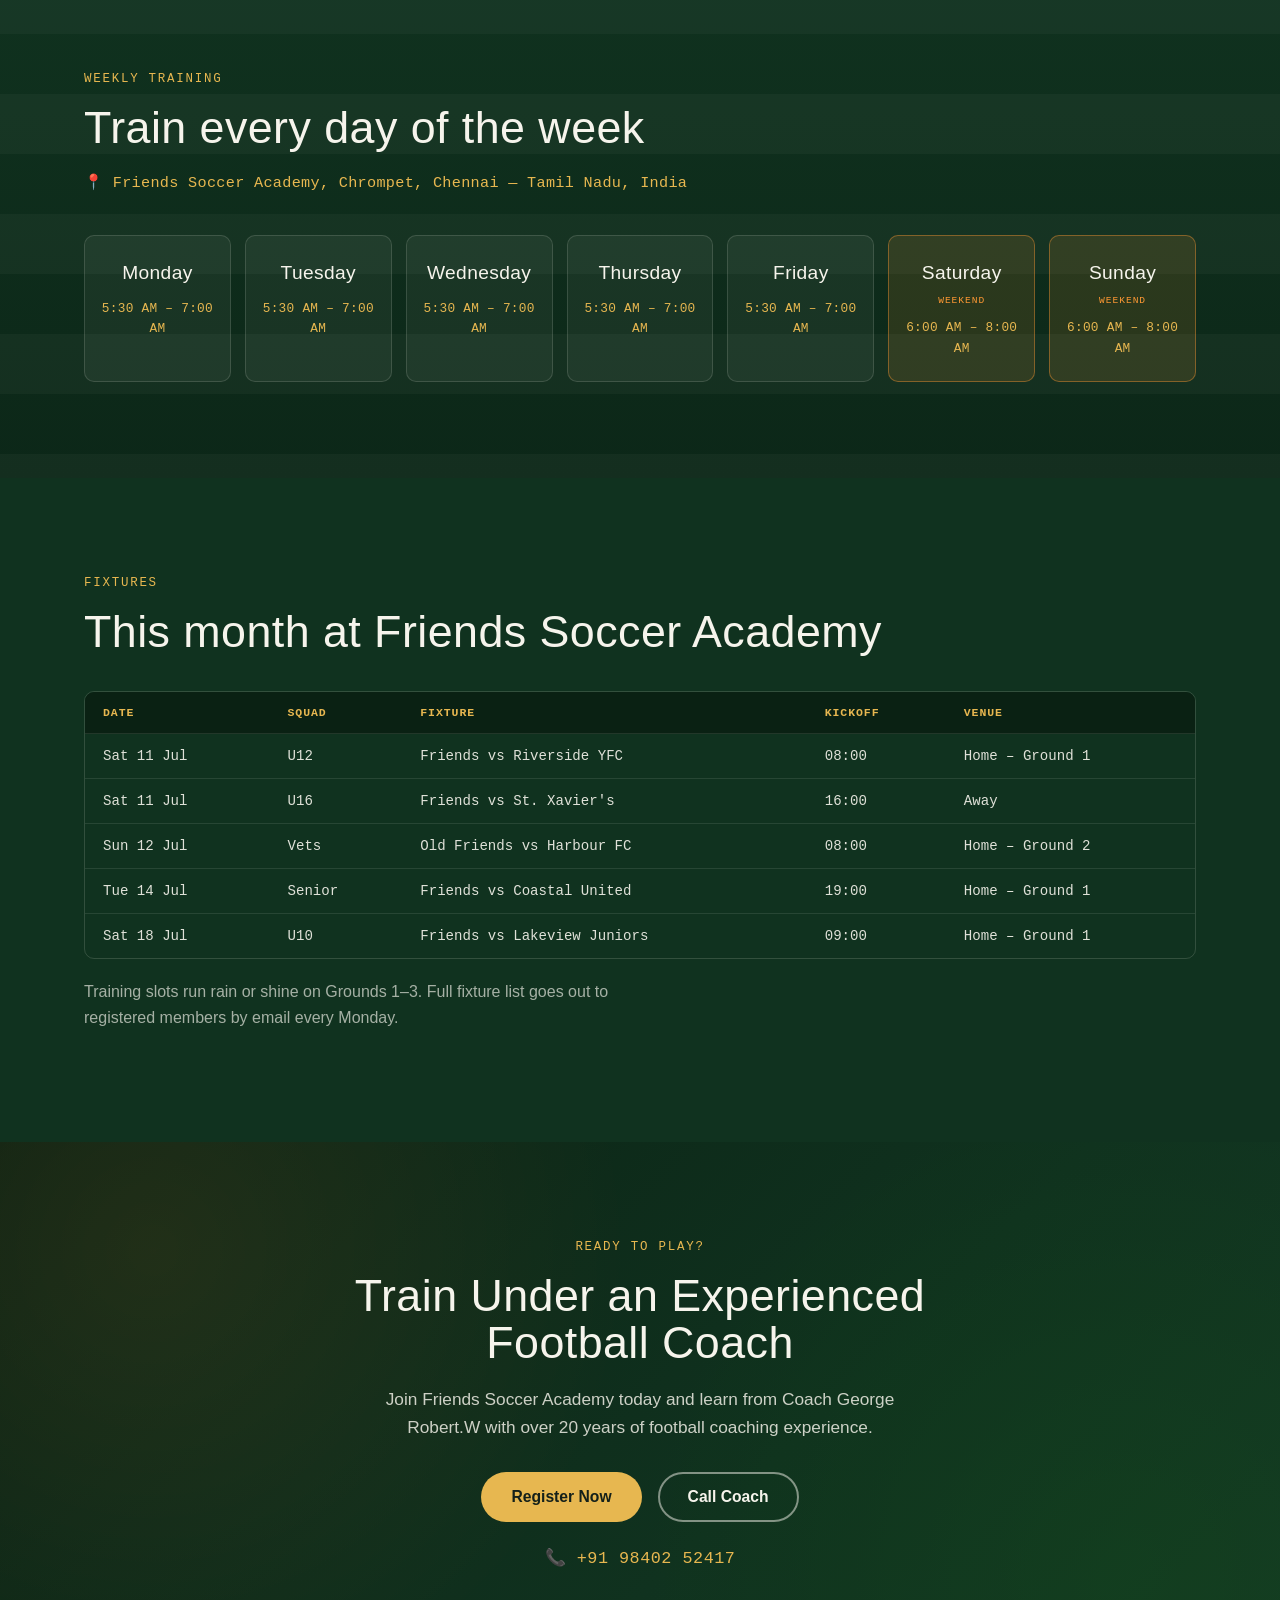
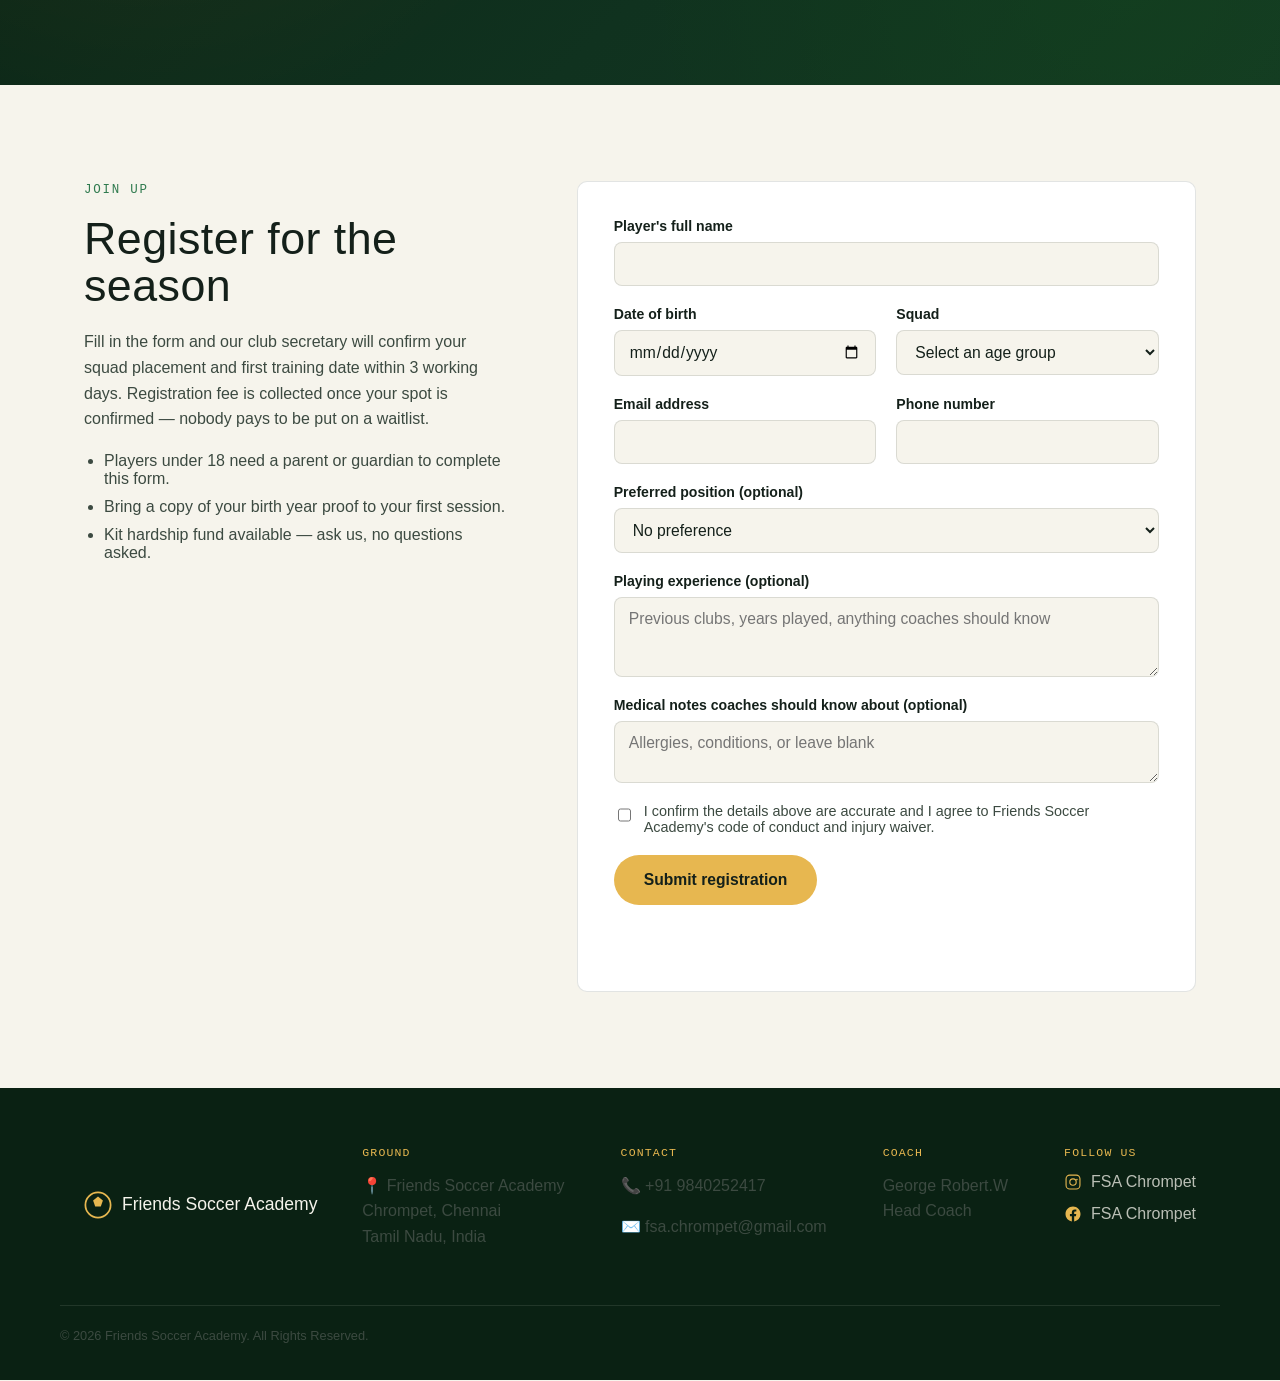
==== commit 96291a9f: "Add official academy email to website footer Add fsa.chrompet@gmail.com as a clickable mailto link d" ====
--- a/index.html
+++ b/index.html
@@ -362,6 +362,7 @@
       <div>
         <p class="footer-heading">Contact</p>
         <p>📞 <a href="tel:+919840252417">+91 9840252417</a></p>
+        <p>✉️ <a href="mailto:fsa.chrompet@gmail.com" aria-label="Send an email to Friends Soccer Academy">fsa.chrompet@gmail.com</a></p>
       </div>
       <div>
         <p class="footer-heading">Coach</p>
